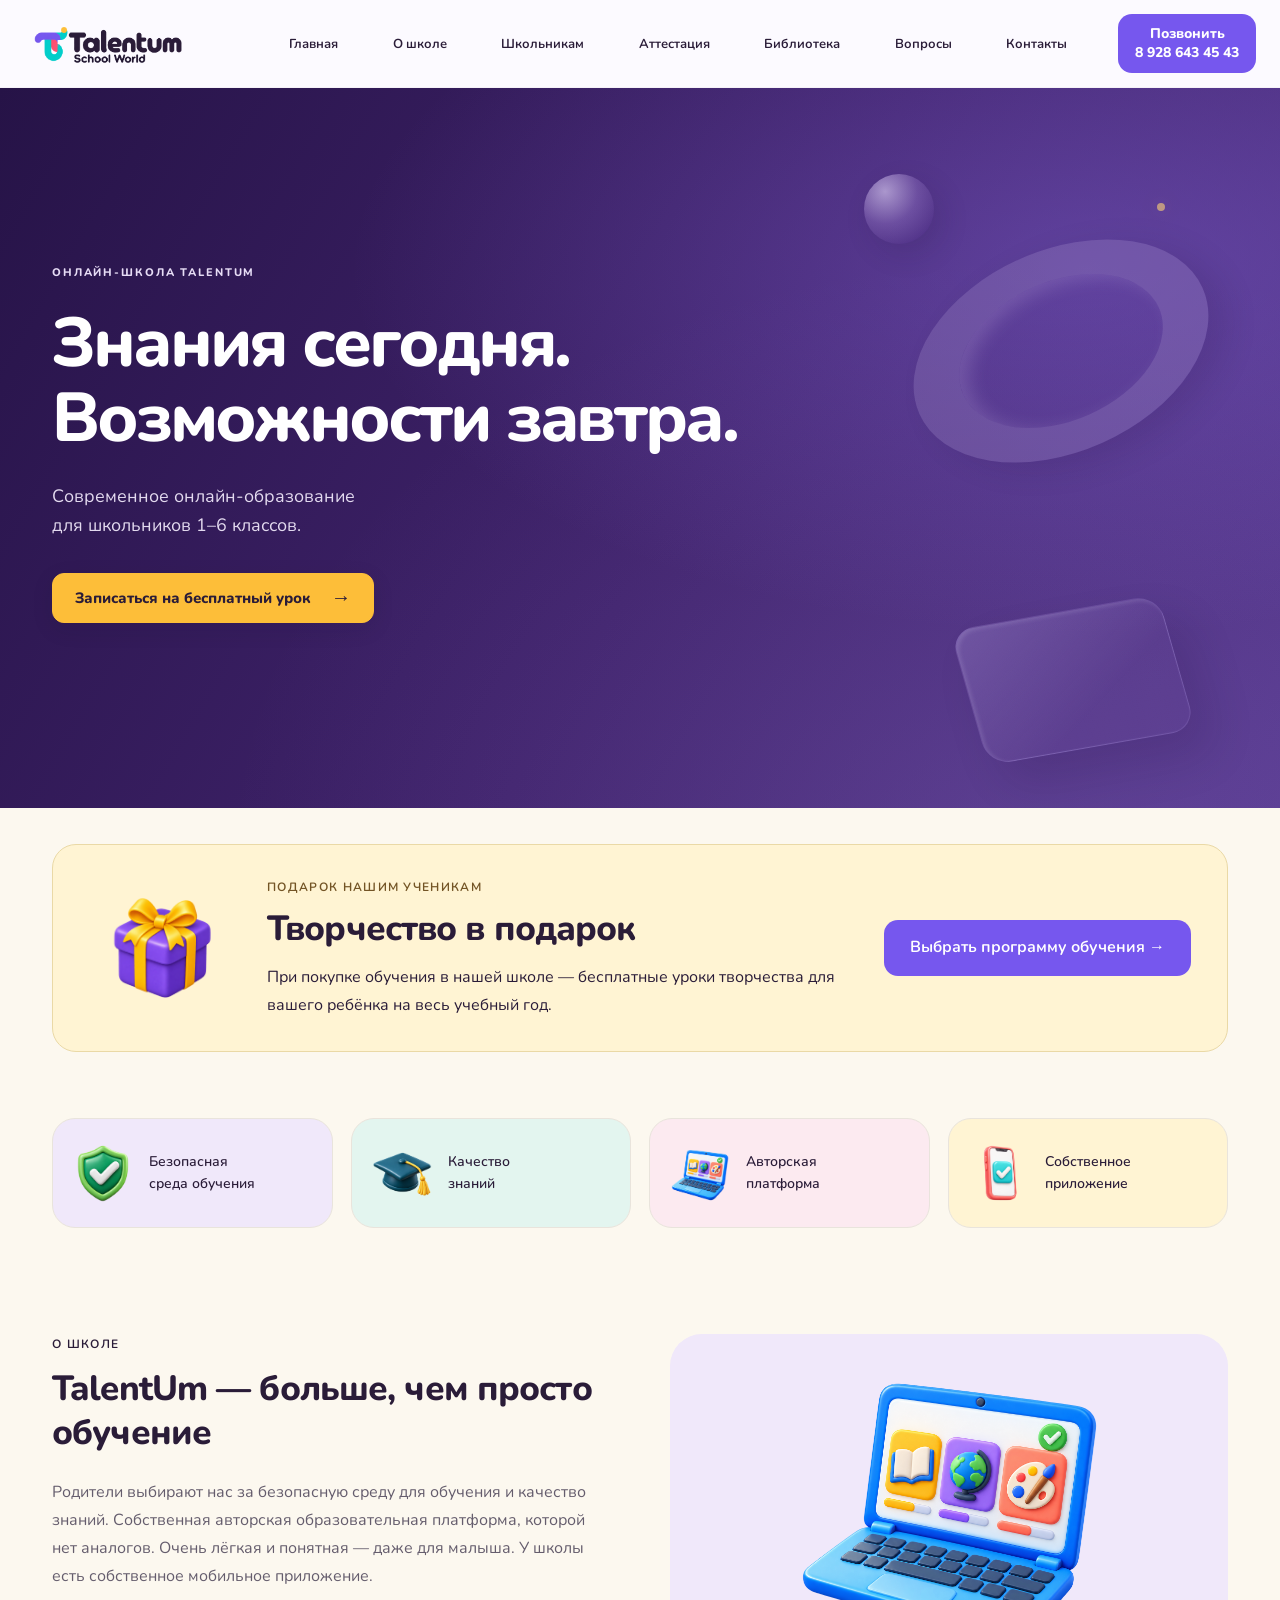
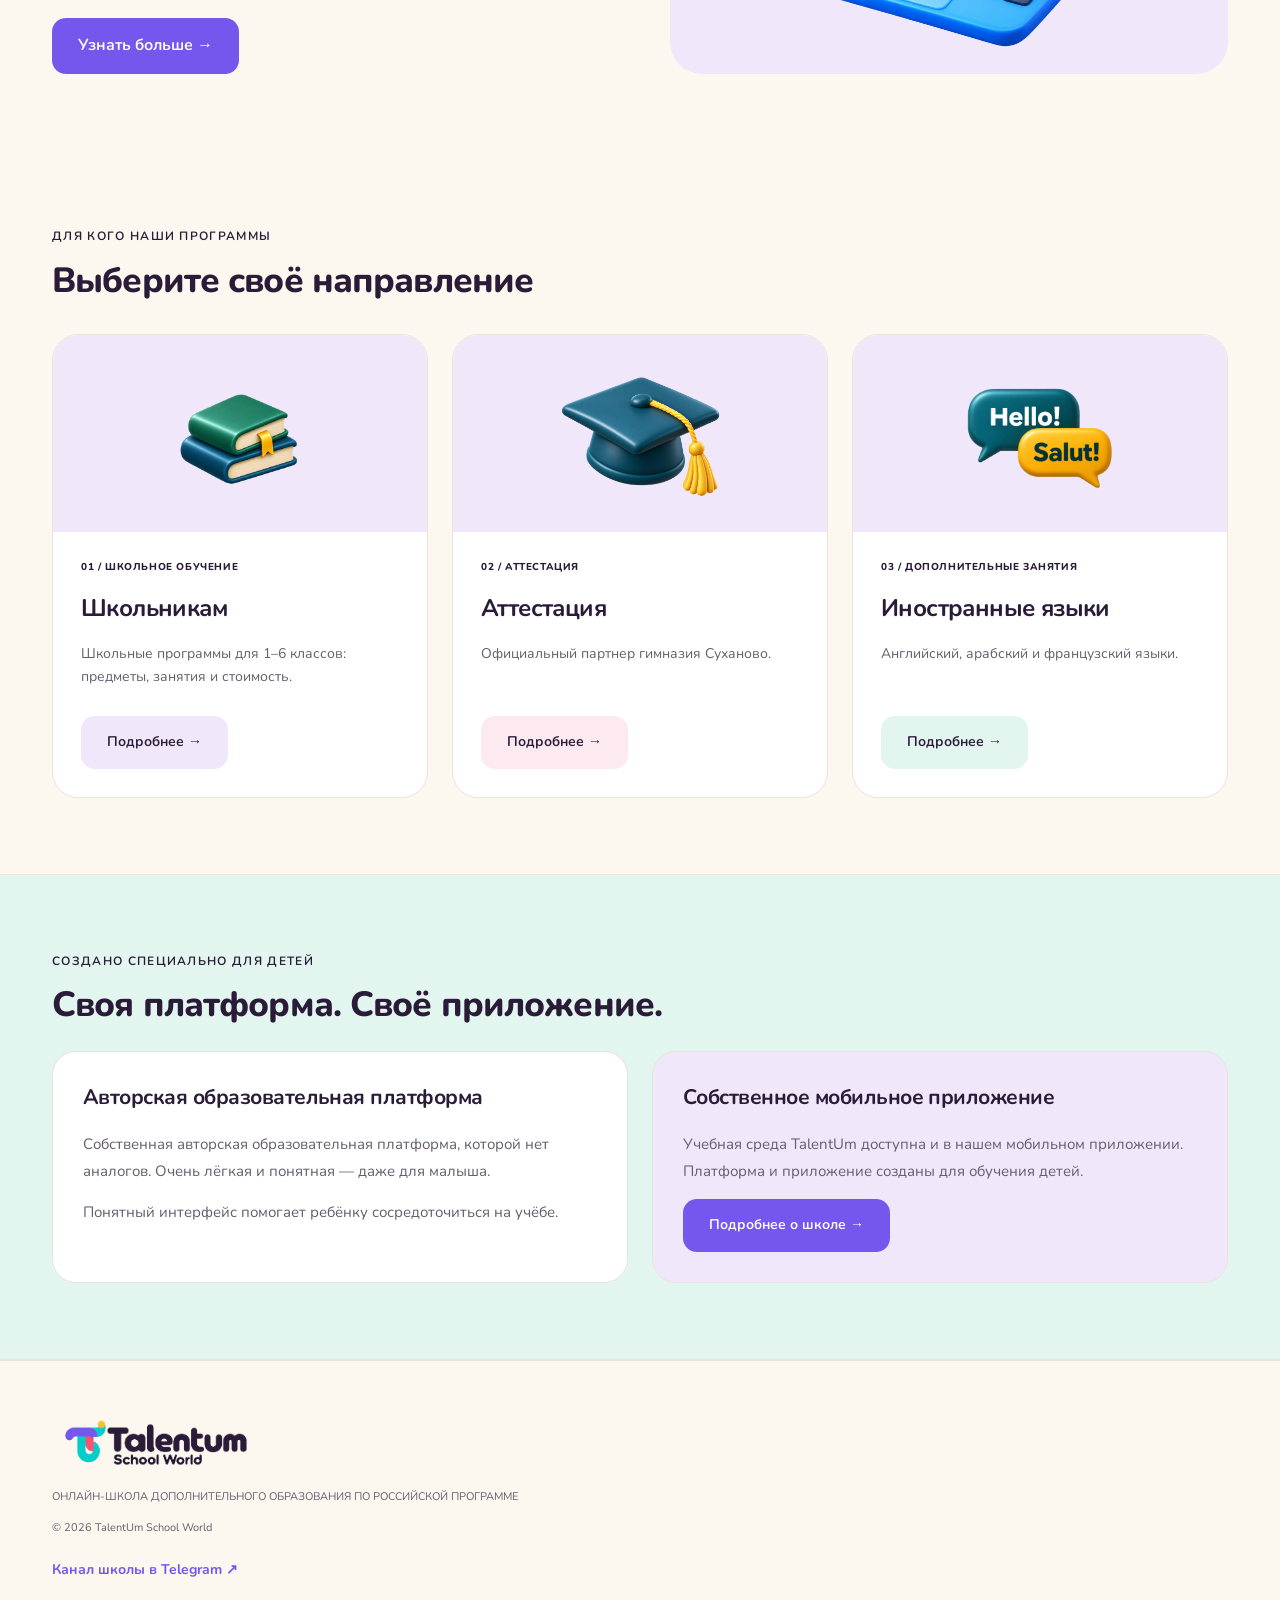
==== index.html @ 21713849 "Make benefit animation visibly staggered and replay on scroll entry" ====
<!DOCTYPE html>

<html lang="ru"><head><meta charset="utf-8"/><meta content="width=device-width,initial-scale=1,viewport-fit=cover" name="viewport"/><title>Главная — TalentUm</title><link href="style.css?v=visible-features-21" rel="stylesheet"/></head><body class="home-page"><header class="header"><div class="wrap" style="display:flex;align-items:center;width:100%"><a aria-label="TalentUm School World — главная" class="logo" href="index.html"><img alt="TalentUm School World" height="724" src="logo.png" width="2172"/></a><input class="mobile-toggle" id="menu" type="checkbox"/><button aria-controls="primary-navigation" aria-expanded="false" aria-label="Открыть меню" class="burger" type="button"><svg width="24" height="24" viewBox="0 0 24 24" fill="none" aria-hidden="true"><path d="M4 7h16M4 12h16M4 17h16" stroke="currentColor" stroke-width="1.7" stroke-linecap="round"/></svg></button><nav aria-label="Основная навигация" class="nav" id="primary-navigation"><a class="active" href="index.html">Главная</a><a class="" href="o-shkole.html">О школе</a><a class="" href="shkolniki.html">Школьникам</a><a class="" href="attestaciya.html">Аттестация</a><a class="" href="biblioteka.html">Библиотека</a><a class="" href="voprosy.html">Вопросы</a><a class="" href="kontakty.html">Контакты</a><a class="mobile-menu-phone" href="tel:+79286434543">Позвонить <span>8 928 643 45 43</span></a></nav><a class="header-booking" href="tel:+79286434543" aria-label="Позвонить в школу: 8 928 643 45 43">Позвонить<br/>8 928 643 45 43</a></div></header><section class="hero hero-premium" aria-labelledby="hero-title"><div class="hero-decoration" aria-hidden="true"><div class="hero-orbit"></div><div class="hero-block"></div><div class="hero-orb"></div><div class="hero-spark"></div></div><div class="wrap hero-grid"><div class="hero-copy"><p class="hero-eyebrow">ОНЛАЙН-ШКОЛА TALENTUM</p><h1 id="hero-title">Знания сегодня.<br/><span>Возможности завтра.</span></h1><p class="hero-subtitle">Современное онлайн-образование<br class="hero-desktop-break"/> для школьников 1–6 классов.</p><div class="hero-actions"><a class="btn lesson-cta" href="kontakty.html">Записаться на бесплатный урок <span aria-hidden="true">→</span></a></div></div></div></section>
<section class="section school-bonus"><div class="wrap"><div class="bonus-card"><img class="bonus-art" src="gift-art.png" alt="Фиолетовый подарок с золотым бантом" width="1312" height="1199" loading="lazy"/><div><div class="eyebrow">Подарок нашим ученикам</div><h2>Творчество в подарок</h2><p>При покупке обучения в нашей школе — бесплатные уроки творчества для вашего ребёнка на весь учебный год.</p></div><a class="btn" href="shkolniki.html">Выбрать программу обучения →</a></div></div></section><div class="wrap"><div class="features"><div class="feature" data-accent="0"><span aria-hidden="true" class="ico"><img alt="" height="1280" src="icon-shield.png" width="1280"/></span><span class="feature-label">Безопасная<br/>среда обучения</span></div><div class="feature" data-accent="1"><span aria-hidden="true" class="ico"><img alt="" height="1280" src="icon-cap.png" width="1280"/></span><span class="feature-label">Качество<br/>знаний</span></div><div class="feature" data-accent="2"><span aria-hidden="true" class="ico"><img alt="" height="1280" src="icon-laptop.png" width="1280"/></span><span class="feature-label">Авторская<br/>платформа</span></div><div class="feature" data-accent="3"><span aria-hidden="true" class="ico"><img alt="" height="1280" src="icon-phone.png" width="1280"/></span><span class="feature-label">Собственное<br/>приложение</span></div></div></div>
<section class="section"><div class="wrap about"><div><div class="eyebrow">О школе</div><h2>TalentUm — больше, чем просто обучение</h2><p>Родители выбирают нас за безопасную среду для обучения и качество знаний. Собственная авторская образовательная платформа, которой нет аналогов. Очень лёгкая и понятная — даже для малыша. У школы есть собственное мобильное приложение.</p><a class="btn" href="o-shkole.html">Узнать больше →</a></div><img alt="Собственная образовательная платформа и мобильное приложение" height="1280" src="icon-laptop.png" width="1280"/></div></section>
<section class="section"><div class="wrap"><div class="eyebrow">Для кого наши программы</div><h2>Выберите своё направление</h2><div class="cards"><a class="card" href="shkolniki.html"><div class="card-media"><img alt="Книги и школьные знания" loading="lazy" src="card-school.png" width="1448" height="1086" style="object-fit:contain;padding:12px;transform:none"/></div><div class="body"><span class="card-category">01 / Школьное обучение</span><h3>Школьникам</h3><p class="mini">Школьные программы для 1–6 классов: предметы, занятия и стоимость.</p><span class="btn">Подробнее →</span></div></a><a class="card" href="attestaciya.html"><div class="card-media"><img alt="Аттестация" loading="lazy" src="icon-cap.png"/></div><div class="body"><span class="card-category">02 / Аттестация</span><h3>Аттестация</h3><p class="mini">Официальный партнер гимназия Суханово.</p><span class="btn">Подробнее →</span></div></a><a class="card" href="shkolniki.html#languages"><div class="card-media"><img alt="Изучение иностранных языков" loading="lazy" src="card-languages.png" width="1536" height="1024" style="object-fit:contain;padding:12px;transform:none"/></div><div class="body"><span class="card-category">03 / Дополнительные занятия</span><h3>Иностранные языки</h3><p class="mini">Английский, арабский и французский языки.</p><span class="btn">Подробнее →</span></div></a></div></div></section><section class="section school-details"><div class="wrap"><div class="eyebrow">Создано специально для детей</div><h2>Своя платформа. Своё приложение.</h2><div class="grid2"><div class="info"><h3>Авторская образовательная платформа</h3><p>Собственная авторская образовательная платформа, которой нет аналогов. Очень лёгкая и понятная — даже для малыша.</p><p>Понятный интерфейс помогает ребёнку сосредоточиться на учёбе.</p></div><div class="info"><h3>Собственное мобильное приложение</h3><p>Учебная среда TalentUm доступна и в нашем мобильном приложении. Платформа и приложение созданы для обучения детей.</p><a class="btn" href="o-shkole.html">Подробнее о школе →</a></div></div></div></section><footer class="footer"><div class="wrap"><div class="logo"><img alt="TalentUm School World" height="724" src="logo.png" width="2172"/></div><p>ОНЛАЙН-ШКОЛА ДОПОЛНИТЕЛЬНОГО ОБРАЗОВАНИЯ ПО РОССИЙСКОЙ ПРОГРАММЕ</p><p>© 2026 TalentUm School World</p><a class="channel-link" href="https://t.me/schoolworldUmmSara" rel="noopener noreferrer" target="_blank">Канал школы в Telegram ↗</a></div></footer><script src="menu.js?v=hero-18"></script><script src="partner-banner.js?v=hero-18"></script><script src="scroll-reveal.js?v=3"></script></body></html>
---- style.css ----
@font-face{font-family:'Nunito';font-style:normal;font-weight:200 1000;font-display:swap;src:url('fonts/nunito-variable.ttf') format('truetype')}
:root{--ink:#2A1C38;--muted:#2A1C38;--purple:#7657EE;--purple-dark:#7657EE;--teal:#01CDCA;--line:#FCF8EF;--paper:#7657EE14;--soft:#7657EE14;--round:26px}
*{box-sizing:border-box}html{scroll-behavior:smooth;scroll-padding-top:100px}body{margin:0;font-family:'Inter Variable',Arial,sans-serif;font-size:17px;color:var(--ink);background:var(--paper)}a{color:inherit;text-decoration:none}button{font:inherit}img{max-width:100%;display:block}h1,h2,h3{font-family:'Manrope Variable',Arial,sans-serif;font-weight:700;letter-spacing:-.045em}p{line-height:1.75;color:var(--muted)}.wrap{max-width:1240px;margin:auto;padding:0 32px}.header{height:96px;background:#FCF8EF;border-bottom:1px solid var(--line);position:sticky;top:0;z-index:20;display:flex;align-items:center}.header .wrap{display:flex;align-items:center;width:100%}.header .logo{margin-right:32px;flex-shrink:0}.header .logo img{width:170px;height:70px;object-fit:contain}.nav{display:flex;gap:20px;align-items:center;margin-left:auto}.nav a{font-size:14px;font-weight:800;white-space:nowrap;padding:10px 0;color:#2A1C38}.nav a.active{color:var(--purple)}.nav a:hover{color:var(--teal)}.btn,.cta{display:inline-flex;align-items:center;justify-content:center;gap:18px;padding:16px 25px;border-radius:15px;background:var(--purple);color:#FCF8EF;font-weight:800;line-height:1.35;border:1px solid transparent;transition:background .2s,transform .2s}.btn:hover,.cta:hover{background:var(--purple-dark);transform:translateY(-2px)}.btn span{font-size:23px}.cta{font-size:13px;padding:13px 17px;margin-left:25px;white-space:nowrap}.burger,.mobile-toggle{display:none}.burger{background:transparent;border:0;font-size:28px;color:var(--ink);cursor:pointer;padding:8px}.hero{padding:64px 0 48px;background:linear-gradient(120deg,#7657EE14 0,#7657EE14 55%,#01CDCA14 100%)}.hero-grid{display:grid;grid-template-columns:1.1fr 1fr;gap:48px;align-items:center}.hero-tag{display:inline-flex;gap:10px;align-items:center;font-size:13px;color:var(--teal);font-weight:800;margin-bottom:24px}.hero-tag>span,.caption-dot{width:8px;height:8px;border-radius:50%;background:#01CDCA;flex-shrink:0}.eyebrow{font-size:12px;font-weight:800;letter-spacing:.11em;text-transform:uppercase;color:var(--teal);line-height:1.7}.school-kind{max-width:760px;font-size:12px;line-height:1.7;letter-spacing:.035em}.hero .school-kind{font-size:10px;max-width:490px;color:#2A1C38;letter-spacing:.045em}.hero h1{font-size:clamp(37px,3.8vw,52px);line-height:1.22;margin:25px 0;max-width:650px}.hero h1 span{color:var(--purple)}.hero p{font-size:17px;max-width:475px;margin-bottom:28px}.hero-actions{display:flex;flex-wrap:wrap;align-items:center;gap:18px}.hero-link{font-size:13px;font-weight:800;color:var(--ink);padding:12px 0}.hero-link:hover{color:var(--purple)}.hero-meta{display:flex;flex-wrap:wrap;gap:10px;align-items:center;font-size:12px;font-weight:700;color:#2A1C38;margin-top:30px}.hero-meta i{width:3px;height:3px;border-radius:50%;background:#2A1C38}.hero-visual{position:relative;height:500px;overflow:hidden;border-radius:36px 36px 100px 36px;background:url('hero.jpg') center/cover;box-shadow:0 18px 60px rgba(65,48,96,.08)}.hero-video{width:100%;height:100%;position:absolute;inset:0;object-fit:cover;pointer-events:none}.hero-visual:after{content:'';position:absolute;inset:55% 0 0;background:linear-gradient(transparent,rgba(30,28,43,.58));pointer-events:none}.visual-caption{position:absolute;bottom:72px;left:28px;z-index:2;color:white;font-size:14px;font-weight:700;display:flex;align-items:center;gap:10px}.caption-dot{background:#01CDCA}.video-toggle{position:absolute;bottom:26px;left:24px;z-index:3;padding:9px 14px;color:#FCF8EF;border:1px solid #FCF8EF75;border-radius:20px;background:#2A1C3842;cursor:pointer;font-size:12px}.features{display:grid;grid-template-columns:repeat(4,minmax(0,1fr));gap:16px;padding:25px 0}.feature{display:flex;align-items:center;gap:16px;background:#FCF8EF;padding:22px 18px;border:1px solid var(--line);border-radius:18px;font-size:14px;font-weight:700;line-height:1.5}.ico{display:flex;justify-content:center;align-items:center;flex-shrink:0;width:42px;height:42px;border-radius:13px;color:var(--purple);background:#7657EE14;font-size:26px}.feature[data-accent='1'] .ico{color:#01CDCA;background:#01CDCA14}.feature[data-accent='2'] .ico{color:#FDBE39;background:#FCF8EF}.feature[data-accent='3'] .ico{color:#2A1C38;background:#01CDCA14}.section{padding:76px 0}.section h2{font-size:35px;line-height:1.35;margin:12px 0 24px;max-width:870px}.section p{margin-top:0}.about{display:grid;grid-template-columns:1fr 1fr;gap:75px;align-items:center}.about img{width:100%;border-radius:30px}.about .btn{margin-top:12px;background:var(--teal)}.cards{display:grid;grid-template-columns:repeat(3,minmax(0,1fr));gap:24px;margin-top:32px}.card{background:#FCF8EF;border:1px solid var(--line);border-radius:26px;overflow:hidden;display:flex;flex-direction:column;transition:transform .2s,box-shadow .2s}.card:hover{transform:translateY(-5px);box-shadow:0 18px 35px #2A1C380c}.card-media{aspect-ratio:2.6;overflow:hidden;width:100%;background:var(--soft)}.card-media img{width:100%;height:auto;max-width:none;transform:translateY(-20%)}.card .body{padding:28px;display:flex;flex-direction:column;flex:1}.card-category{font-size:10px;font-weight:800;letter-spacing:.06em;text-transform:uppercase;color:var(--teal);margin-bottom:18px}.card h3{font-size:24px;margin:0 0 16px;line-height:1.4}.card .mini{font-size:15px;line-height:1.65;margin-bottom:28px}.card .btn{font-size:14px;align-self:flex-start;margin-top:auto;background:#7657EE14;color:var(--purple)}.card .btn:hover{background:#7657EE14}.school-details{background:#FCF8EF}.school-details>.wrap>.eyebrow{color:var(--teal)}.grid2{display:grid;grid-template-columns:1fr 1fr;gap:24px}.info{background:#FCF8EF;border:1px solid var(--line);border-radius:24px;padding:30px;min-width:0}.info h3{font-size:21px;line-height:1.5;margin:0 0 18px}.info h2{font-size:27px;overflow-wrap:break-word}.info p{font-size:16px}.info .btn{font-size:14px}.pagehero{background:linear-gradient(125deg,#7657EE14,#01CDCA14);padding:55px 0 48px;border-bottom:1px solid var(--line)}.pagehero h1{font-size:45px;line-height:1.3;margin:8px 0 20px}.pagehero p{max-width:800px;margin-bottom:12px}.pagehero .term{font-size:14px;color:var(--teal)}.grade-links{display:flex;flex-wrap:wrap;gap:10px;margin:30px 0}.grade-links a{padding:12px 21px;border-radius:12px;background:#FCF8EF;border:1px solid #7657EE14;color:var(--purple);font-weight:800;font-size:14px}.grade-links a:hover{background:var(--soft)}.grade-grid{display:grid;grid-template-columns:repeat(3,minmax(0,1fr));gap:22px}.grade-card{padding:26px;border:1px solid var(--line);border-top:4px solid #7657EE;border-radius:22px;background:#FCF8EF;display:flex;flex-direction:column;scroll-margin-top:125px}.grade-card:nth-child(even){border-top-color:#01CDCA}.grade-head span{font-size:10px;text-transform:uppercase;letter-spacing:.09em;color:#2A1C38;font-weight:800}.grade-head h3{font-size:29px;line-height:1.35;margin:10px 0 25px;color:var(--ink)}.subject-table{width:100%;border-collapse:collapse;font-size:14px}.subject-table th{text-align:left;color:#2A1C38;font-size:10px;padding:0 0 12px;font-weight:700}.subject-table td{padding:12px 0;border-top:1px solid #FCF8EF;line-height:1.5}.subject-table td:last-child,.subject-table th:last-child{text-align:right}.subject-table td:last-child{font-weight:900;color:var(--teal);padding-left:10px}.grade-price{display:flex;align-items:center;justify-content:space-between;gap:8px;margin-top:auto;padding:28px 0 23px}.grade-price span{font-size:11px;color:var(--muted)}.grade-price strong{font-size:27px;white-space:nowrap;color:var(--purple)}.grade-card .btn{font-size:13px;padding:13px 16px;align-self:flex-start}.price-note{margin-top:28px;padding:15px 20px;background:#7657EE14;border-radius:14px;color:#2A1C38;font-size:12px}.price-note p{margin:4px 0}.course-grid{display:grid;grid-template-columns:repeat(3,minmax(0,1fr));gap:24px;margin-top:32px}.course-card{padding:30px;background:#FCF8EF;border:1px solid var(--line);border-radius:24px;display:flex;flex-direction:column}.course-tag{display:flex;align-items:center;justify-content:center;width:52px;height:52px;border-radius:16px;background:#7657EE14;color:var(--purple);font-weight:900}.course-card:nth-child(2) .course-tag{background:#FCF8EF;color:var(--teal)}.course-card:nth-child(3) .course-tag{background:#01CDCA14;color:#2A1C38}.course-card h3{font-size:25px;line-height:1.5;margin:25px 0 12px}.course-price{font-size:38px;color:var(--purple);font-weight:900;margin:20px 0 30px}.course-card .btn{align-self:flex-start;margin-top:auto;font-size:14px}.faq details{border:1px solid var(--line);background:#FCF8EF;padding:24px;border-radius:20px;margin-bottom:15px}.faq summary{font-size:18px;font-weight:800;cursor:pointer;color:var(--ink);line-height:1.5}.faq p{margin:18px 0 0}.contactlinks{display:grid;grid-template-columns:repeat(3,1fr);gap:20px}.contactlinks a{border:1px solid var(--line);padding:24px;border-radius:18px}.footer{background:#FCF8EF;border-top:1px solid var(--line);padding:45px 0;margin-top:0}.footer .logo img{width:160px;height:auto}.footer p{font-size:11px;max-width:760px;line-height:1.8;color:#2A1C38}.footer p:last-child{color:#2A1C38}.sr-only{position:absolute;width:1px;height:1px;padding:0;margin:-1px;overflow:hidden;clip:rect(0,0,0,0);white-space:nowrap;border:0}a:focus-visible,button:focus-visible,summary:focus-visible{outline:3px solid #7657EE;outline-offset:4px}
@media(max-width:1180px){.header{height:80px}.header .logo img{width:155px;height:64px}.header .cta{display:none}.burger{display:block;margin-left:auto}.nav{display:none;position:absolute;top:80px;left:0;right:0;background:#FCF8EF;flex-direction:column;align-items:stretch;padding:12px 30px 22px;gap:0;border-bottom:1px solid var(--line);max-height:calc(100dvh - 80px);overflow-y:auto}.nav a{padding:13px 0;border-bottom:1px solid #7657EE14}.mobile-toggle:checked~.nav{display:flex}.hero-grid{gap:32px}.hero h1{font-size:38px}.hero-visual{height:480px}.grade-grid{grid-template-columns:repeat(2,minmax(0,1fr))}.cards{gap:16px}.card .body{padding:23px}.card h3{font-size:22px}}
@media(max-width:900px){.hero-grid{grid-template-columns:1fr}.hero{padding-top:40px}.hero-copy{max-width:650px}.hero h1{font-size:45px}.hero-visual{height:350px;border-radius:26px 26px 70px 26px}.hero .school-kind{max-width:610px}.hero-meta{margin-top:24px}.features{grid-template-columns:1fr 1fr}.about{grid-template-columns:1fr;gap:35px}.about img{max-height:400px;object-fit:cover}.cards{grid-template-columns:1fr}.card{display:grid;grid-template-columns:1fr 1fr}.card-media{height:100%;aspect-ratio:auto;overflow:hidden}.card-media img{height:125%;width:100%;object-fit:cover;transform:translateY(-20%)}.card .body{padding:30px}.grid2,.course-grid{grid-template-columns:1fr}.section{padding:55px 0}.section h2{font-size:31px}.course-card{padding:26px}.course-price{margin-top:10px}.course-card h3{font-size:24px}}
@media(max-width:550px){body{font-size:16px}.wrap{padding:0 20px}.header{height:76px}.nav{top:76px;max-height:calc(100dvh - 76px)}.header .logo img{width:145px;height:61px}.hero{padding:32px 0 25px}.hero-grid{gap:30px}.hero-tag{margin-bottom:18px;font-size:12px}.hero .school-kind{font-size:9px;line-height:1.85;letter-spacing:.025em}.hero h1{font-size:33px;line-height:1.3;margin:22px 0}.hero p{font-size:16px}.hero-actions{gap:8px}.hero-actions .btn{width:100%;justify-content:space-between;padding:16px 20px}.hero-link{padding-top:16px}.hero-meta{font-size:11px;gap:8px}.hero-visual{height:280px;border-radius:22px 22px 65px 22px}.visual-caption{left:20px;font-size:13px}.video-toggle{left:17px}.features{gap:10px;padding:18px 0}.feature{padding:17px 12px;gap:9px;font-size:12px;align-items:flex-start;flex-direction:column;border-radius:16px}.ico{width:33px;height:33px;border-radius:10px;font-size:21px}.section{padding:45px 0}.section h2{font-size:27px;margin-bottom:23px}.eyebrow{font-size:10px}.about{gap:30px}.about img{border-radius:22px}.cards{margin-top:28px;gap:20px}.card{display:flex}.card-media{height:auto;aspect-ratio:2.6}.card-media img{height:auto;object-fit:unset;transform:translateY(-20%)}.card .body{padding:25px}.card h3{font-size:25px}.card .mini{font-size:15px}.card-category{margin-bottom:15px;font-size:9px}.info{padding:24px;border-radius:20px}.info h3{font-size:20px}.info h2{font-size:24px}.info p{font-size:15px}.pagehero{padding:35px 0}.pagehero h1{font-size:34px}.school-kind{font-size:10px}.grade-grid{grid-template-columns:1fr;gap:20px}.grade-card{padding:24px}.grade-price strong{font-size:30px}.subject-table{font-size:14px}.grade-links{gap:8px}.grade-links a{padding:10px 16px}.course-card h3{font-size:23px}.course-price{font-size:34px}.faq details{padding:20px}.faq summary{font-size:16px}.contactlinks{grid-template-columns:1fr}.footer{padding:35px 0}.footer p{font-size:10px}}
@media(prefers-reduced-motion:reduce){html{scroll-behavior:auto}*,*:before,*:after{transition:none!important}}

/* Consistent SVG benefit icons. */
.feature .ico{display:flex;align-items:center;justify-content:center;flex-shrink:0;line-height:1}
.feature .ico svg{display:block;width:29px;height:29px;flex-shrink:0}
.feature-label{display:block;line-height:1.55}
@media(max-width:550px){.feature .ico{width:38px;height:38px}.feature .ico svg{width:26px;height:26px}.feature-label{line-height:1.6}}

/* Modern typography. */
body{font-size:16px}h1,h2,h3{letter-spacing:-.035em}h1{font-weight:750}.hero h1{font-size:clamp(38px,4vw,56px);line-height:1.12;letter-spacing:-.045em}.hero p{font-size:16px;line-height:1.75}.hero-link{font-weight:650}.nav a{font-size:13px;font-weight:650}.btn,.cta{font-weight:650}.feature{font-size:13px;font-weight:550}.section h2{font-weight:750;line-height:1.25}.card h3,.info h3{font-weight:700;letter-spacing:-.025em}.eyebrow{font-weight:650}.section p{line-height:1.75}.card .mini{font-size:14px}.grade-head h3{font-weight:750}.course-card h3{font-size:23px}.info p{font-size:15px}.hero-meta{font-weight:500}.footer p{font-size:11px}
@media(max-width:1180px){.hero h1{font-size:43px}}
@media(max-width:900px){.hero h1{font-size:46px}}
@media(max-width:550px){.hero h1{font-size:34px;line-height:1.15}.hero p{font-size:15px}.section h2{font-size:28px}.feature{font-size:12px}.card h3{font-size:24px}.info h3{font-size:20px}.info h2{font-size:24px}.course-card h3{font-size:23px}}

/* TalentUm colourful school identity */
:root{--ink:#2A1C38;--muted:#2A1C38;--purple:#7657EE;--purple-dark:#7657EE;--teal:#2A1C38;--line:#FCF8EF;--paper:#FCF8EF;--soft:#7657EE14}
.header{border-bottom:0;box-shadow:0 3px 20px #7657EE20}.nav a.active{color:#7657EE}.nav a.active:after{content:'';display:block;height:3px;background:#FDBE39;border-radius:4px;margin-top:4px}.btn,.cta{background:linear-gradient(#7657EE,#7657EE);box-shadow:0 5px 0 #7657EE,0 8px 16px #7657EE23;border-radius:17px}.btn:hover,.cta:hover{background:#7657EE;box-shadow:0 3px 0 #7657EE}.hero{background:radial-gradient(ellipse at 86% 55%,#FCF8EF 0,transparent 55%),linear-gradient(135deg,#FCF8EF,#FCF8EF);padding:65px 0 35px}.hero-grid{grid-template-columns:.95fr 1.15fr;gap:16px}.hero-tag{background:#FCF8EF;padding:9px 15px;border-radius:24px;color:#7657EE;border:1px solid #7657EE14;margin-bottom:18px}.hero-tag>span{background:#01CDCA}.hero .school-kind{color:#2A1C38;font-size:10px}.hero h1{font-size:clamp(38px,3.7vw,54px);font-weight:800;line-height:1.16;color:#2A1C38}.hero h1 span{color:#7657EE}.hero h1 span:after{content:'';display:block;width:100px;height:7px;border-radius:8px;background:#FDBE39;margin-top:12px}.hero p{color:#2A1C38}.hero-visual{height:auto;overflow:visible;border-radius:0;background:none;box-shadow:none}.hero-visual:after{display:none}.hero-visual>img{width:100%;height:auto;object-fit:contain}.hero-meta{color:#7657EE}.features{gap:18px;padding:30px 0}.feature{border:none;background:#7657EE14;box-shadow:0 5px 0 #7657EE14;border-radius:23px;padding:24px 20px;font-size:14px}.feature:nth-child(2){background:#01CDCA14;box-shadow:0 5px 0 #01CDCA14}.feature:nth-child(3){background:#FCF8EF;box-shadow:0 5px 0 #FCF8EF}.feature:nth-child(4){background:#01CDCA14;box-shadow:0 5px 0 #01CDCA14}.ico,.feature[data-accent='1'] .ico,.feature[data-accent='2'] .ico,.feature[data-accent='3'] .ico{background:#FCF8EF;width:48px;height:48px;border-radius:15px;box-shadow:0 3px 7px #7657EE10;color:#7657EE}.feature[data-accent='1'] .ico{color:#01CDCA}.feature[data-accent='2'] .ico{color:#FDBE39}.feature[data-accent='3'] .ico{color:#7657EE}.eyebrow{color:#7657EE}.section h2{font-weight:800}.about{gap:60px}.about img{box-shadow:0 8px 0 #FCF8EF;border-radius:32px}.about .btn{background:linear-gradient(#01CDCA,#01CDCA);box-shadow:0 5px 0 #2A1C38}.card{border:0;box-shadow:0 6px 0 #7657EE14,0 12px 24px #FDBE3912}.card:nth-child(2){box-shadow:0 6px 0 #01CDCA14}.card:nth-child(3){box-shadow:0 6px 0 #01CDCA14}.card-media{aspect-ratio:1.9}.card-media img{width:100%;height:100%;transform:none;object-fit:cover}.card .btn{background:#7657EE14;box-shadow:none;color:#7657EE}.card:nth-child(2) .btn{background:#01CDCA14;color:#7657EE}.card:nth-child(3) .btn{background:#01CDCA14;color:#2A1C38}.school-details{background:#7657EE14;border-top:1px solid #7657EE14;border-bottom:1px solid #7657EE14}.info{border:0;box-shadow:0 5px 0 #FCF8EF}.school-details .info:nth-child(2){background:#FCF8EF}.pagehero{background:radial-gradient(ellipse at 90% 80%,#FCF8EF,transparent 60%),#FCF8EF}.pagehero h1{font-weight:800;color:#2A1C38}.grade-links a{border:0;box-shadow:0 4px 0 #7657EE14;background:#7657EE14;color:#7657EE}.grade-card{border:0;border-top:7px solid #01CDCA;box-shadow:0 7px 0 #FCF8EF,0 15px 25px #7657EE10}.grade-card:nth-child(even){border-top-color:#7657EE}.grade-head h3{color:#01CDCA}.grade-card:nth-child(even) h3{color:#7657EE}.grade-price strong{color:#01CDCA}.grade-card:nth-child(even) .grade-price strong{color:#7657EE}.course-card{border:0;border-top:7px solid #7657EE;box-shadow:0 6px 0 #FCF8EF}.course-card:nth-child(2){border-top-color:#01CDCA}.course-card:nth-child(3){border-top-color:#7657EE}.course-tag{background:#7657EE14;color:#7657EE;box-shadow:0 4px 0 #7657EE14}.course-card:nth-child(2) .course-tag{background:#01CDCA14;color:#01CDCA}.course-card:nth-child(3) .course-tag{background:#01CDCA14;color:#7657EE}.price-note{background:#FCF8EF;color:#FDBE39}.faq details{border:0;box-shadow:0 4px 0 #FCF8EF}.footer{border-top:4px solid #FDBE39;background:#FCF8EF}.channel-link{display:inline-block;color:#7657EE;font-size:14px;font-weight:700;margin-top:12px}.parents-art{width:460px;max-width:100%;border-radius:30px;margin:0 auto 40px}a:focus-visible,button:focus-visible,summary:focus-visible{outline-color:#7657EE}
@media(max-width:1180px){.hero-grid{gap:15px}.hero h1{font-size:40px}}
@media(max-width:900px){.hero-grid{grid-template-columns:1fr}.hero-copy{max-width:670px}.hero-visual{max-width:670px;width:100%;margin:10px auto 0}.hero h1{font-size:46px}.card-media{height:100%;aspect-ratio:auto}.card-media img{height:100%;transform:none}.about img{object-fit:contain;max-height:none}}
@media(max-width:550px){.hero{padding:30px 0 20px}.hero h1{font-size:34px}.hero-grid{gap:12px}.hero-visual{width:calc(100% + 24px);max-width:none;margin-left:-12px}.hero-actions .btn{width:100%}.hero-meta{margin-top:22px}.features{gap:13px;padding:25px 0}.feature{padding:18px 15px;font-size:12px;gap:12px}.ico,.feature[data-accent='1'] .ico,.feature[data-accent='2'] .ico,.feature[data-accent='3'] .ico{width:42px;height:42px}.card-media{height:auto;aspect-ratio:1.9}.card-media img{height:100%;transform:none}.section h2{font-size:28px}.about{gap:34px}.hero-tag{font-size:11px}.hero .school-kind{font-size:9px}.hero-link{padding-top:18px}}

.feature .ico,.feature[data-accent='1'] .ico,.feature[data-accent='2'] .ico,.feature[data-accent='3'] .ico{width:60px;height:60px;background:transparent;box-shadow:none;border-radius:0}.feature .ico img{width:100%;height:100%;object-fit:contain}.about img{height:340px;object-fit:contain;padding:12px;background:#FCF8EF}.card-media img[src="icon-cap.png"]{object-fit:contain;padding:15px;background:#01CDCA14}.hero-visual{transform:translateX(10px)}
@media(max-width:900px){.hero-visual{transform:none}}
@media(max-width:550px){.feature .ico,.feature[data-accent='1'] .ico,.feature[data-accent='2'] .ico,.feature[data-accent='3'] .ico{width:56px;height:56px}.about img{height:260px}}

/* Soft brand palette inspired by the school's educational materials. */
:root{--ink:#2A1C38;--muted:#655D6D;--purple:#7657EE;--purple-dark:#2A1C38;--teal:#01CDCA;--line:#E9E4DC;--paper:#FCF8EF;--soft:#F0E8FA;--mint:#E3F5EF;--rose:#FCEAF0;--butter:#FFF4D3;--surface:#FFFFFF;--yellow:#FDBE39}
body,.header,.footer,.nav{background:var(--paper)}
.header{border-bottom:1px solid var(--line);box-shadow:none}
.nav a,.hero .school-kind,.hero p,.hero-meta,.footer p,.grade-head span,.subject-table th{color:var(--muted)}
h1,h2,h3,.hero h1,.pagehero h1,.grade-head h3,.grade-card:nth-child(even) h3,.grade-price strong,.grade-card:nth-child(even) .grade-price strong,.course-price{color:var(--ink)}
.hero h1 span{color:var(--ink)}
.hero h1 span:after{background:var(--teal);height:4px;width:64px}
.btn,.cta,.about .btn,.hero-actions .lesson-cta{background:var(--purple);color:var(--surface);box-shadow:none;border-radius:14px}
.btn:hover,.cta:hover,.about .btn:hover{background:var(--ink);color:var(--surface);box-shadow:none}
.hero,.pagehero{background:var(--paper)}
.hero-tag{color:var(--ink);background:var(--soft);border:1px solid transparent}
.hero-tag>span{background:var(--teal)}
.eyebrow,.card-category,.school-details>.wrap>.eyebrow,.pagehero .term{color:var(--ink)}
.feature,.feature:nth-child(2),.feature:nth-child(3),.feature:nth-child(4){box-shadow:none;border:1px solid var(--line)}
.feature{background:var(--soft)}
.feature:nth-child(2){background:var(--mint)}
.feature:nth-child(3){background:var(--rose)}
.feature:nth-child(4){background:var(--butter)}
.card,.info,.grade-card,.course-card,.faq details{background:var(--surface);border:1px solid var(--line);box-shadow:none}
.card:nth-child(2),.card:nth-child(3),.card:hover{box-shadow:none}
.card:hover{border-color:#7657EE70}
.card-media{background:var(--soft)}
.card .btn,.card:nth-child(2) .btn,.card:nth-child(3) .btn{background:var(--soft);color:var(--ink);box-shadow:none}
.card:nth-child(2) .btn{background:var(--rose)}
.card:nth-child(3) .btn{background:var(--mint)}
.card .btn:hover{background:var(--purple);color:var(--surface)}
.school-details{background:var(--mint);border-color:var(--line)}
.school-details .info:nth-child(2){background:var(--soft)}
.grade-links a{background:var(--soft);color:var(--ink);border:1px solid var(--line);box-shadow:none}
.grade-links a:hover{background:var(--mint)}
.grade-card,.course-card{border-top:4px solid var(--purple)}
.grade-card:nth-child(even),.course-card:nth-child(2){border-top-color:var(--teal)}
.course-card:nth-child(3){border-top-color:#E8A3BE}
.course-tag,.course-card:nth-child(2) .course-tag,.course-card:nth-child(3) .course-tag{background:var(--soft);color:var(--ink);box-shadow:none}
.course-card:nth-child(2) .course-tag{background:var(--mint)}
.course-card:nth-child(3) .course-tag{background:var(--rose)}
.subject-table td{border-color:var(--line)}
.subject-table td:last-child{color:var(--ink)}
.price-note{background:var(--butter);color:var(--ink)}
.about img,.card-media img[src="icon-cap.png"]{background:var(--soft);box-shadow:none}
.footer{border-top:1px solid var(--line)}
.channel-link{color:var(--purple)}
.contactlinks a{background:var(--surface);border-color:var(--line)}
a:focus-visible,button:focus-visible,summary:focus-visible{outline-color:var(--purple)}

/* Preserve the supplied transparent logo and its original proportions. */
.header .logo img{width:190px;height:auto;object-fit:contain}
.footer .logo img{width:210px;height:auto}
@media(max-width:1180px){.header .logo img{width:180px;height:auto}}
@media(max-width:550px){.header .logo img{width:165px;height:auto}}

/* Translucent lavender header with evenly spaced navigation. */
body,button{font-family:'Nunito',Arial,sans-serif}
h1,h2,h3{font-family:'Nunito',Arial,sans-serif;letter-spacing:-.025em;font-weight:900}
.header{background:var(--soft);border-bottom:0;backdrop-filter:blur(10px);-webkit-backdrop-filter:blur(10px)}
.header .logo{margin-right:32px}
.nav a{border:1px solid transparent;border-radius:10px;padding:9px 5px;background:transparent;color:#2A1C38;transition:border-color .2s,background-color .2s}
.nav a.active{color:#2A1C38;border-color:transparent;background:transparent}
.nav a.active:after{display:none}
.nav a:hover,.nav a:focus-visible{border-color:#2A1C38;color:#2A1C38;background:transparent}
.header-booking{display:inline-flex;align-items:center;justify-content:center;flex-shrink:0;max-width:205px;padding:10px 16px;margin-left:32px;border:1px solid transparent;border-radius:14px;background:#7657EE;color:#FFFFFF;font-size:14px;font-weight:800;text-align:center;line-height:1.35;transition:border-color .2s,background-color .2s}
.header-booking:hover,.header-booking:focus-visible{border-color:#2A1C38;background:#7657EE}
@media(min-width:1181px){.header .wrap{max-width:1500px;gap:0;padding-left:24px;padding-right:24px}.header .logo img{width:170px}.nav{margin-left:0;flex:1;min-width:0;justify-content:space-between;gap:8px;background:transparent}.nav a{font-size:13px}}
@media(max-width:1180px){.nav{background:var(--soft);gap:12px}.nav a{padding:12px 16px}.header-booking{margin-left:16px;max-width:205px}.burger{order:3;margin-left:16px}.header .logo{margin-right:auto}}
@media(max-width:550px){.header .wrap{padding:0 16px}.header .logo img{width:125px}.header-booking{font-size:11px;padding:8px;max-width:138px;margin-left:8px}.burger{margin-left:8px;padding:6px}}
@media(max-width:360px){.header .logo img{width:105px}.header-booking{max-width:125px}}
.hero-actions .lesson-cta{background:#7657EE;color:#FCF8EF;max-width:100%;text-align:center}
.hero-actions .lesson-cta:hover{background:#2A1C38}

/* Full-width background video with a dark overlay for readable hero copy. */
.hero{position:relative;isolation:isolate;overflow:hidden;background:#2A1C38;padding:90px 0;min-height:620px;display:flex;align-items:center}
.hero .hero-school-video{position:absolute;inset:0;z-index:-2;width:100%;height:100%;object-fit:cover;pointer-events:none}
.hero::before{content:"";position:absolute;inset:0;z-index:-1;background:linear-gradient(90deg,rgba(18,13,28,.64),rgba(18,13,28,.30))}
.hero .hero-grid{width:100%;grid-template-columns:1fr;gap:0}
.hero .hero-copy{max-width:760px}
.hero h1,.hero h1 span,.hero p,.hero .school-kind,.hero .hero-meta,.hero .hero-link{color:#fff}
.hero h1,.hero p,.hero .school-kind,.hero .hero-meta,.hero .hero-link{text-shadow:0 2px 12px #0006}
.hero .hero-tag{background:#FCF8EFed;color:var(--ink)}
.hero .hero-meta i{background:#fff8}
.hero .hero-link:focus-visible{outline-color:#fff}
@media(max-width:900px){.hero{padding:70px 0;min-height:580px}}
@media(max-width:550px){.hero{padding:48px 0;min-height:560px}.hero::before{background:rgba(18,13,28,.55)}}

/* Muted contact colors complement the school palette. */
.contactlinks a{display:flex;align-items:center;justify-content:center;min-height:88px;text-align:center;font-weight:800;line-height:1.5;transition:background-color .2s,box-shadow .2s,transform .2s}
.contactlinks .contact-telegram{background:#DCEEF8;border-color:#BDDCEB;color:#24546C}
.contactlinks .contact-whatsapp{background:#DDF0E5;border-color:#BBDDC9;color:#285C43}
.contactlinks .contact-phone{background:var(--soft);border-color:#D8C8EC;color:#573F85}
.contactlinks .contact-telegram:hover{background:#CBE5F3}
.contactlinks .contact-whatsapp:hover{background:#CAE7D7}
.contactlinks .contact-phone:hover{background:#E4D7F3}
.contactlinks a:hover{transform:translateY(-2px);box-shadow:0 5px 16px #2A1C3810}
@media(prefers-reduced-motion:reduce){.contactlinks a{transition:none}.contactlinks a:hover{transform:none}}

/* Bring the hero copy upward and give the message a little more presence. */
.hero{align-items:flex-start;padding-top:56px}
.hero h1{font-size:clamp(42px,4.2vw,60px);max-width:760px}
.hero p{font-size:18px;max-width:540px}
@media(max-width:900px){.hero{padding-top:44px}.hero h1{font-size:48px}}
@media(max-width:550px){.hero{padding-top:32px}.hero h1{font-size:36px}.hero p{font-size:17px}}

/* Give the desktop menu breathing room after the logo. */
@media(min-width:1181px){.header .logo{margin-right:64px}.header .nav{gap:20px;justify-content:space-between}.header .nav a{padding:10px 0}.header-booking{margin-left:36px}}
@media(min-width:1440px){.header .logo{margin-right:80px}.header .nav{gap:28px}}

/* Fit the full hero message into shorter desktop windows. */
@media(min-width:901px){
 .hero{min-height:calc(100svh - 96px);padding:36px 0 28px;align-items:center}
}
@media(min-width:901px) and (max-height:760px){
 .hero{padding:24px 0}
 .hero h1{font-size:clamp(42px,3.7vw,52px);line-height:1.12;margin:18px 0}
 .hero p{font-size:17px;line-height:1.6;margin:18px 0}
 .hero .hero-meta{margin-top:20px}
 .hero .school-kind{line-height:1.5}
}

/* Enrollment gift and expandable attestation information. */
.school-bonus{padding:36px 0}
.bonus-card{display:flex;align-items:center;justify-content:space-between;gap:32px;padding:32px 36px;background:var(--butter);border:1px solid #EAD9A6;border-radius:24px}
.bonus-card .eyebrow{color:#735425}
.bonus-card h2{margin:10px 0 12px}
.bonus-card p{margin:0;max-width:680px;color:var(--ink)}
.bonus-card .btn{flex-shrink:0}
.attestation-card{margin-top:24px;background:var(--soft);border:1px solid #D8C8EC;border-radius:20px;overflow:hidden}
.attestation-card summary{display:flex;align-items:center;justify-content:space-between;gap:20px;padding:26px 32px;font-size:20px;font-weight:900;letter-spacing:.06em;cursor:pointer;list-style:none}
.attestation-card summary::-webkit-details-marker{display:none}
.attestation-card summary::after{content:'+';font-size:28px;line-height:1}
.attestation-card[open] summary::after{content:'−'}
.attestation-content{padding:0 32px 28px}
.attestation-content p{margin:0;font-size:20px;font-weight:800;color:var(--ink)}
.attestation-content img{width:100%;height:auto;margin-top:24px;border-radius:16px}
@media(max-width:700px){.bonus-card{flex-direction:column;align-items:stretch;padding:26px 22px;gap:24px}.bonus-card h2{font-size:28px}.attestation-card summary{padding:22px;font-size:18px}.attestation-content{padding:0 22px 24px}.attestation-content p{font-size:18px}}

/* Keep space between desktop menu labels and their hover borders. */
@media(min-width:1181px){.header .nav a{padding:10px 14px}.header .nav{gap:12px}}

/* A little more separation between the logo and desktop navigation. */
@media(min-width:1181px){.header .logo{margin-right:80px}}
@media(min-width:1440px){.header .logo{margin-right:96px}}

/* Gift illustration matches the purple and gold offer palette. */
.bonus-card{display:grid;grid-template-columns:150px minmax(0,1fr) auto;gap:28px}
.bonus-art{display:block;width:150px;height:auto;object-fit:contain}
@media(min-width:701px) and (max-width:1000px){.bonus-card{grid-template-columns:120px minmax(0,1fr)}.bonus-art{width:120px;grid-row:1 / 3}.bonus-card .btn{grid-column:2;justify-self:start}}
@media(max-width:700px){.bonus-card{grid-template-columns:1fr;gap:18px}.bonus-art{width:130px;justify-self:center}.bonus-card .btn{justify-self:stretch}}

/* Stacked subject cards with quiet controls on the image. */
.subject-carousel{min-width:0;align-self:start;position:relative;isolation:isolate;padding:16px 16px 0 0}
.subject-carousel::before,.subject-carousel::after{content:'';position:absolute;border-radius:20px;inset:0 0 24px 24px;background:var(--paper) center/cover no-repeat;border:1px solid #D8C8EC;pointer-events:none}
.subject-carousel::before{background-image:var(--stack-back);opacity:.45}
.subject-carousel::after{inset:8px 8px 12px 12px;background-image:var(--stack-next);opacity:.7}
.subject-slides{position:relative;z-index:1;display:flex;overflow-x:auto;scroll-snap-type:x mandatory;scrollbar-width:none;border-radius:20px;overscroll-behavior-x:contain;box-shadow:0 8px 24px #2A1C3812}
.subject-slides::-webkit-scrollbar{display:none}
.subject-slide{flex:0 0 100%;min-width:0;margin:0;scroll-snap-align:start;scroll-snap-stop:always;background:var(--paper)}
.subject-slide img{display:block;width:100%;height:auto;aspect-ratio:16/9;object-fit:contain;border-radius:20px}
.subject-controls{position:absolute;z-index:2;left:10px;right:26px;top:calc(50% + 8px);transform:translateY(-50%);display:flex;align-items:center;justify-content:space-between;pointer-events:none}
.subject-controls button{pointer-events:auto;display:flex;align-items:center;justify-content:center;width:42px;height:48px;border:1px solid #2A1C381A;border-radius:14px;background:#FCF8EFC9;color:#2A1C38;font:inherit;font-size:26px;cursor:pointer;opacity:0;transition:opacity .2s,background-color .2s;box-shadow:0 2px 8px #2A1C3810}
.subject-carousel:hover .subject-controls button,.subject-carousel:focus-within .subject-controls button{opacity:.65}
.subject-controls button:hover,.subject-controls button:focus-visible{opacity:1;background:var(--paper)}
@media(hover:none),(pointer:coarse){.subject-controls button{opacity:.65}}
@media(prefers-reduced-motion:reduce){.subject-controls button{transition:none}}

/* Yellow brand accent keeps the free lesson action visible over video. */
.hero-actions .lesson-cta{background:var(--yellow);color:var(--ink);border-color:var(--yellow);box-shadow:0 6px 20px #FDBE3930}
.hero-actions .lesson-cta:hover,.hero-actions .lesson-cta:focus-visible{background:#FFD16A;color:var(--ink);border-color:#FFD16A;box-shadow:0 8px 24px #FDBE3940}
.hero-actions .lesson-cta:focus-visible{outline:3px solid #fff;outline-offset:4px}

/* White headline over the darkened video. */
.hero h1,.hero h1 span{color:#fff}

/* Downloadable library books with complete, uncropped covers. */
.library-book{display:flex;flex-direction:column;min-width:0}
.library-book .library-cover{width:100%;height:300px;object-fit:contain;align-self:center;margin-bottom:24px;border-radius:12px}
.library-book h3{margin:0 0 12px;font-size:25px;line-height:1.3}
.library-book p{margin:0 0 14px}
.library-file-meta{font-size:14px}
.library-book-actions{display:flex;flex-wrap:wrap;gap:16px;align-items:center;margin-top:auto;padding-top:10px}
.library-preview{font-weight:800;color:var(--purple);padding:12px 0}
.library-preview:hover{text-decoration:underline}
@media(max-width:550px){.library-book .library-cover{height:260px}.library-book-actions{align-items:stretch;flex-direction:column}.library-book-actions a{text-align:center}}

/* Discreet partner offer; details open only on request. */
.partner-banner{position:fixed;right:20px;bottom:24px;z-index:30;width:116px}
.partner-banner-open{display:flex;flex-direction:column;align-items:center;justify-content:center;gap:4px;width:116px;height:116px;padding:13px 10px;border:1px solid #7657EE55;border-radius:50%;background:#F0E8FAE8;color:var(--ink);font:inherit;cursor:pointer;box-shadow:0 4px 18px #2A1C381A;backdrop-filter:blur(8px);transition:background-color .2s,box-shadow .2s}
.partner-banner-open span{font-size:11px;font-weight:800;line-height:1.25;text-align:center}
.partner-banner-open strong{font-size:22px;line-height:1.2;color:#6040D0}
.partner-banner-open:hover{background:#F0E8FA;box-shadow:0 6px 22px #7657EE30}
.partner-banner-hide{position:absolute;right:-2px;top:-4px;display:grid;place-items:center;width:28px;height:28px;border:1px solid #D8C8EC;border-radius:50%;background:var(--paper);color:var(--ink);font:inherit;font-size:22px;line-height:1;cursor:pointer}
.partner-dialog{width:calc(100% - 32px);max-width:650px;max-height:calc(100dvh - 40px);overflow-y:auto;overscroll-behavior:contain;padding:36px;border:1px solid var(--line);border-radius:24px;background:var(--paper);color:var(--ink);box-sizing:border-box}
.partner-dialog::backdrop{background:#2A1C3866}
.partner-dialog h2{font-size:30px;line-height:1.25;margin:16px 0}
.partner-dialog .eyebrow{padding-right:28px}
.partner-dialog .partner-offer{font-size:22px;font-weight:900;color:#6040D0;line-height:1.35}
.partner-dialog-close{position:absolute;right:14px;top:14px;width:36px;height:36px;border:0;border-radius:50%;background:var(--soft);color:var(--ink);font:inherit;font-size:26px;line-height:1;cursor:pointer}
.partner-terms{padding-left:22px;color:var(--muted);line-height:1.65}
.partner-terms li{margin:12px 0}
body:has(.partner-dialog[open]){overflow:hidden}
@media(max-width:550px){.partner-banner{right:12px;bottom:calc(12px + env(safe-area-inset-bottom));width:92px}.partner-banner-open{width:92px;height:92px;padding:12px 8px;gap:2px}.partner-banner-open span{font-size:10px}.partner-banner-open strong{font-size:18px}.partner-dialog{padding:28px 22px}.partner-dialog h2{font-size:25px}.partner-dialog .btn{width:100%;font-size:14px}.partner-dialog .partner-offer{font-size:20px}}
@media(prefers-reduced-motion:reduce){.partner-banner-open{transition:none}}
@media print{.partner-banner,.partner-dialog{display:none}}

/* Homepage first screen: quiet typography, light header and sculptural CSS shapes. */
.mobile-menu-phone{display:none}
.home-page .header{height:88px;background:#FCFAFF;border-bottom:1px solid #2A1C3808;backdrop-filter:none;-webkit-backdrop-filter:none}
.home-page .hero.hero-premium{position:relative;isolation:isolate;overflow:hidden;display:flex;align-items:center;min-height:min(720px,calc(100svh - 88px));padding:88px 0 96px;background:radial-gradient(ellipse at 85% 25%,#9272EE55,transparent 48%),radial-gradient(ellipse at 80% 105%,#A68BE62A,transparent 55%),linear-gradient(120deg,#261347 0%,#40236C 54%,#55378C 100%)}
.home-page .hero-premium::before{display:none}
.home-page .hero-premium .hero-grid{position:relative;z-index:1;display:block;width:100%;max-width:1240px}
.home-page .hero-premium .hero-copy{max-width:960px}
.home-page .hero-premium .hero-eyebrow{color:#E6DCF5;font-size:11px;font-weight:800;letter-spacing:.17em;line-height:1.5;margin:0 0 25px;text-shadow:none;max-width:none}
.home-page .hero-premium h1,.home-page .hero-premium h1 span{color:#fff;font-size:clamp(44px,5.4vw,74px);font-weight:800;letter-spacing:-.045em;line-height:1.08;max-width:none;margin:0;text-shadow:none}
.home-page .hero-premium h1 span:after{display:none}
.home-page .hero-premium .hero-subtitle{color:#E3DAEF;font-size:clamp(16px,1.4vw,19px);font-weight:400;line-height:1.65;max-width:480px;margin:26px 0 32px;text-shadow:none}
.home-page .hero-premium .hero-actions{margin:0;gap:0}
.home-page .hero-premium .lesson-cta{min-height:50px;max-width:100%;padding:14px 22px;gap:20px;font-size:15px;font-weight:800;line-height:1.35;letter-spacing:0;border-radius:12px;background:#FDBE39;color:#2A1C38;box-shadow:0 6px 22px #15082418;transition:background-color .2s,transform .2s,box-shadow .2s}
.home-page .hero-premium .lesson-cta span{font-size:20px;line-height:1}
.home-page .hero-premium .lesson-cta:hover{background:#FFCE63;transform:translateY(-2px);box-shadow:0 9px 26px #15082428}
.hero-decoration{position:absolute;inset:0;z-index:0;pointer-events:none;overflow:hidden}
.hero-orbit{position:absolute;width:310px;height:310px;right:5%;top:15%;border:48px solid #A08AC34A;border-radius:50%;transform:rotate(-24deg) scaleY(.65);box-shadow:inset 8px 10px 22px #D6C5F033,15px 20px 40px #160B2A1F;animation:hero-orbit-float 22s ease-in-out infinite alternate}
.hero-block{position:absolute;right:8%;bottom:8%;width:210px;height:140px;border:1px solid #D0B8FF20;border-radius:24px;background:linear-gradient(145deg,#B3A0E44D,#70519B22 65%);box-shadow:inset 2px 2px 4px #EEE4FF26,16px 26px 45px #170A2F22;transform:rotate(-16deg) skewY(6deg);animation:hero-block-float 25s ease-in-out infinite alternate}
.hero-orb{position:absolute;right:27%;top:12%;width:70px;height:70px;border-radius:50%;background:radial-gradient(circle at 30% 25%,#E5D8FA99,#9D80C955 45%,#4C2C7F44 80%);box-shadow:8px 10px 28px #24113526;animation:hero-block-float 19s ease-in-out infinite alternate-reverse}
.hero-spark{position:absolute;width:8px;height:8px;border-radius:50%;background:#FFD67599;right:9%;top:16%;box-shadow:0 0 24px #FFD67533}
.home-page .hero-eyebrow,.home-page #hero-title{animation:hero-reveal .8s ease-out both}
.home-page .hero-premium .hero-subtitle{animation:hero-reveal .8s .12s ease-out both}
.home-page .hero-premium .hero-actions{animation:hero-reveal .8s .24s ease-out both}
@keyframes hero-reveal{from{opacity:0;transform:translateY(12px)}to{opacity:1;transform:translateY(0)}}
@keyframes hero-orbit-float{from{transform:translateY(0) rotate(-24deg) scaleY(.65)}to{transform:translateY(-14px) rotate(-18deg) scaleY(.65)}}
@keyframes hero-block-float{from{translate:0 0}to{translate:0 -14px}}
@media(max-width:1180px){
 .home-page .header{height:68px}
 .home-page .header .wrap{padding-left:max(22px,env(safe-area-inset-left));padding-right:max(22px,env(safe-area-inset-right))}
 .home-page .header .logo img{width:158px;height:auto}
 .home-page .header .header-booking{display:none}
 .home-page .header .burger{display:grid;place-items:center;margin-left:auto;padding:10px;color:#382448;border-radius:10px;width:44px;height:44px}
 .home-page .nav{top:68px;background:#FCFAFF;padding:14px max(22px,env(safe-area-inset-left)) 24px;max-height:calc(100dvh - 68px);box-shadow:0 14px 28px #2A1C3810}
 .home-page .nav a{font-size:16px;padding:13px 14px}
 .home-page .nav .mobile-menu-phone{display:flex;align-items:center;justify-content:space-between;flex-wrap:wrap;gap:8px;margin-top:12px;padding-top:20px;border-top:1px solid #DDD4E7;border-radius:0;color:#6545AD}
 .home-page .mobile-menu-phone span{font-weight:900;white-space:nowrap}
 .home-page .hero.hero-premium{min-height:min(680px,calc(100svh - 68px));padding:72px 0 80px}
 .hero-orbit{right:-70px;opacity:.6}.hero-block{right:0;opacity:.5}
}
@media(max-width:600px){
 .home-page .header .logo img{width:144px}
 .home-page .hero.hero-premium{padding:56px 0 max(60px,env(safe-area-inset-bottom));min-height:min(600px,calc(100svh - 68px));align-items:center}
 .home-page .hero-premium .wrap{padding-left:max(22px,env(safe-area-inset-left));padding-right:max(22px,env(safe-area-inset-right))}
 .home-page .hero-premium .hero-eyebrow{font-size:10px;letter-spacing:.14em;margin-bottom:22px}
 .home-page .hero-premium h1,.home-page .hero-premium h1 span{font-size:clamp(26px,8.5vw,43px);line-height:1.14;letter-spacing:-.04em}
 .home-page .hero-premium .hero-subtitle{font-size:16px;line-height:1.6;margin:22px 0 28px;max-width:320px}
 .home-page .hero-premium .hero-desktop-break{display:none}
 .home-page .hero-premium .lesson-cta{width:auto;min-height:48px;padding:13px 16px;font-size:clamp(12px,3.5vw,15px);gap:12px;justify-content:center;border-radius:11px}
 .hero-orbit{width:210px;height:210px;border-width:30px;right:-65px;top:auto;bottom:5%;opacity:.35}
 .hero-block{width:150px;height:100px;right:8%;bottom:2%;opacity:.25}
 .hero-orb{width:46px;height:46px;right:12%;top:8%;opacity:.55}
 .hero-spark{right:25%;top:auto;bottom:9%;width:5px;height:5px;opacity:.5}
}
@media(max-width:600px) and (max-height:640px){.home-page .hero.hero-premium{padding-top:38px;padding-bottom:42px}}
@media(prefers-reduced-motion:reduce){
 .home-page .hero-premium *{animation:none!important}
 .home-page .hero-premium .lesson-cta{transition:none}
 .home-page .hero-premium .lesson-cta:hover{transform:none}
}

/* Progressive, one-time entrance for homepage content below the hero. */
.home-page .scroll-reveal{opacity:0;translate:0 22px}
.home-page .scroll-reveal.is-revealed{opacity:1;translate:0 0;transition:opacity .7s cubic-bezier(.2,.65,.3,1) var(--reveal-delay,0ms),translate .7s cubic-bezier(.2,.65,.3,1) var(--reveal-delay,0ms)}
@media(prefers-reduced-motion:reduce){.home-page .scroll-reveal,.home-page .scroll-reveal.is-revealed{opacity:1;translate:none;transition:none}}
@media print{.home-page .scroll-reveal,.home-page .scroll-reveal.is-revealed{opacity:1;translate:none;transition:none}}
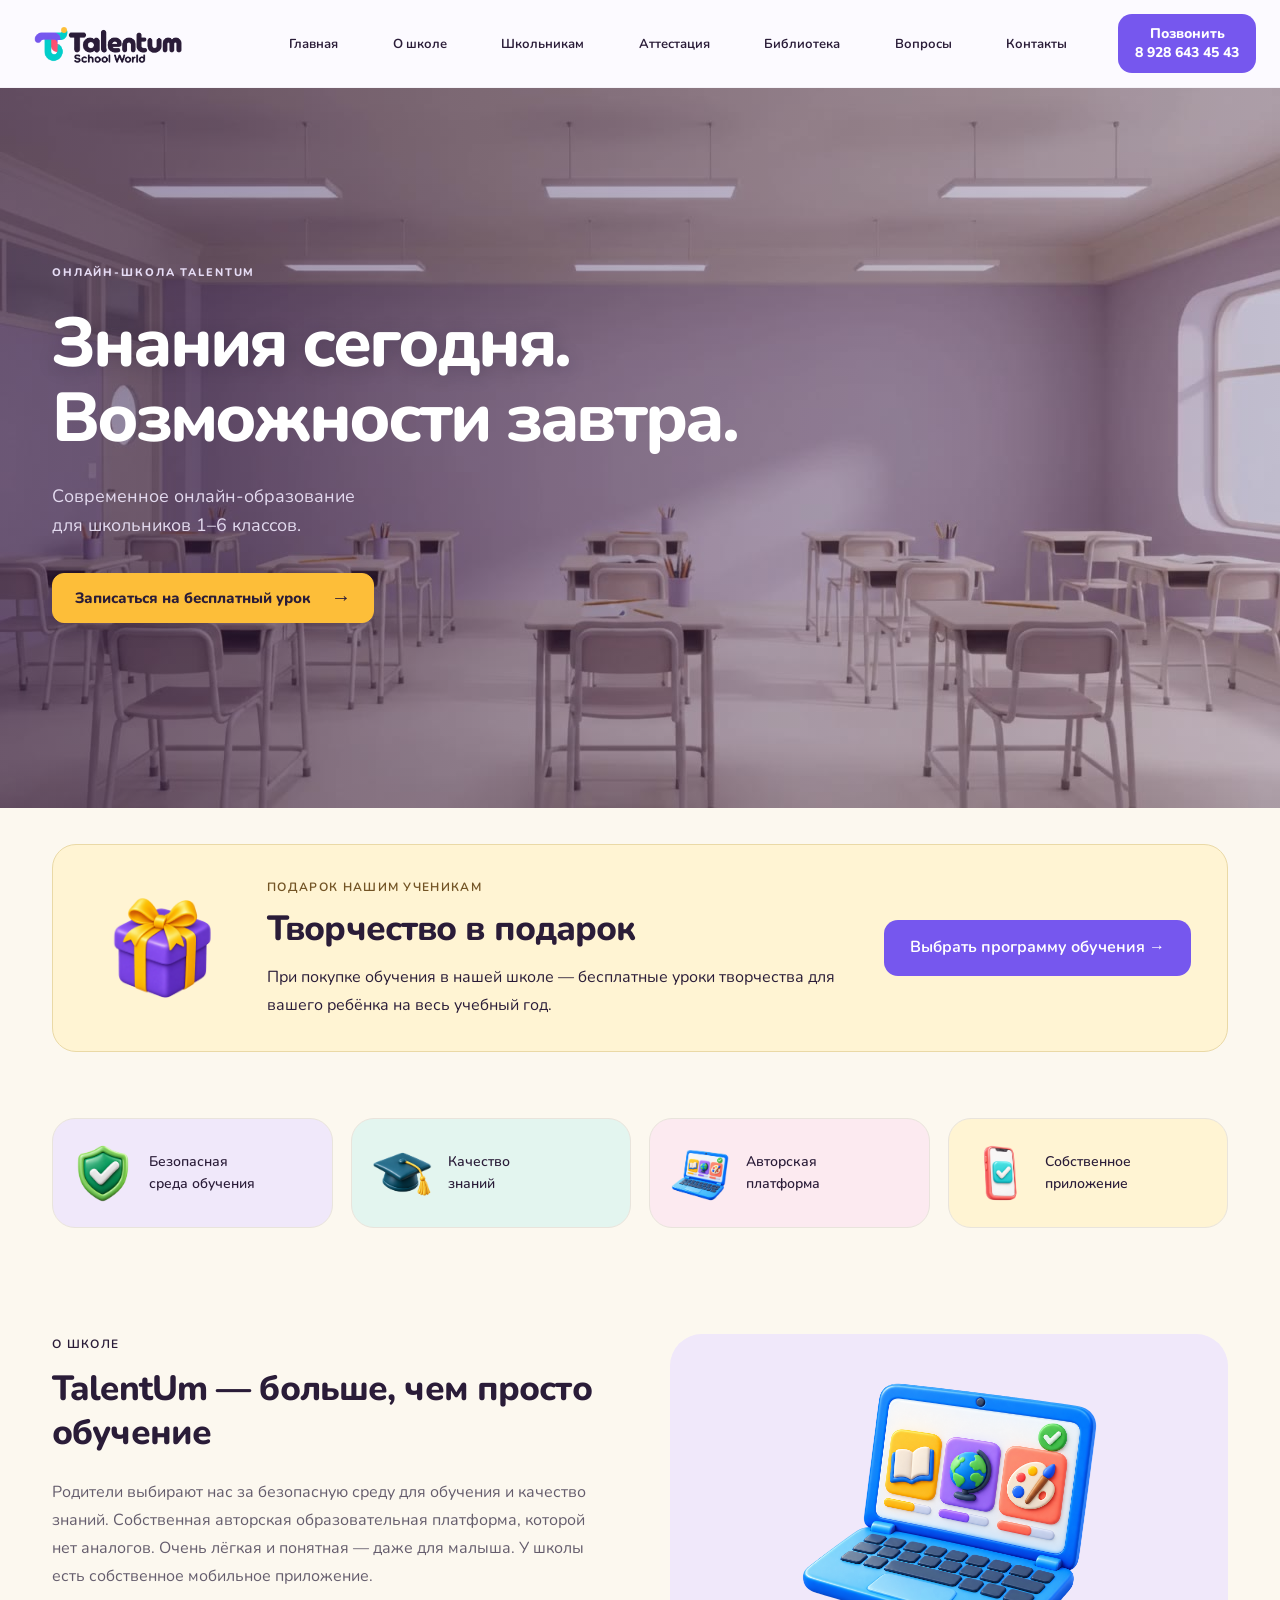
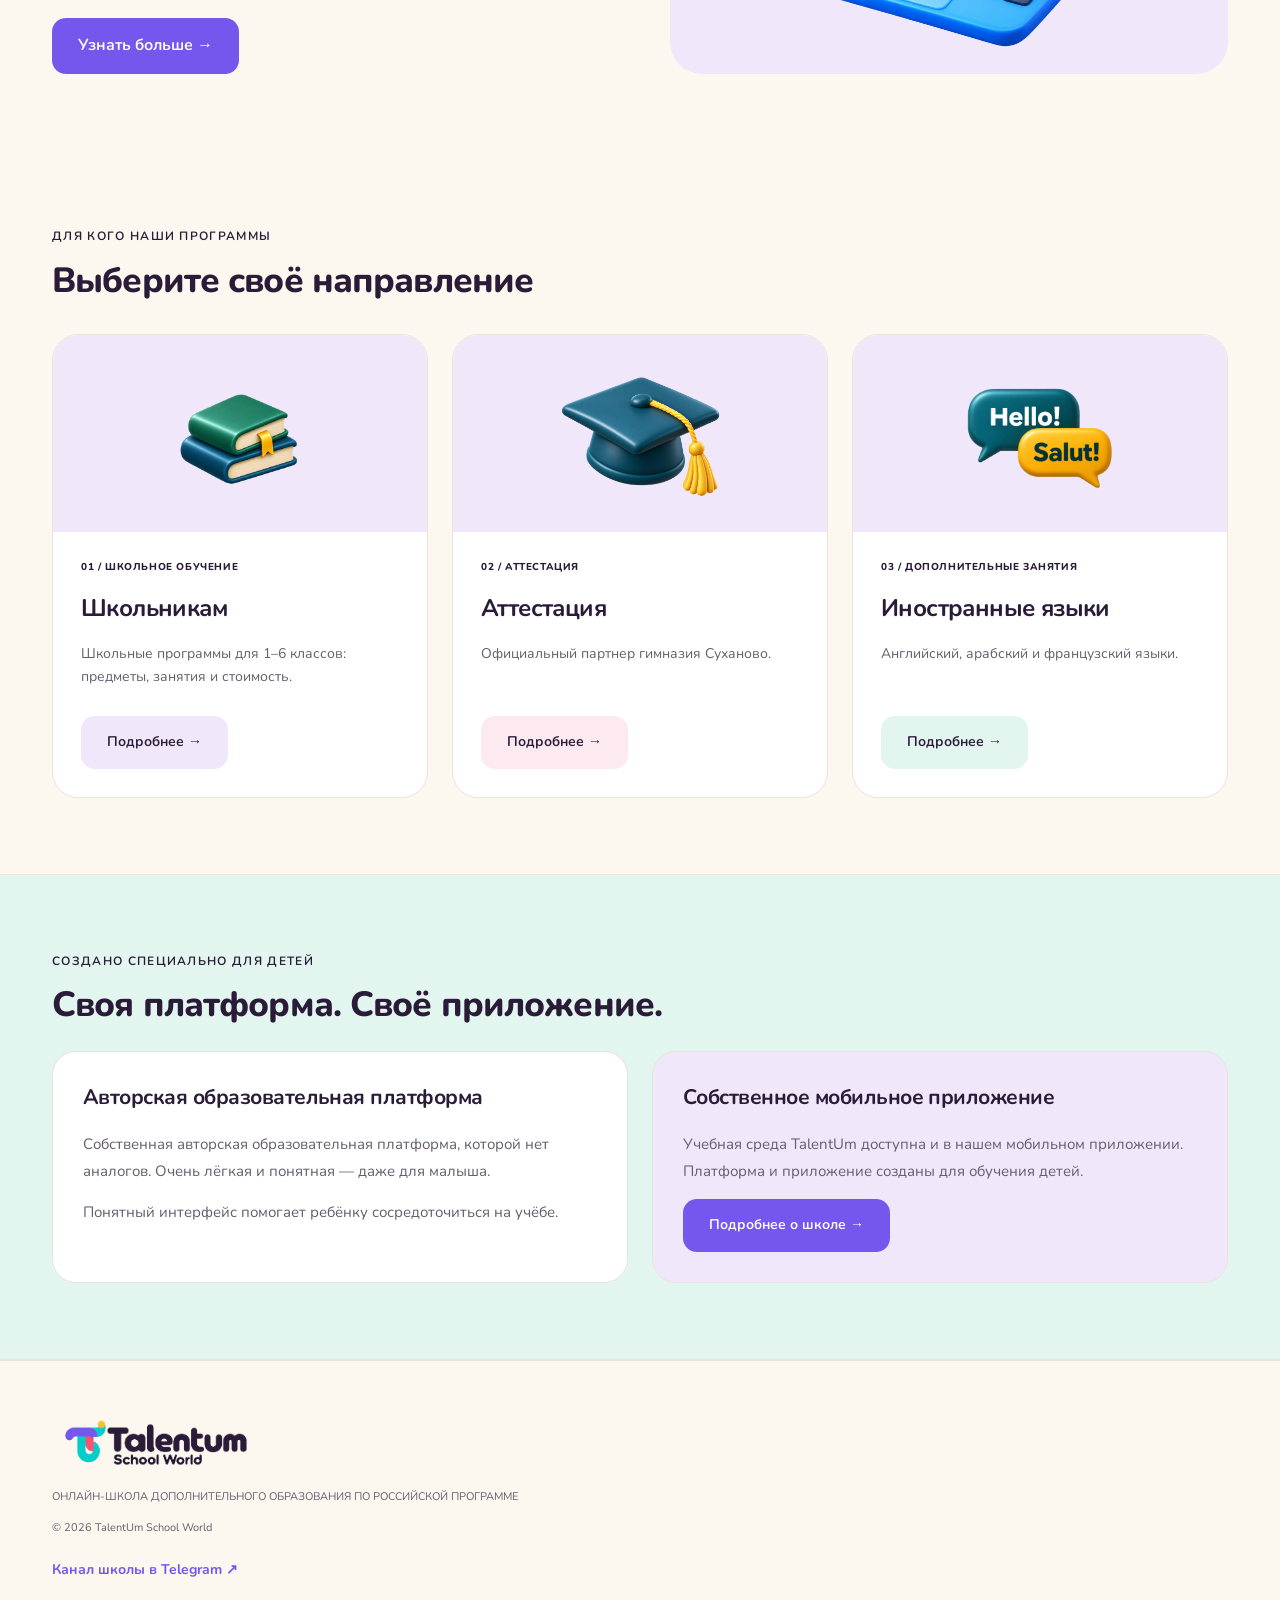
==== commit 3a3a11a5: "Restore desktop and mobile hero videos with light purple overlay" ====
--- a/index.html
+++ b/index.html
@@ -1,6 +1,6 @@
 <!DOCTYPE html>
 
-<html lang="ru"><head><meta charset="utf-8"/><meta content="width=device-width,initial-scale=1,viewport-fit=cover" name="viewport"/><title>Главная — TalentUm</title><link href="style.css?v=visible-features-21" rel="stylesheet"/></head><body class="home-page"><header class="header"><div class="wrap" style="display:flex;align-items:center;width:100%"><a aria-label="TalentUm School World — главная" class="logo" href="index.html"><img alt="TalentUm School World" height="724" src="logo.png" width="2172"/></a><input class="mobile-toggle" id="menu" type="checkbox"/><button aria-controls="primary-navigation" aria-expanded="false" aria-label="Открыть меню" class="burger" type="button"><svg width="24" height="24" viewBox="0 0 24 24" fill="none" aria-hidden="true"><path d="M4 7h16M4 12h16M4 17h16" stroke="currentColor" stroke-width="1.7" stroke-linecap="round"/></svg></button><nav aria-label="Основная навигация" class="nav" id="primary-navigation"><a class="active" href="index.html">Главная</a><a class="" href="o-shkole.html">О школе</a><a class="" href="shkolniki.html">Школьникам</a><a class="" href="attestaciya.html">Аттестация</a><a class="" href="biblioteka.html">Библиотека</a><a class="" href="voprosy.html">Вопросы</a><a class="" href="kontakty.html">Контакты</a><a class="mobile-menu-phone" href="tel:+79286434543">Позвонить <span>8 928 643 45 43</span></a></nav><a class="header-booking" href="tel:+79286434543" aria-label="Позвонить в школу: 8 928 643 45 43">Позвонить<br/>8 928 643 45 43</a></div></header><section class="hero hero-premium" aria-labelledby="hero-title"><div class="hero-decoration" aria-hidden="true"><div class="hero-orbit"></div><div class="hero-block"></div><div class="hero-orb"></div><div class="hero-spark"></div></div><div class="wrap hero-grid"><div class="hero-copy"><p class="hero-eyebrow">ОНЛАЙН-ШКОЛА TALENTUM</p><h1 id="hero-title">Знания сегодня.<br/><span>Возможности завтра.</span></h1><p class="hero-subtitle">Современное онлайн-образование<br class="hero-desktop-break"/> для школьников 1–6 классов.</p><div class="hero-actions"><a class="btn lesson-cta" href="kontakty.html">Записаться на бесплатный урок <span aria-hidden="true">→</span></a></div></div></div></section>
+<html lang="ru"><head><meta charset="utf-8"/><meta content="width=device-width,initial-scale=1,viewport-fit=cover" name="viewport"/><title>Главная — TalentUm</title><link href="style.css?v=video-purple-22" rel="stylesheet"/></head><body class="home-page"><header class="header"><div class="wrap" style="display:flex;align-items:center;width:100%"><a aria-label="TalentUm School World — главная" class="logo" href="index.html"><img alt="TalentUm School World" height="724" src="logo.png" width="2172"/></a><input class="mobile-toggle" id="menu" type="checkbox"/><button aria-controls="primary-navigation" aria-expanded="false" aria-label="Открыть меню" class="burger" type="button"><svg width="24" height="24" viewBox="0 0 24 24" fill="none" aria-hidden="true"><path d="M4 7h16M4 12h16M4 17h16" stroke="currentColor" stroke-width="1.7" stroke-linecap="round"/></svg></button><nav aria-label="Основная навигация" class="nav" id="primary-navigation"><a class="active" href="index.html">Главная</a><a class="" href="o-shkole.html">О школе</a><a class="" href="shkolniki.html">Школьникам</a><a class="" href="attestaciya.html">Аттестация</a><a class="" href="biblioteka.html">Библиотека</a><a class="" href="voprosy.html">Вопросы</a><a class="" href="kontakty.html">Контакты</a><a class="mobile-menu-phone" href="tel:+79286434543">Позвонить <span>8 928 643 45 43</span></a></nav><a class="header-booking" href="tel:+79286434543" aria-label="Позвонить в школу: 8 928 643 45 43">Позвонить<br/>8 928 643 45 43</a></div></header><section class="hero hero-premium" aria-labelledby="hero-title"><video class="hero-school-video" data-desktop-src="hero-background.mp4" data-mobile-src="hero-background-mobile.mp4" autoplay muted loop playsinline preload="metadata" poster="hero-background.jpg" aria-hidden="true" tabindex="-1"></video><div class="wrap hero-grid"><div class="hero-copy"><p class="hero-eyebrow">ОНЛАЙН-ШКОЛА TALENTUM</p><h1 id="hero-title">Знания сегодня.<br/><span>Возможности завтра.</span></h1><p class="hero-subtitle">Современное онлайн-образование<br class="hero-desktop-break"/> для школьников 1–6 классов.</p><div class="hero-actions"><a class="btn lesson-cta" href="kontakty.html">Записаться на бесплатный урок <span aria-hidden="true">→</span></a></div></div></div></section>
 <section class="section school-bonus"><div class="wrap"><div class="bonus-card"><img class="bonus-art" src="gift-art.png" alt="Фиолетовый подарок с золотым бантом" width="1312" height="1199" loading="lazy"/><div><div class="eyebrow">Подарок нашим ученикам</div><h2>Творчество в подарок</h2><p>При покупке обучения в нашей школе — бесплатные уроки творчества для вашего ребёнка на весь учебный год.</p></div><a class="btn" href="shkolniki.html">Выбрать программу обучения →</a></div></div></section><div class="wrap"><div class="features"><div class="feature" data-accent="0"><span aria-hidden="true" class="ico"><img alt="" height="1280" src="icon-shield.png" width="1280"/></span><span class="feature-label">Безопасная<br/>среда обучения</span></div><div class="feature" data-accent="1"><span aria-hidden="true" class="ico"><img alt="" height="1280" src="icon-cap.png" width="1280"/></span><span class="feature-label">Качество<br/>знаний</span></div><div class="feature" data-accent="2"><span aria-hidden="true" class="ico"><img alt="" height="1280" src="icon-laptop.png" width="1280"/></span><span class="feature-label">Авторская<br/>платформа</span></div><div class="feature" data-accent="3"><span aria-hidden="true" class="ico"><img alt="" height="1280" src="icon-phone.png" width="1280"/></span><span class="feature-label">Собственное<br/>приложение</span></div></div></div>
 <section class="section"><div class="wrap about"><div><div class="eyebrow">О школе</div><h2>TalentUm — больше, чем просто обучение</h2><p>Родители выбирают нас за безопасную среду для обучения и качество знаний. Собственная авторская образовательная платформа, которой нет аналогов. Очень лёгкая и понятная — даже для малыша. У школы есть собственное мобильное приложение.</p><a class="btn" href="o-shkole.html">Узнать больше →</a></div><img alt="Собственная образовательная платформа и мобильное приложение" height="1280" src="icon-laptop.png" width="1280"/></div></section>
-<section class="section"><div class="wrap"><div class="eyebrow">Для кого наши программы</div><h2>Выберите своё направление</h2><div class="cards"><a class="card" href="shkolniki.html"><div class="card-media"><img alt="Книги и школьные знания" loading="lazy" src="card-school.png" width="1448" height="1086" style="object-fit:contain;padding:12px;transform:none"/></div><div class="body"><span class="card-category">01 / Школьное обучение</span><h3>Школьникам</h3><p class="mini">Школьные программы для 1–6 классов: предметы, занятия и стоимость.</p><span class="btn">Подробнее →</span></div></a><a class="card" href="attestaciya.html"><div class="card-media"><img alt="Аттестация" loading="lazy" src="icon-cap.png"/></div><div class="body"><span class="card-category">02 / Аттестация</span><h3>Аттестация</h3><p class="mini">Официальный партнер гимназия Суханово.</p><span class="btn">Подробнее →</span></div></a><a class="card" href="shkolniki.html#languages"><div class="card-media"><img alt="Изучение иностранных языков" loading="lazy" src="card-languages.png" width="1536" height="1024" style="object-fit:contain;padding:12px;transform:none"/></div><div class="body"><span class="card-category">03 / Дополнительные занятия</span><h3>Иностранные языки</h3><p class="mini">Английский, арабский и французский языки.</p><span class="btn">Подробнее →</span></div></a></div></div></section><section class="section school-details"><div class="wrap"><div class="eyebrow">Создано специально для детей</div><h2>Своя платформа. Своё приложение.</h2><div class="grid2"><div class="info"><h3>Авторская образовательная платформа</h3><p>Собственная авторская образовательная платформа, которой нет аналогов. Очень лёгкая и понятная — даже для малыша.</p><p>Понятный интерфейс помогает ребёнку сосредоточиться на учёбе.</p></div><div class="info"><h3>Собственное мобильное приложение</h3><p>Учебная среда TalentUm доступна и в нашем мобильном приложении. Платформа и приложение созданы для обучения детей.</p><a class="btn" href="o-shkole.html">Подробнее о школе →</a></div></div></div></section><footer class="footer"><div class="wrap"><div class="logo"><img alt="TalentUm School World" height="724" src="logo.png" width="2172"/></div><p>ОНЛАЙН-ШКОЛА ДОПОЛНИТЕЛЬНОГО ОБРАЗОВАНИЯ ПО РОССИЙСКОЙ ПРОГРАММЕ</p><p>© 2026 TalentUm School World</p><a class="channel-link" href="https://t.me/schoolworldUmmSara" rel="noopener noreferrer" target="_blank">Канал школы в Telegram ↗</a></div></footer><script src="menu.js?v=hero-18"></script><script src="partner-banner.js?v=hero-18"></script><script src="scroll-reveal.js?v=3"></script></body></html>+<section class="section"><div class="wrap"><div class="eyebrow">Для кого наши программы</div><h2>Выберите своё направление</h2><div class="cards"><a class="card" href="shkolniki.html"><div class="card-media"><img alt="Книги и школьные знания" loading="lazy" src="card-school.png" width="1448" height="1086" style="object-fit:contain;padding:12px;transform:none"/></div><div class="body"><span class="card-category">01 / Школьное обучение</span><h3>Школьникам</h3><p class="mini">Школьные программы для 1–6 классов: предметы, занятия и стоимость.</p><span class="btn">Подробнее →</span></div></a><a class="card" href="attestaciya.html"><div class="card-media"><img alt="Аттестация" loading="lazy" src="icon-cap.png"/></div><div class="body"><span class="card-category">02 / Аттестация</span><h3>Аттестация</h3><p class="mini">Официальный партнер гимназия Суханово.</p><span class="btn">Подробнее →</span></div></a><a class="card" href="shkolniki.html#languages"><div class="card-media"><img alt="Изучение иностранных языков" loading="lazy" src="card-languages.png" width="1536" height="1024" style="object-fit:contain;padding:12px;transform:none"/></div><div class="body"><span class="card-category">03 / Дополнительные занятия</span><h3>Иностранные языки</h3><p class="mini">Английский, арабский и французский языки.</p><span class="btn">Подробнее →</span></div></a></div></div></section><section class="section school-details"><div class="wrap"><div class="eyebrow">Создано специально для детей</div><h2>Своя платформа. Своё приложение.</h2><div class="grid2"><div class="info"><h3>Авторская образовательная платформа</h3><p>Собственная авторская образовательная платформа, которой нет аналогов. Очень лёгкая и понятная — даже для малыша.</p><p>Понятный интерфейс помогает ребёнку сосредоточиться на учёбе.</p></div><div class="info"><h3>Собственное мобильное приложение</h3><p>Учебная среда TalentUm доступна и в нашем мобильном приложении. Платформа и приложение созданы для обучения детей.</p><a class="btn" href="o-shkole.html">Подробнее о школе →</a></div></div></div></section><footer class="footer"><div class="wrap"><div class="logo"><img alt="TalentUm School World" height="724" src="logo.png" width="2172"/></div><p>ОНЛАЙН-ШКОЛА ДОПОЛНИТЕЛЬНОГО ОБРАЗОВАНИЯ ПО РОССИЙСКОЙ ПРОГРАММЕ</p><p>© 2026 TalentUm School World</p><a class="channel-link" href="https://t.me/schoolworldUmmSara" rel="noopener noreferrer" target="_blank">Канал школы в Telegram ↗</a></div></footer><script src="menu.js?v=hero-18"></script><script src="hero-video.js?v=restore-22"></script><script src="partner-banner.js?v=hero-18"></script><script src="scroll-reveal.js?v=3"></script></body></html>
--- a/style.css
+++ b/style.css
@@ -297,3 +297,10 @@
 .home-page .scroll-reveal.is-revealed{opacity:1;translate:0 0;transition:opacity .7s cubic-bezier(.2,.65,.3,1) var(--reveal-delay,0ms),translate .7s cubic-bezier(.2,.65,.3,1) var(--reveal-delay,0ms)}
 @media(prefers-reduced-motion:reduce){.home-page .scroll-reveal,.home-page .scroll-reveal.is-revealed{opacity:1;translate:none;transition:none}}
 @media print{.home-page .scroll-reveal,.home-page .scroll-reveal.is-revealed{opacity:1;translate:none;transition:none}}
+
+/* Restore device-specific video with a light purple tint. */
+.home-page .hero.hero-premium{background:#38234F}
+.home-page .hero-premium .hero-school-video{position:absolute;inset:0;width:100%;height:100%;object-fit:cover;z-index:-1;pointer-events:none}
+.home-page .hero-premium::before{display:block;content:"";position:absolute;inset:0;z-index:0;pointer-events:none;background:linear-gradient(90deg,rgba(45,21,78,.48),rgba(58,30,95,.25))}
+.home-page .hero-premium h1{text-shadow:0 2px 18px #21102E38}
+@media(max-width:767px){.home-page .hero-premium::before{background:rgba(45,21,78,.38)}}
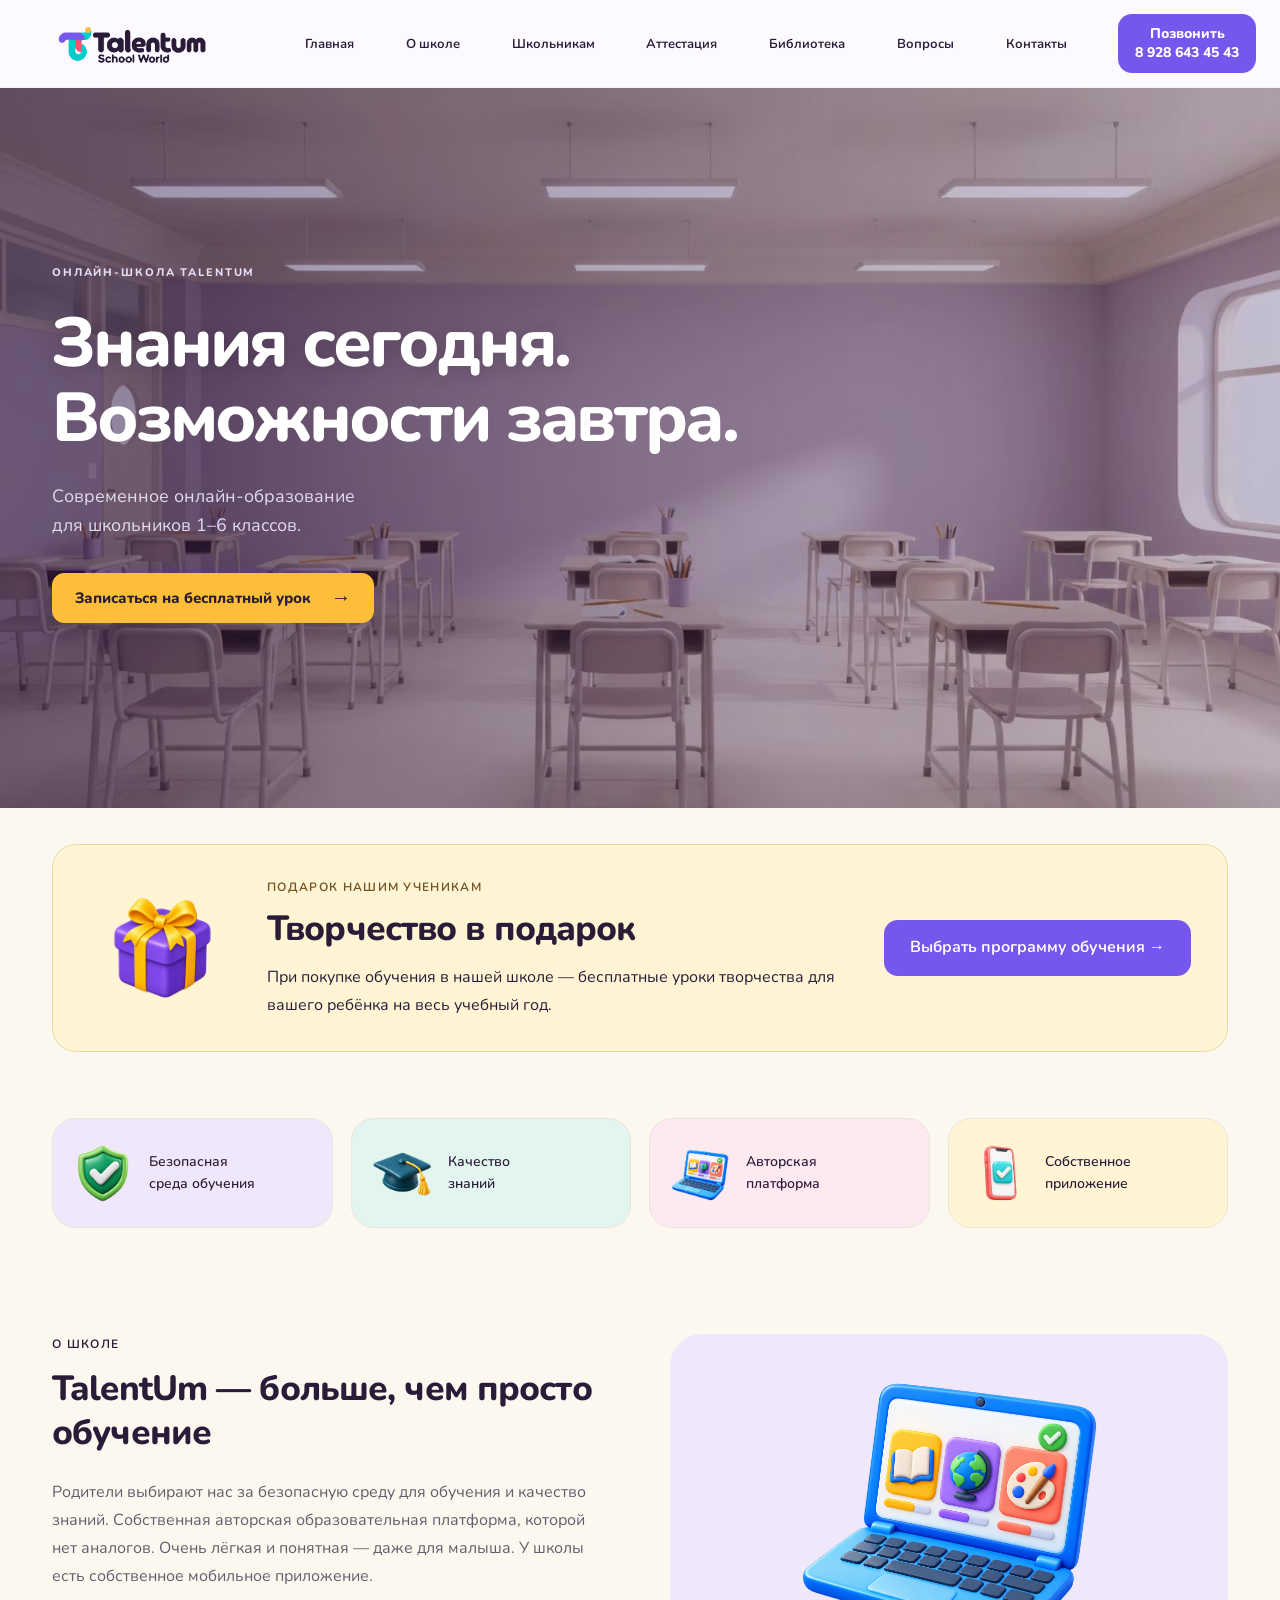
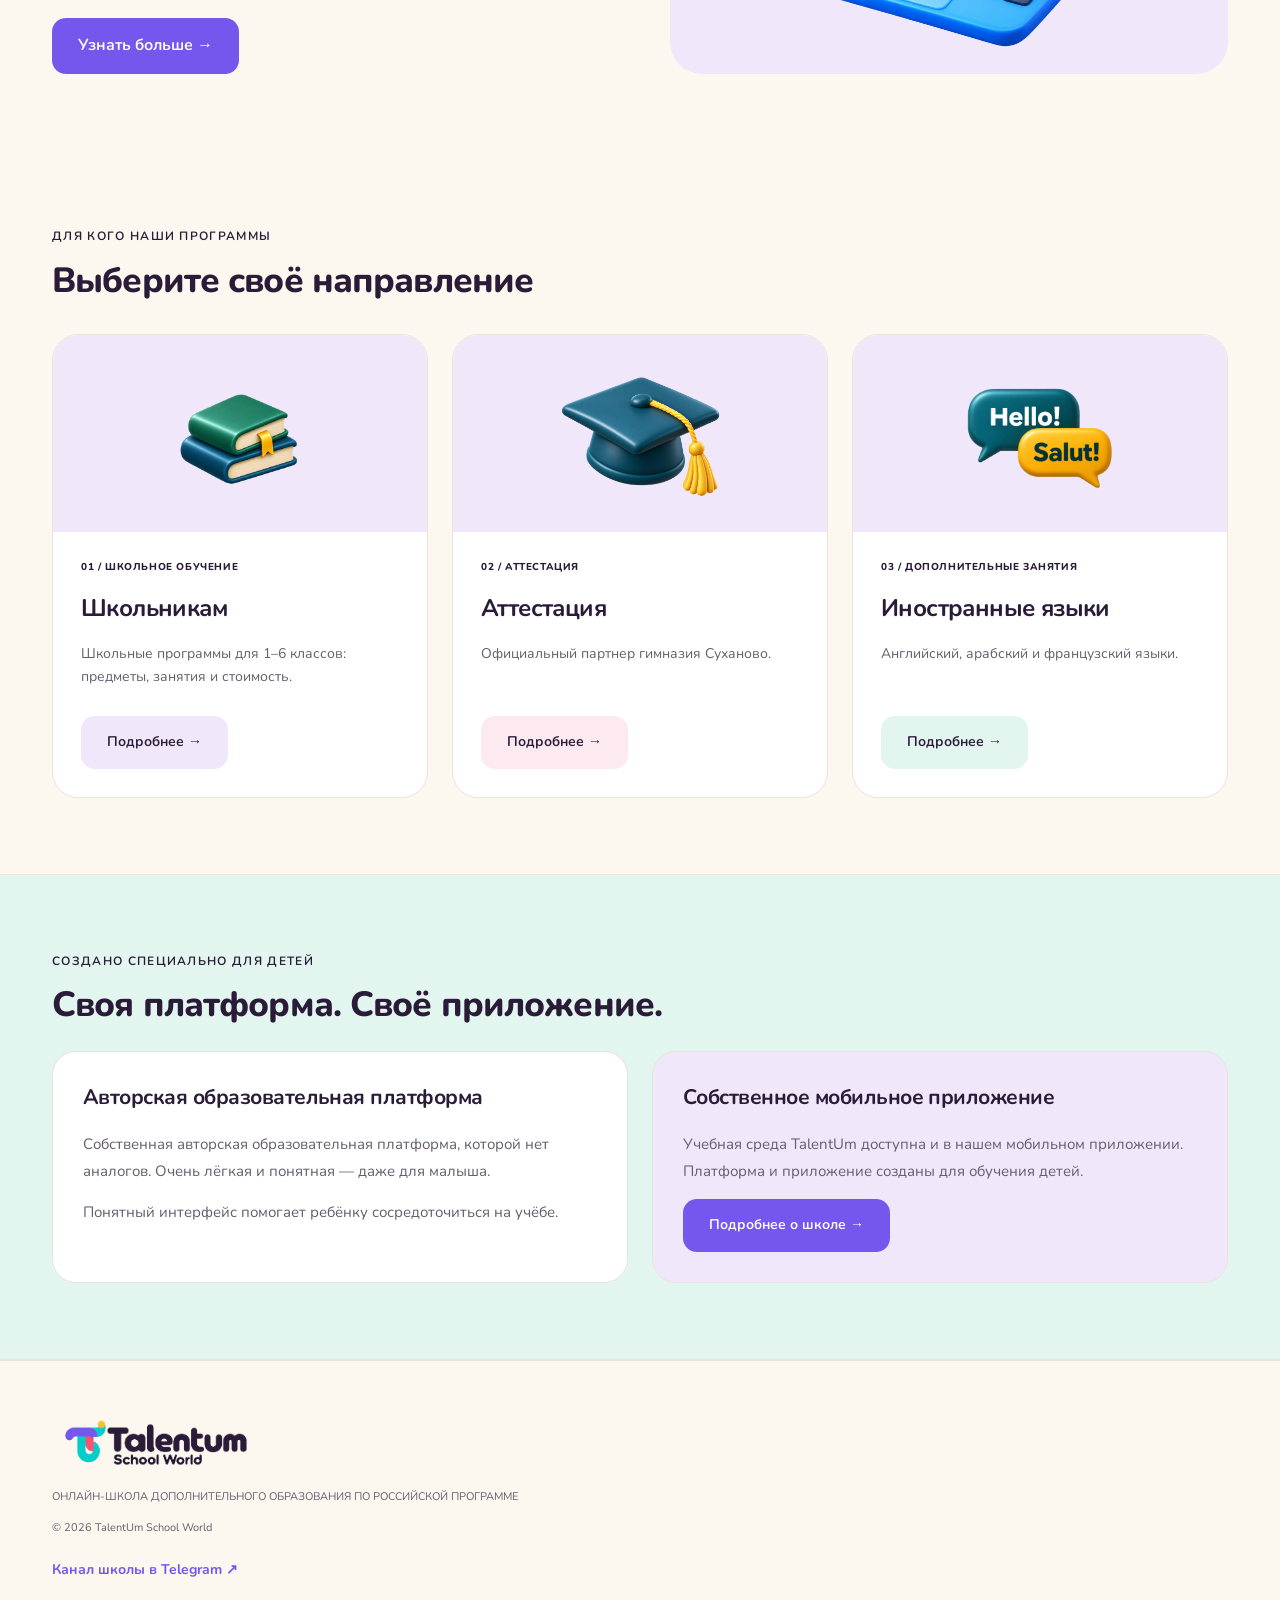
==== commit 404e5389: "Shift logo and desktop navigation slightly right with balanced spacing" ====
--- a/index.html
+++ b/index.html
@@ -1,6 +1,6 @@
 <!DOCTYPE html>
 
-<html lang="ru"><head><meta charset="utf-8"/><meta content="width=device-width,initial-scale=1,viewport-fit=cover" name="viewport"/><title>Главная — TalentUm</title><link href="style.css?v=video-purple-22" rel="stylesheet"/></head><body class="home-page"><header class="header"><div class="wrap" style="display:flex;align-items:center;width:100%"><a aria-label="TalentUm School World — главная" class="logo" href="index.html"><img alt="TalentUm School World" height="724" src="logo.png" width="2172"/></a><input class="mobile-toggle" id="menu" type="checkbox"/><button aria-controls="primary-navigation" aria-expanded="false" aria-label="Открыть меню" class="burger" type="button"><svg width="24" height="24" viewBox="0 0 24 24" fill="none" aria-hidden="true"><path d="M4 7h16M4 12h16M4 17h16" stroke="currentColor" stroke-width="1.7" stroke-linecap="round"/></svg></button><nav aria-label="Основная навигация" class="nav" id="primary-navigation"><a class="active" href="index.html">Главная</a><a class="" href="o-shkole.html">О школе</a><a class="" href="shkolniki.html">Школьникам</a><a class="" href="attestaciya.html">Аттестация</a><a class="" href="biblioteka.html">Библиотека</a><a class="" href="voprosy.html">Вопросы</a><a class="" href="kontakty.html">Контакты</a><a class="mobile-menu-phone" href="tel:+79286434543">Позвонить <span>8 928 643 45 43</span></a></nav><a class="header-booking" href="tel:+79286434543" aria-label="Позвонить в школу: 8 928 643 45 43">Позвонить<br/>8 928 643 45 43</a></div></header><section class="hero hero-premium" aria-labelledby="hero-title"><video class="hero-school-video" data-desktop-src="hero-background.mp4" data-mobile-src="hero-background-mobile.mp4" autoplay muted loop playsinline preload="metadata" poster="hero-background.jpg" aria-hidden="true" tabindex="-1"></video><div class="wrap hero-grid"><div class="hero-copy"><p class="hero-eyebrow">ОНЛАЙН-ШКОЛА TALENTUM</p><h1 id="hero-title">Знания сегодня.<br/><span>Возможности завтра.</span></h1><p class="hero-subtitle">Современное онлайн-образование<br class="hero-desktop-break"/> для школьников 1–6 классов.</p><div class="hero-actions"><a class="btn lesson-cta" href="kontakty.html">Записаться на бесплатный урок <span aria-hidden="true">→</span></a></div></div></div></section>
+<html lang="ru"><head><meta charset="utf-8"/><meta content="width=device-width,initial-scale=1,viewport-fit=cover" name="viewport"/><title>Главная — TalentUm</title><link href="style.css?v=header-right-23" rel="stylesheet"/></head><body class="home-page"><header class="header"><div class="wrap" style="display:flex;align-items:center;width:100%"><a aria-label="TalentUm School World — главная" class="logo" href="index.html"><img alt="TalentUm School World" height="724" src="logo.png" width="2172"/></a><input class="mobile-toggle" id="menu" type="checkbox"/><button aria-controls="primary-navigation" aria-expanded="false" aria-label="Открыть меню" class="burger" type="button"><svg width="24" height="24" viewBox="0 0 24 24" fill="none" aria-hidden="true"><path d="M4 7h16M4 12h16M4 17h16" stroke="currentColor" stroke-width="1.7" stroke-linecap="round"/></svg></button><nav aria-label="Основная навигация" class="nav" id="primary-navigation"><a class="active" href="index.html">Главная</a><a class="" href="o-shkole.html">О школе</a><a class="" href="shkolniki.html">Школьникам</a><a class="" href="attestaciya.html">Аттестация</a><a class="" href="biblioteka.html">Библиотека</a><a class="" href="voprosy.html">Вопросы</a><a class="" href="kontakty.html">Контакты</a><a class="mobile-menu-phone" href="tel:+79286434543">Позвонить <span>8 928 643 45 43</span></a></nav><a class="header-booking" href="tel:+79286434543" aria-label="Позвонить в школу: 8 928 643 45 43">Позвонить<br/>8 928 643 45 43</a></div></header><section class="hero hero-premium" aria-labelledby="hero-title"><video class="hero-school-video" data-desktop-src="hero-background.mp4" data-mobile-src="hero-background-mobile.mp4" autoplay muted loop playsinline preload="metadata" poster="hero-background.jpg" aria-hidden="true" tabindex="-1"></video><div class="wrap hero-grid"><div class="hero-copy"><p class="hero-eyebrow">ОНЛАЙН-ШКОЛА TALENTUM</p><h1 id="hero-title">Знания сегодня.<br/><span>Возможности завтра.</span></h1><p class="hero-subtitle">Современное онлайн-образование<br class="hero-desktop-break"/> для школьников 1–6 классов.</p><div class="hero-actions"><a class="btn lesson-cta" href="kontakty.html">Записаться на бесплатный урок <span aria-hidden="true">→</span></a></div></div></div></section>
 <section class="section school-bonus"><div class="wrap"><div class="bonus-card"><img class="bonus-art" src="gift-art.png" alt="Фиолетовый подарок с золотым бантом" width="1312" height="1199" loading="lazy"/><div><div class="eyebrow">Подарок нашим ученикам</div><h2>Творчество в подарок</h2><p>При покупке обучения в нашей школе — бесплатные уроки творчества для вашего ребёнка на весь учебный год.</p></div><a class="btn" href="shkolniki.html">Выбрать программу обучения →</a></div></div></section><div class="wrap"><div class="features"><div class="feature" data-accent="0"><span aria-hidden="true" class="ico"><img alt="" height="1280" src="icon-shield.png" width="1280"/></span><span class="feature-label">Безопасная<br/>среда обучения</span></div><div class="feature" data-accent="1"><span aria-hidden="true" class="ico"><img alt="" height="1280" src="icon-cap.png" width="1280"/></span><span class="feature-label">Качество<br/>знаний</span></div><div class="feature" data-accent="2"><span aria-hidden="true" class="ico"><img alt="" height="1280" src="icon-laptop.png" width="1280"/></span><span class="feature-label">Авторская<br/>платформа</span></div><div class="feature" data-accent="3"><span aria-hidden="true" class="ico"><img alt="" height="1280" src="icon-phone.png" width="1280"/></span><span class="feature-label">Собственное<br/>приложение</span></div></div></div>
 <section class="section"><div class="wrap about"><div><div class="eyebrow">О школе</div><h2>TalentUm — больше, чем просто обучение</h2><p>Родители выбирают нас за безопасную среду для обучения и качество знаний. Собственная авторская образовательная платформа, которой нет аналогов. Очень лёгкая и понятная — даже для малыша. У школы есть собственное мобильное приложение.</p><a class="btn" href="o-shkole.html">Узнать больше →</a></div><img alt="Собственная образовательная платформа и мобильное приложение" height="1280" src="icon-laptop.png" width="1280"/></div></section>
 <section class="section"><div class="wrap"><div class="eyebrow">Для кого наши программы</div><h2>Выберите своё направление</h2><div class="cards"><a class="card" href="shkolniki.html"><div class="card-media"><img alt="Книги и школьные знания" loading="lazy" src="card-school.png" width="1448" height="1086" style="object-fit:contain;padding:12px;transform:none"/></div><div class="body"><span class="card-category">01 / Школьное обучение</span><h3>Школьникам</h3><p class="mini">Школьные программы для 1–6 классов: предметы, занятия и стоимость.</p><span class="btn">Подробнее →</span></div></a><a class="card" href="attestaciya.html"><div class="card-media"><img alt="Аттестация" loading="lazy" src="icon-cap.png"/></div><div class="body"><span class="card-category">02 / Аттестация</span><h3>Аттестация</h3><p class="mini">Официальный партнер гимназия Суханово.</p><span class="btn">Подробнее →</span></div></a><a class="card" href="shkolniki.html#languages"><div class="card-media"><img alt="Изучение иностранных языков" loading="lazy" src="card-languages.png" width="1536" height="1024" style="object-fit:contain;padding:12px;transform:none"/></div><div class="body"><span class="card-category">03 / Дополнительные занятия</span><h3>Иностранные языки</h3><p class="mini">Английский, арабский и французский языки.</p><span class="btn">Подробнее →</span></div></a></div></div></section><section class="section school-details"><div class="wrap"><div class="eyebrow">Создано специально для детей</div><h2>Своя платформа. Своё приложение.</h2><div class="grid2"><div class="info"><h3>Авторская образовательная платформа</h3><p>Собственная авторская образовательная платформа, которой нет аналогов. Очень лёгкая и понятная — даже для малыша.</p><p>Понятный интерфейс помогает ребёнку сосредоточиться на учёбе.</p></div><div class="info"><h3>Собственное мобильное приложение</h3><p>Учебная среда TalentUm доступна и в нашем мобильном приложении. Платформа и приложение созданы для обучения детей.</p><a class="btn" href="o-shkole.html">Подробнее о школе →</a></div></div></div></section><footer class="footer"><div class="wrap"><div class="logo"><img alt="TalentUm School World" height="724" src="logo.png" width="2172"/></div><p>ОНЛАЙН-ШКОЛА ДОПОЛНИТЕЛЬНОГО ОБРАЗОВАНИЯ ПО РОССИЙСКОЙ ПРОГРАММЕ</p><p>© 2026 TalentUm School World</p><a class="channel-link" href="https://t.me/schoolworldUmmSara" rel="noopener noreferrer" target="_blank">Канал школы в Telegram ↗</a></div></footer><script src="menu.js?v=hero-18"></script><script src="hero-video.js?v=restore-22"></script><script src="partner-banner.js?v=hero-18"></script><script src="scroll-reveal.js?v=3"></script></body></html>
--- a/style.css
+++ b/style.css
@@ -304,3 +304,8 @@
 .home-page .hero-premium::before{display:block;content:"";position:absolute;inset:0;z-index:0;pointer-events:none;background:linear-gradient(90deg,rgba(45,21,78,.48),rgba(58,30,95,.25))}
 .home-page .hero-premium h1{text-shadow:0 2px 18px #21102E38}
 @media(max-width:767px){.home-page .hero-premium::before{background:rgba(45,21,78,.38)}}
+
+/* Shift the header composition slightly right while keeping the phone aligned. */
+@media(min-width:1181px){.header .wrap{padding-left:48px;padding-right:24px}.header .logo{margin-right:72px}}
+@media(min-width:1440px){.header .logo{margin-right:88px}}
+@media(max-width:1180px){.header .logo{position:relative;left:6px}}
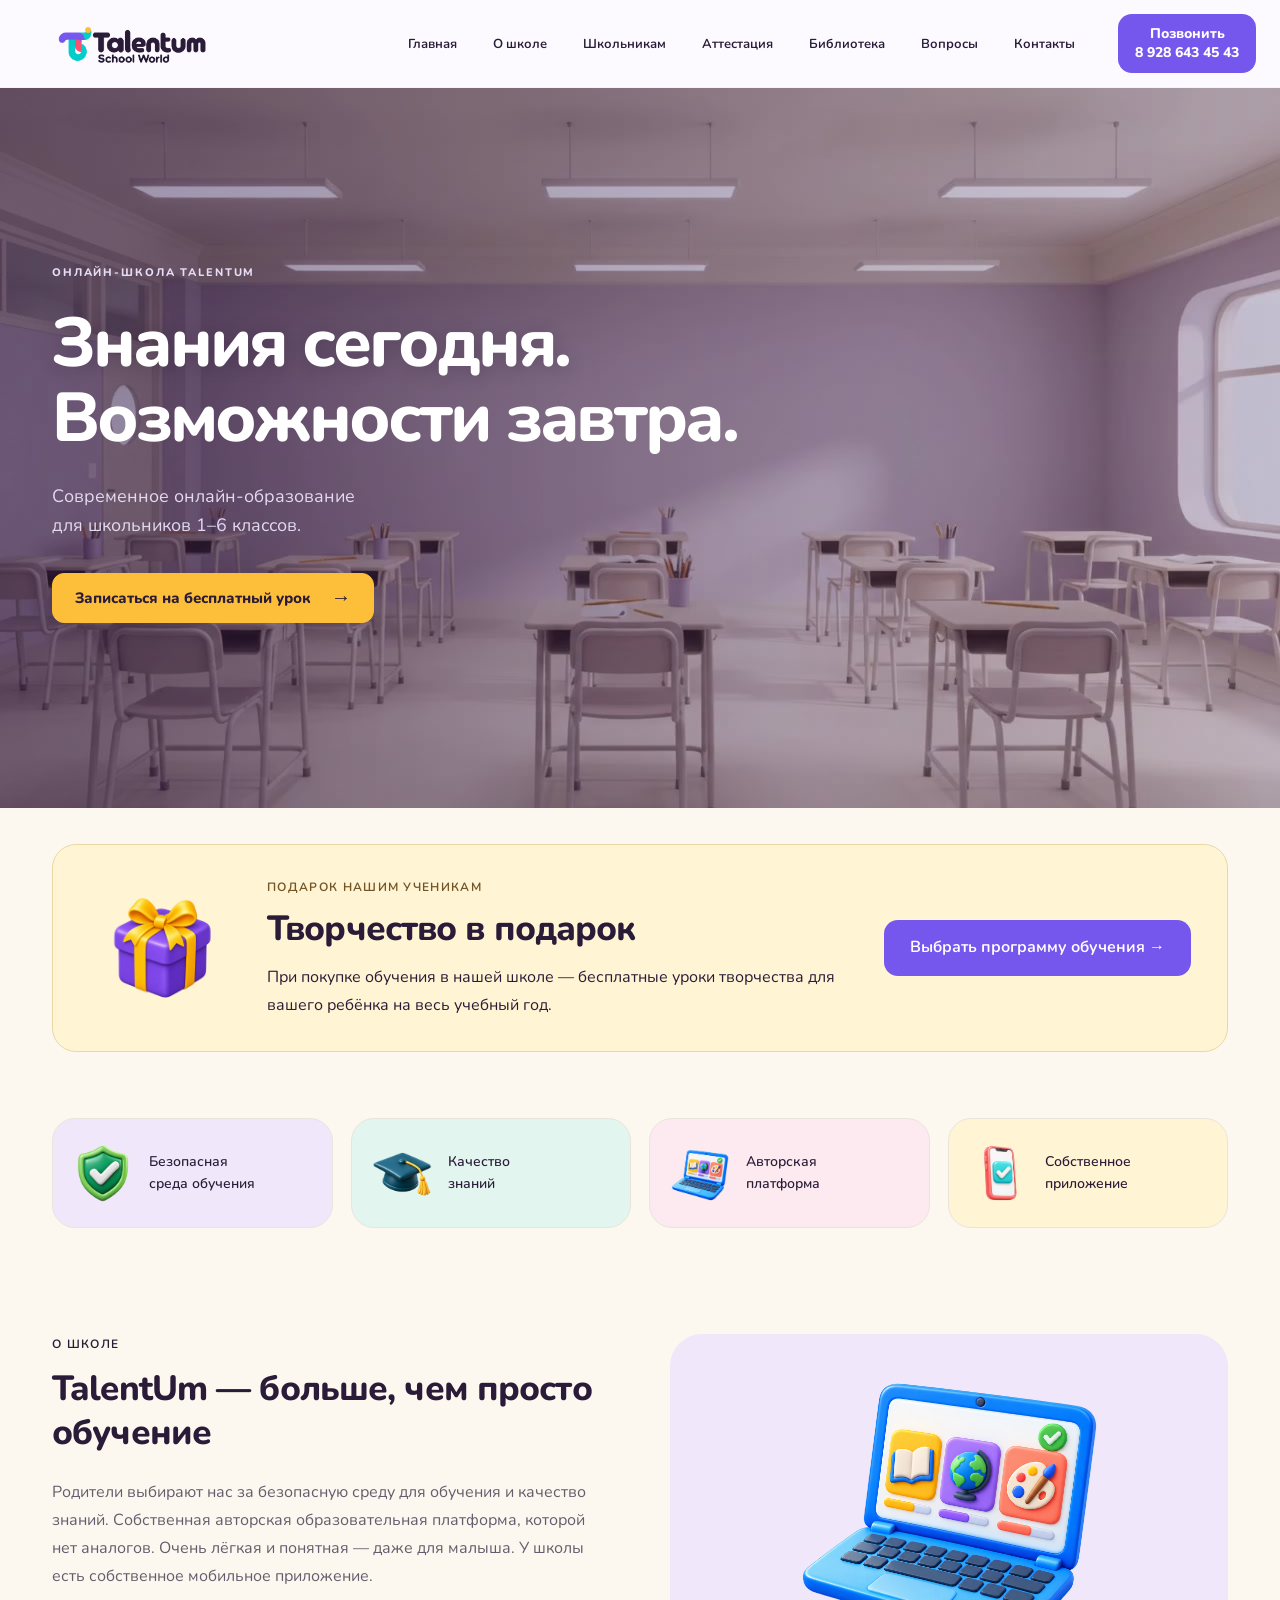
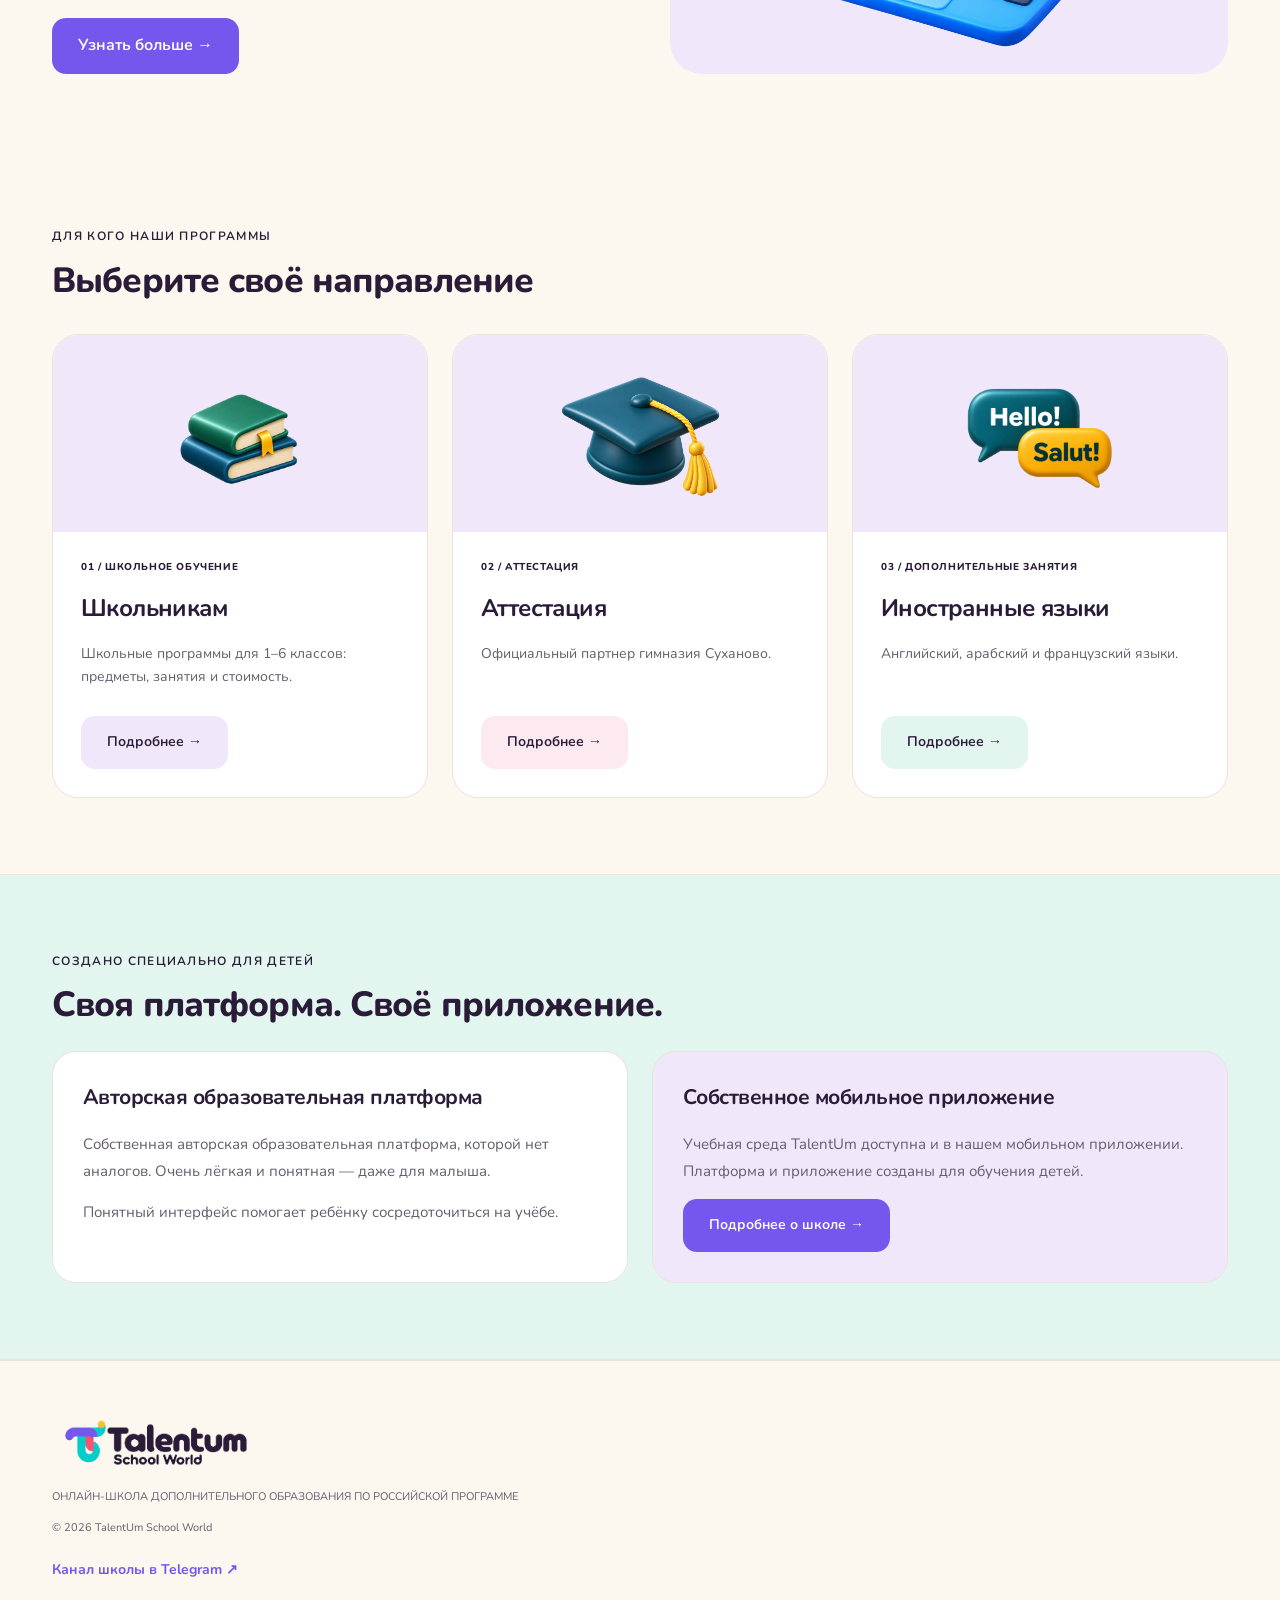
==== commit 5de6866b: "Group navigation closer together and align it farther right" ====
--- a/index.html
+++ b/index.html
@@ -1,6 +1,6 @@
 <!DOCTYPE html>
 
-<html lang="ru"><head><meta charset="utf-8"/><meta content="width=device-width,initial-scale=1,viewport-fit=cover" name="viewport"/><title>Главная — TalentUm</title><link href="style.css?v=header-right-23" rel="stylesheet"/></head><body class="home-page"><header class="header"><div class="wrap" style="display:flex;align-items:center;width:100%"><a aria-label="TalentUm School World — главная" class="logo" href="index.html"><img alt="TalentUm School World" height="724" src="logo.png" width="2172"/></a><input class="mobile-toggle" id="menu" type="checkbox"/><button aria-controls="primary-navigation" aria-expanded="false" aria-label="Открыть меню" class="burger" type="button"><svg width="24" height="24" viewBox="0 0 24 24" fill="none" aria-hidden="true"><path d="M4 7h16M4 12h16M4 17h16" stroke="currentColor" stroke-width="1.7" stroke-linecap="round"/></svg></button><nav aria-label="Основная навигация" class="nav" id="primary-navigation"><a class="active" href="index.html">Главная</a><a class="" href="o-shkole.html">О школе</a><a class="" href="shkolniki.html">Школьникам</a><a class="" href="attestaciya.html">Аттестация</a><a class="" href="biblioteka.html">Библиотека</a><a class="" href="voprosy.html">Вопросы</a><a class="" href="kontakty.html">Контакты</a><a class="mobile-menu-phone" href="tel:+79286434543">Позвонить <span>8 928 643 45 43</span></a></nav><a class="header-booking" href="tel:+79286434543" aria-label="Позвонить в школу: 8 928 643 45 43">Позвонить<br/>8 928 643 45 43</a></div></header><section class="hero hero-premium" aria-labelledby="hero-title"><video class="hero-school-video" data-desktop-src="hero-background.mp4" data-mobile-src="hero-background-mobile.mp4" autoplay muted loop playsinline preload="metadata" poster="hero-background.jpg" aria-hidden="true" tabindex="-1"></video><div class="wrap hero-grid"><div class="hero-copy"><p class="hero-eyebrow">ОНЛАЙН-ШКОЛА TALENTUM</p><h1 id="hero-title">Знания сегодня.<br/><span>Возможности завтра.</span></h1><p class="hero-subtitle">Современное онлайн-образование<br class="hero-desktop-break"/> для школьников 1–6 классов.</p><div class="hero-actions"><a class="btn lesson-cta" href="kontakty.html">Записаться на бесплатный урок <span aria-hidden="true">→</span></a></div></div></div></section>
+<html lang="ru"><head><meta charset="utf-8"/><meta content="width=device-width,initial-scale=1,viewport-fit=cover" name="viewport"/><title>Главная — TalentUm</title><link href="style.css?v=compact-nav-24" rel="stylesheet"/></head><body class="home-page"><header class="header"><div class="wrap" style="display:flex;align-items:center;width:100%"><a aria-label="TalentUm School World — главная" class="logo" href="index.html"><img alt="TalentUm School World" height="724" src="logo.png" width="2172"/></a><input class="mobile-toggle" id="menu" type="checkbox"/><button aria-controls="primary-navigation" aria-expanded="false" aria-label="Открыть меню" class="burger" type="button"><svg width="24" height="24" viewBox="0 0 24 24" fill="none" aria-hidden="true"><path d="M4 7h16M4 12h16M4 17h16" stroke="currentColor" stroke-width="1.7" stroke-linecap="round"/></svg></button><nav aria-label="Основная навигация" class="nav" id="primary-navigation"><a class="active" href="index.html">Главная</a><a class="" href="o-shkole.html">О школе</a><a class="" href="shkolniki.html">Школьникам</a><a class="" href="attestaciya.html">Аттестация</a><a class="" href="biblioteka.html">Библиотека</a><a class="" href="voprosy.html">Вопросы</a><a class="" href="kontakty.html">Контакты</a><a class="mobile-menu-phone" href="tel:+79286434543">Позвонить <span>8 928 643 45 43</span></a></nav><a class="header-booking" href="tel:+79286434543" aria-label="Позвонить в школу: 8 928 643 45 43">Позвонить<br/>8 928 643 45 43</a></div></header><section class="hero hero-premium" aria-labelledby="hero-title"><video class="hero-school-video" data-desktop-src="hero-background.mp4" data-mobile-src="hero-background-mobile.mp4" autoplay muted loop playsinline preload="metadata" poster="hero-background.jpg" aria-hidden="true" tabindex="-1"></video><div class="wrap hero-grid"><div class="hero-copy"><p class="hero-eyebrow">ОНЛАЙН-ШКОЛА TALENTUM</p><h1 id="hero-title">Знания сегодня.<br/><span>Возможности завтра.</span></h1><p class="hero-subtitle">Современное онлайн-образование<br class="hero-desktop-break"/> для школьников 1–6 классов.</p><div class="hero-actions"><a class="btn lesson-cta" href="kontakty.html">Записаться на бесплатный урок <span aria-hidden="true">→</span></a></div></div></div></section>
 <section class="section school-bonus"><div class="wrap"><div class="bonus-card"><img class="bonus-art" src="gift-art.png" alt="Фиолетовый подарок с золотым бантом" width="1312" height="1199" loading="lazy"/><div><div class="eyebrow">Подарок нашим ученикам</div><h2>Творчество в подарок</h2><p>При покупке обучения в нашей школе — бесплатные уроки творчества для вашего ребёнка на весь учебный год.</p></div><a class="btn" href="shkolniki.html">Выбрать программу обучения →</a></div></div></section><div class="wrap"><div class="features"><div class="feature" data-accent="0"><span aria-hidden="true" class="ico"><img alt="" height="1280" src="icon-shield.png" width="1280"/></span><span class="feature-label">Безопасная<br/>среда обучения</span></div><div class="feature" data-accent="1"><span aria-hidden="true" class="ico"><img alt="" height="1280" src="icon-cap.png" width="1280"/></span><span class="feature-label">Качество<br/>знаний</span></div><div class="feature" data-accent="2"><span aria-hidden="true" class="ico"><img alt="" height="1280" src="icon-laptop.png" width="1280"/></span><span class="feature-label">Авторская<br/>платформа</span></div><div class="feature" data-accent="3"><span aria-hidden="true" class="ico"><img alt="" height="1280" src="icon-phone.png" width="1280"/></span><span class="feature-label">Собственное<br/>приложение</span></div></div></div>
 <section class="section"><div class="wrap about"><div><div class="eyebrow">О школе</div><h2>TalentUm — больше, чем просто обучение</h2><p>Родители выбирают нас за безопасную среду для обучения и качество знаний. Собственная авторская образовательная платформа, которой нет аналогов. Очень лёгкая и понятная — даже для малыша. У школы есть собственное мобильное приложение.</p><a class="btn" href="o-shkole.html">Узнать больше →</a></div><img alt="Собственная образовательная платформа и мобильное приложение" height="1280" src="icon-laptop.png" width="1280"/></div></section>
 <section class="section"><div class="wrap"><div class="eyebrow">Для кого наши программы</div><h2>Выберите своё направление</h2><div class="cards"><a class="card" href="shkolniki.html"><div class="card-media"><img alt="Книги и школьные знания" loading="lazy" src="card-school.png" width="1448" height="1086" style="object-fit:contain;padding:12px;transform:none"/></div><div class="body"><span class="card-category">01 / Школьное обучение</span><h3>Школьникам</h3><p class="mini">Школьные программы для 1–6 классов: предметы, занятия и стоимость.</p><span class="btn">Подробнее →</span></div></a><a class="card" href="attestaciya.html"><div class="card-media"><img alt="Аттестация" loading="lazy" src="icon-cap.png"/></div><div class="body"><span class="card-category">02 / Аттестация</span><h3>Аттестация</h3><p class="mini">Официальный партнер гимназия Суханово.</p><span class="btn">Подробнее →</span></div></a><a class="card" href="shkolniki.html#languages"><div class="card-media"><img alt="Изучение иностранных языков" loading="lazy" src="card-languages.png" width="1536" height="1024" style="object-fit:contain;padding:12px;transform:none"/></div><div class="body"><span class="card-category">03 / Дополнительные занятия</span><h3>Иностранные языки</h3><p class="mini">Английский, арабский и французский языки.</p><span class="btn">Подробнее →</span></div></a></div></div></section><section class="section school-details"><div class="wrap"><div class="eyebrow">Создано специально для детей</div><h2>Своя платформа. Своё приложение.</h2><div class="grid2"><div class="info"><h3>Авторская образовательная платформа</h3><p>Собственная авторская образовательная платформа, которой нет аналогов. Очень лёгкая и понятная — даже для малыша.</p><p>Понятный интерфейс помогает ребёнку сосредоточиться на учёбе.</p></div><div class="info"><h3>Собственное мобильное приложение</h3><p>Учебная среда TalentUm доступна и в нашем мобильном приложении. Платформа и приложение созданы для обучения детей.</p><a class="btn" href="o-shkole.html">Подробнее о школе →</a></div></div></div></section><footer class="footer"><div class="wrap"><div class="logo"><img alt="TalentUm School World" height="724" src="logo.png" width="2172"/></div><p>ОНЛАЙН-ШКОЛА ДОПОЛНИТЕЛЬНОГО ОБРАЗОВАНИЯ ПО РОССИЙСКОЙ ПРОГРАММЕ</p><p>© 2026 TalentUm School World</p><a class="channel-link" href="https://t.me/schoolworldUmmSara" rel="noopener noreferrer" target="_blank">Канал школы в Telegram ↗</a></div></footer><script src="menu.js?v=hero-18"></script><script src="hero-video.js?v=restore-22"></script><script src="partner-banner.js?v=hero-18"></script><script src="scroll-reveal.js?v=3"></script></body></html>
--- a/style.css
+++ b/style.css
@@ -309,3 +309,6 @@
 @media(min-width:1181px){.header .wrap{padding-left:48px;padding-right:24px}.header .logo{margin-right:72px}}
 @media(min-width:1440px){.header .logo{margin-right:88px}}
 @media(max-width:1180px){.header .logo{position:relative;left:6px}}
+
+/* Compact desktop navigation, grouped toward the phone action. */
+@media(min-width:1181px){.header .nav{justify-content:flex-end;gap:6px}.header-booking{margin-left:28px}}
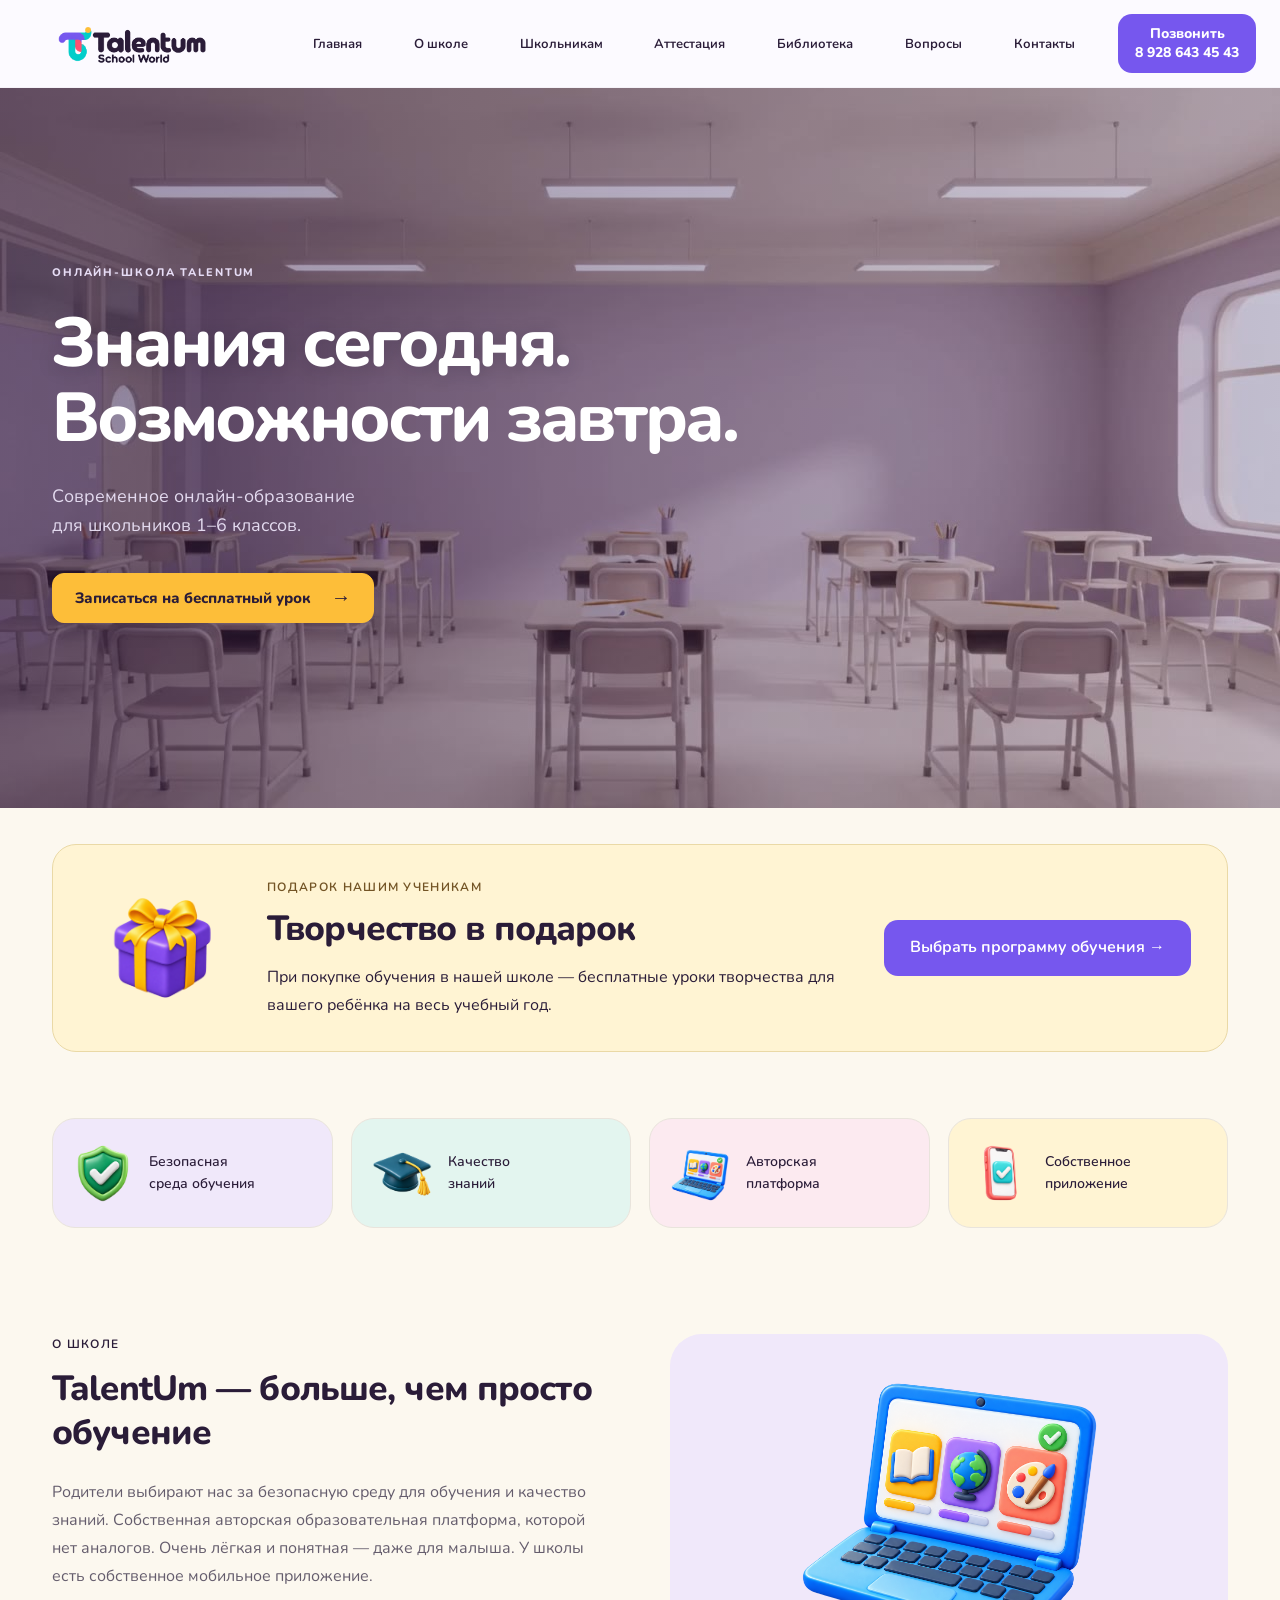
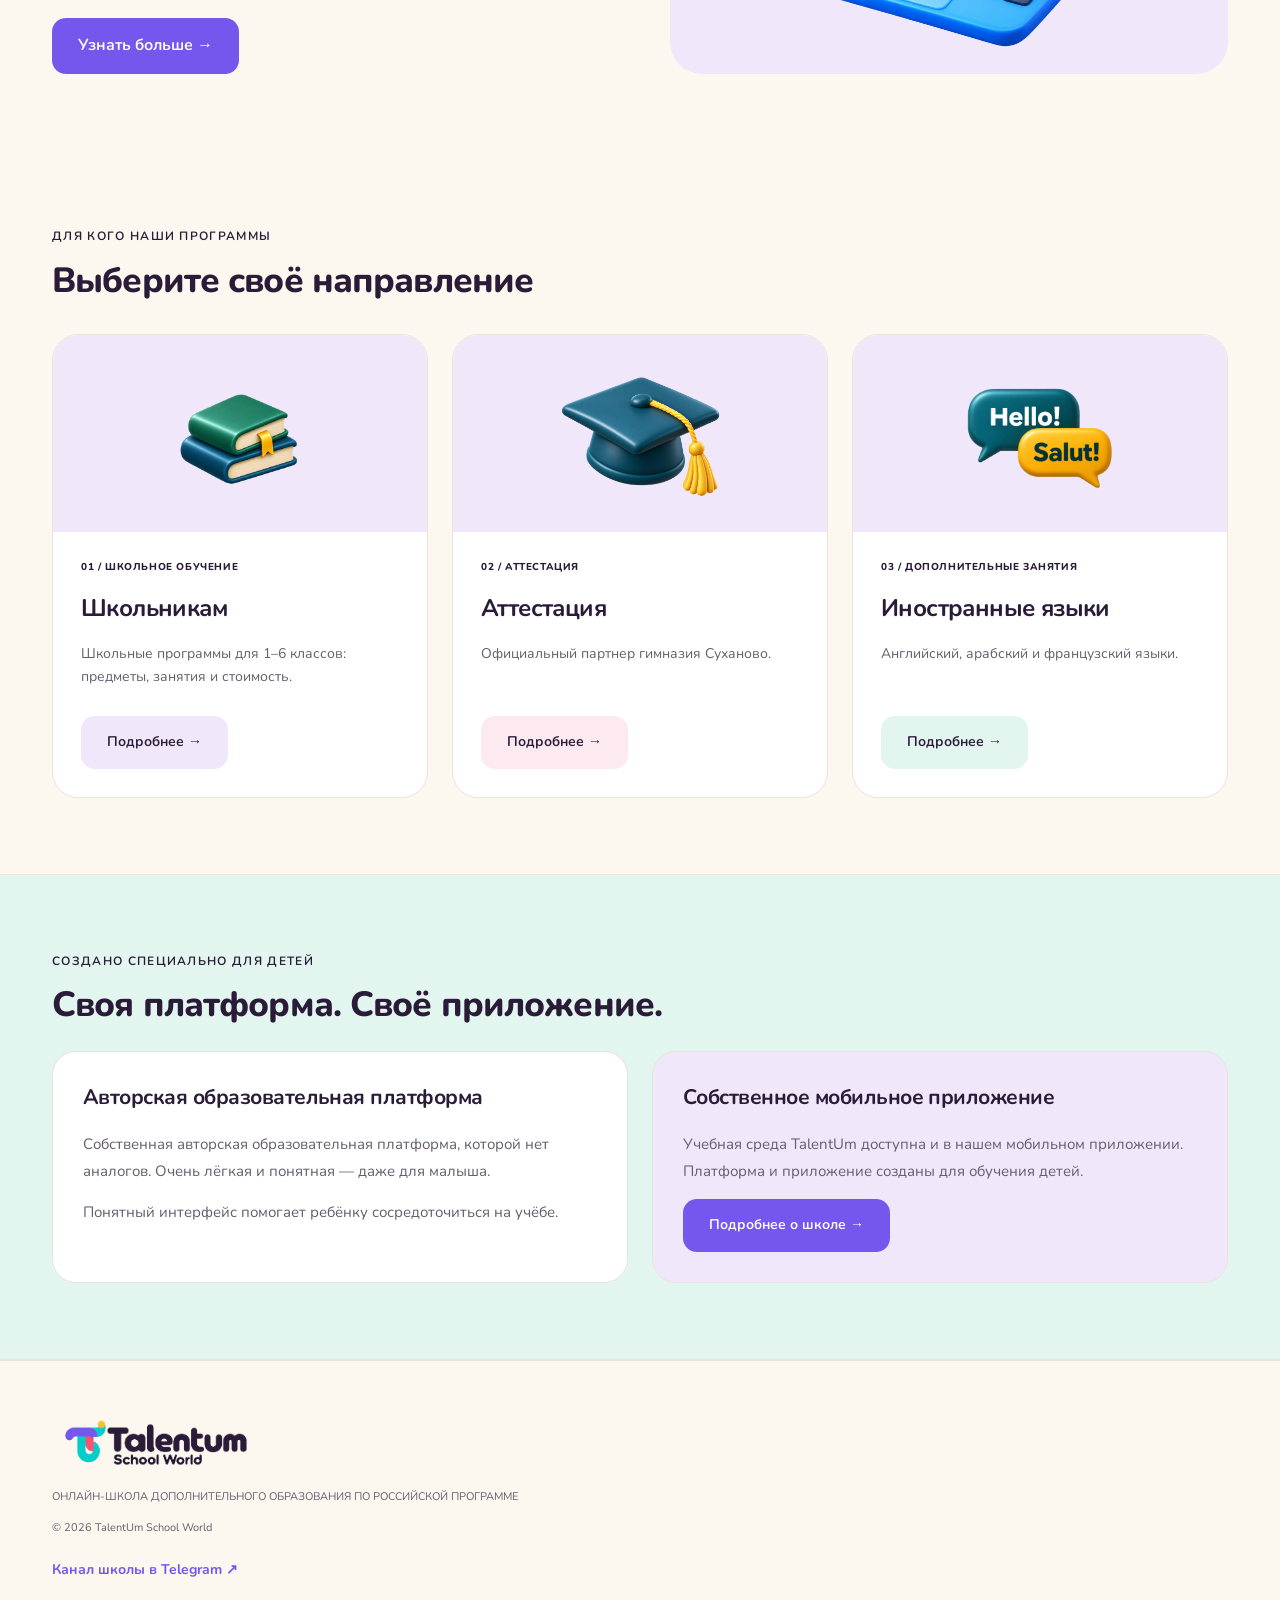
==== commit 3287e30f: "Balance navigation across header and remove excessive empty space" ====
--- a/index.html
+++ b/index.html
@@ -1,6 +1,6 @@
 <!DOCTYPE html>
 
-<html lang="ru"><head><meta charset="utf-8"/><meta content="width=device-width,initial-scale=1,viewport-fit=cover" name="viewport"/><title>Главная — TalentUm</title><link href="style.css?v=compact-nav-24" rel="stylesheet"/></head><body class="home-page"><header class="header"><div class="wrap" style="display:flex;align-items:center;width:100%"><a aria-label="TalentUm School World — главная" class="logo" href="index.html"><img alt="TalentUm School World" height="724" src="logo.png" width="2172"/></a><input class="mobile-toggle" id="menu" type="checkbox"/><button aria-controls="primary-navigation" aria-expanded="false" aria-label="Открыть меню" class="burger" type="button"><svg width="24" height="24" viewBox="0 0 24 24" fill="none" aria-hidden="true"><path d="M4 7h16M4 12h16M4 17h16" stroke="currentColor" stroke-width="1.7" stroke-linecap="round"/></svg></button><nav aria-label="Основная навигация" class="nav" id="primary-navigation"><a class="active" href="index.html">Главная</a><a class="" href="o-shkole.html">О школе</a><a class="" href="shkolniki.html">Школьникам</a><a class="" href="attestaciya.html">Аттестация</a><a class="" href="biblioteka.html">Библиотека</a><a class="" href="voprosy.html">Вопросы</a><a class="" href="kontakty.html">Контакты</a><a class="mobile-menu-phone" href="tel:+79286434543">Позвонить <span>8 928 643 45 43</span></a></nav><a class="header-booking" href="tel:+79286434543" aria-label="Позвонить в школу: 8 928 643 45 43">Позвонить<br/>8 928 643 45 43</a></div></header><section class="hero hero-premium" aria-labelledby="hero-title"><video class="hero-school-video" data-desktop-src="hero-background.mp4" data-mobile-src="hero-background-mobile.mp4" autoplay muted loop playsinline preload="metadata" poster="hero-background.jpg" aria-hidden="true" tabindex="-1"></video><div class="wrap hero-grid"><div class="hero-copy"><p class="hero-eyebrow">ОНЛАЙН-ШКОЛА TALENTUM</p><h1 id="hero-title">Знания сегодня.<br/><span>Возможности завтра.</span></h1><p class="hero-subtitle">Современное онлайн-образование<br class="hero-desktop-break"/> для школьников 1–6 классов.</p><div class="hero-actions"><a class="btn lesson-cta" href="kontakty.html">Записаться на бесплатный урок <span aria-hidden="true">→</span></a></div></div></div></section>
+<html lang="ru"><head><meta charset="utf-8"/><meta content="width=device-width,initial-scale=1,viewport-fit=cover" name="viewport"/><title>Главная — TalentUm</title><link href="style.css?v=balanced-nav-25" rel="stylesheet"/></head><body class="home-page"><header class="header"><div class="wrap" style="display:flex;align-items:center;width:100%"><a aria-label="TalentUm School World — главная" class="logo" href="index.html"><img alt="TalentUm School World" height="724" src="logo.png" width="2172"/></a><input class="mobile-toggle" id="menu" type="checkbox"/><button aria-controls="primary-navigation" aria-expanded="false" aria-label="Открыть меню" class="burger" type="button"><svg width="24" height="24" viewBox="0 0 24 24" fill="none" aria-hidden="true"><path d="M4 7h16M4 12h16M4 17h16" stroke="currentColor" stroke-width="1.7" stroke-linecap="round"/></svg></button><nav aria-label="Основная навигация" class="nav" id="primary-navigation"><a class="active" href="index.html">Главная</a><a class="" href="o-shkole.html">О школе</a><a class="" href="shkolniki.html">Школьникам</a><a class="" href="attestaciya.html">Аттестация</a><a class="" href="biblioteka.html">Библиотека</a><a class="" href="voprosy.html">Вопросы</a><a class="" href="kontakty.html">Контакты</a><a class="mobile-menu-phone" href="tel:+79286434543">Позвонить <span>8 928 643 45 43</span></a></nav><a class="header-booking" href="tel:+79286434543" aria-label="Позвонить в школу: 8 928 643 45 43">Позвонить<br/>8 928 643 45 43</a></div></header><section class="hero hero-premium" aria-labelledby="hero-title"><video class="hero-school-video" data-desktop-src="hero-background.mp4" data-mobile-src="hero-background-mobile.mp4" autoplay muted loop playsinline preload="metadata" poster="hero-background.jpg" aria-hidden="true" tabindex="-1"></video><div class="wrap hero-grid"><div class="hero-copy"><p class="hero-eyebrow">ОНЛАЙН-ШКОЛА TALENTUM</p><h1 id="hero-title">Знания сегодня.<br/><span>Возможности завтра.</span></h1><p class="hero-subtitle">Современное онлайн-образование<br class="hero-desktop-break"/> для школьников 1–6 классов.</p><div class="hero-actions"><a class="btn lesson-cta" href="kontakty.html">Записаться на бесплатный урок <span aria-hidden="true">→</span></a></div></div></div></section>
 <section class="section school-bonus"><div class="wrap"><div class="bonus-card"><img class="bonus-art" src="gift-art.png" alt="Фиолетовый подарок с золотым бантом" width="1312" height="1199" loading="lazy"/><div><div class="eyebrow">Подарок нашим ученикам</div><h2>Творчество в подарок</h2><p>При покупке обучения в нашей школе — бесплатные уроки творчества для вашего ребёнка на весь учебный год.</p></div><a class="btn" href="shkolniki.html">Выбрать программу обучения →</a></div></div></section><div class="wrap"><div class="features"><div class="feature" data-accent="0"><span aria-hidden="true" class="ico"><img alt="" height="1280" src="icon-shield.png" width="1280"/></span><span class="feature-label">Безопасная<br/>среда обучения</span></div><div class="feature" data-accent="1"><span aria-hidden="true" class="ico"><img alt="" height="1280" src="icon-cap.png" width="1280"/></span><span class="feature-label">Качество<br/>знаний</span></div><div class="feature" data-accent="2"><span aria-hidden="true" class="ico"><img alt="" height="1280" src="icon-laptop.png" width="1280"/></span><span class="feature-label">Авторская<br/>платформа</span></div><div class="feature" data-accent="3"><span aria-hidden="true" class="ico"><img alt="" height="1280" src="icon-phone.png" width="1280"/></span><span class="feature-label">Собственное<br/>приложение</span></div></div></div>
 <section class="section"><div class="wrap about"><div><div class="eyebrow">О школе</div><h2>TalentUm — больше, чем просто обучение</h2><p>Родители выбирают нас за безопасную среду для обучения и качество знаний. Собственная авторская образовательная платформа, которой нет аналогов. Очень лёгкая и понятная — даже для малыша. У школы есть собственное мобильное приложение.</p><a class="btn" href="o-shkole.html">Узнать больше →</a></div><img alt="Собственная образовательная платформа и мобильное приложение" height="1280" src="icon-laptop.png" width="1280"/></div></section>
 <section class="section"><div class="wrap"><div class="eyebrow">Для кого наши программы</div><h2>Выберите своё направление</h2><div class="cards"><a class="card" href="shkolniki.html"><div class="card-media"><img alt="Книги и школьные знания" loading="lazy" src="card-school.png" width="1448" height="1086" style="object-fit:contain;padding:12px;transform:none"/></div><div class="body"><span class="card-category">01 / Школьное обучение</span><h3>Школьникам</h3><p class="mini">Школьные программы для 1–6 классов: предметы, занятия и стоимость.</p><span class="btn">Подробнее →</span></div></a><a class="card" href="attestaciya.html"><div class="card-media"><img alt="Аттестация" loading="lazy" src="icon-cap.png"/></div><div class="body"><span class="card-category">02 / Аттестация</span><h3>Аттестация</h3><p class="mini">Официальный партнер гимназия Суханово.</p><span class="btn">Подробнее →</span></div></a><a class="card" href="shkolniki.html#languages"><div class="card-media"><img alt="Изучение иностранных языков" loading="lazy" src="card-languages.png" width="1536" height="1024" style="object-fit:contain;padding:12px;transform:none"/></div><div class="body"><span class="card-category">03 / Дополнительные занятия</span><h3>Иностранные языки</h3><p class="mini">Английский, арабский и французский языки.</p><span class="btn">Подробнее →</span></div></a></div></div></section><section class="section school-details"><div class="wrap"><div class="eyebrow">Создано специально для детей</div><h2>Своя платформа. Своё приложение.</h2><div class="grid2"><div class="info"><h3>Авторская образовательная платформа</h3><p>Собственная авторская образовательная платформа, которой нет аналогов. Очень лёгкая и понятная — даже для малыша.</p><p>Понятный интерфейс помогает ребёнку сосредоточиться на учёбе.</p></div><div class="info"><h3>Собственное мобильное приложение</h3><p>Учебная среда TalentUm доступна и в нашем мобильном приложении. Платформа и приложение созданы для обучения детей.</p><a class="btn" href="o-shkole.html">Подробнее о школе →</a></div></div></div></section><footer class="footer"><div class="wrap"><div class="logo"><img alt="TalentUm School World" height="724" src="logo.png" width="2172"/></div><p>ОНЛАЙН-ШКОЛА ДОПОЛНИТЕЛЬНОГО ОБРАЗОВАНИЯ ПО РОССИЙСКОЙ ПРОГРАММЕ</p><p>© 2026 TalentUm School World</p><a class="channel-link" href="https://t.me/schoolworldUmmSara" rel="noopener noreferrer" target="_blank">Канал школы в Telegram ↗</a></div></footer><script src="menu.js?v=hero-18"></script><script src="hero-video.js?v=restore-22"></script><script src="partner-banner.js?v=hero-18"></script><script src="scroll-reveal.js?v=3"></script></body></html>
--- a/style.css
+++ b/style.css
@@ -310,5 +310,8 @@
 @media(min-width:1440px){.header .logo{margin-right:88px}}
 @media(max-width:1180px){.header .logo{position:relative;left:6px}}
 
-/* Compact desktop navigation, grouped toward the phone action. */
-@media(min-width:1181px){.header .nav{justify-content:flex-end;gap:6px}.header-booking{margin-left:28px}}
+/* Balanced navigation spacing uses the available header width. */
+@media(min-width:1181px){.header .nav{justify-content:space-between;gap:12px}.header .logo{margin-right:80px}.header-booking{margin-left:28px}}
+@media(min-width:1440px){.header .logo{margin-right:96px}}
+
+@media(min-width:1181px) and (max-width:1279px){.header .logo{margin-right:40px}}
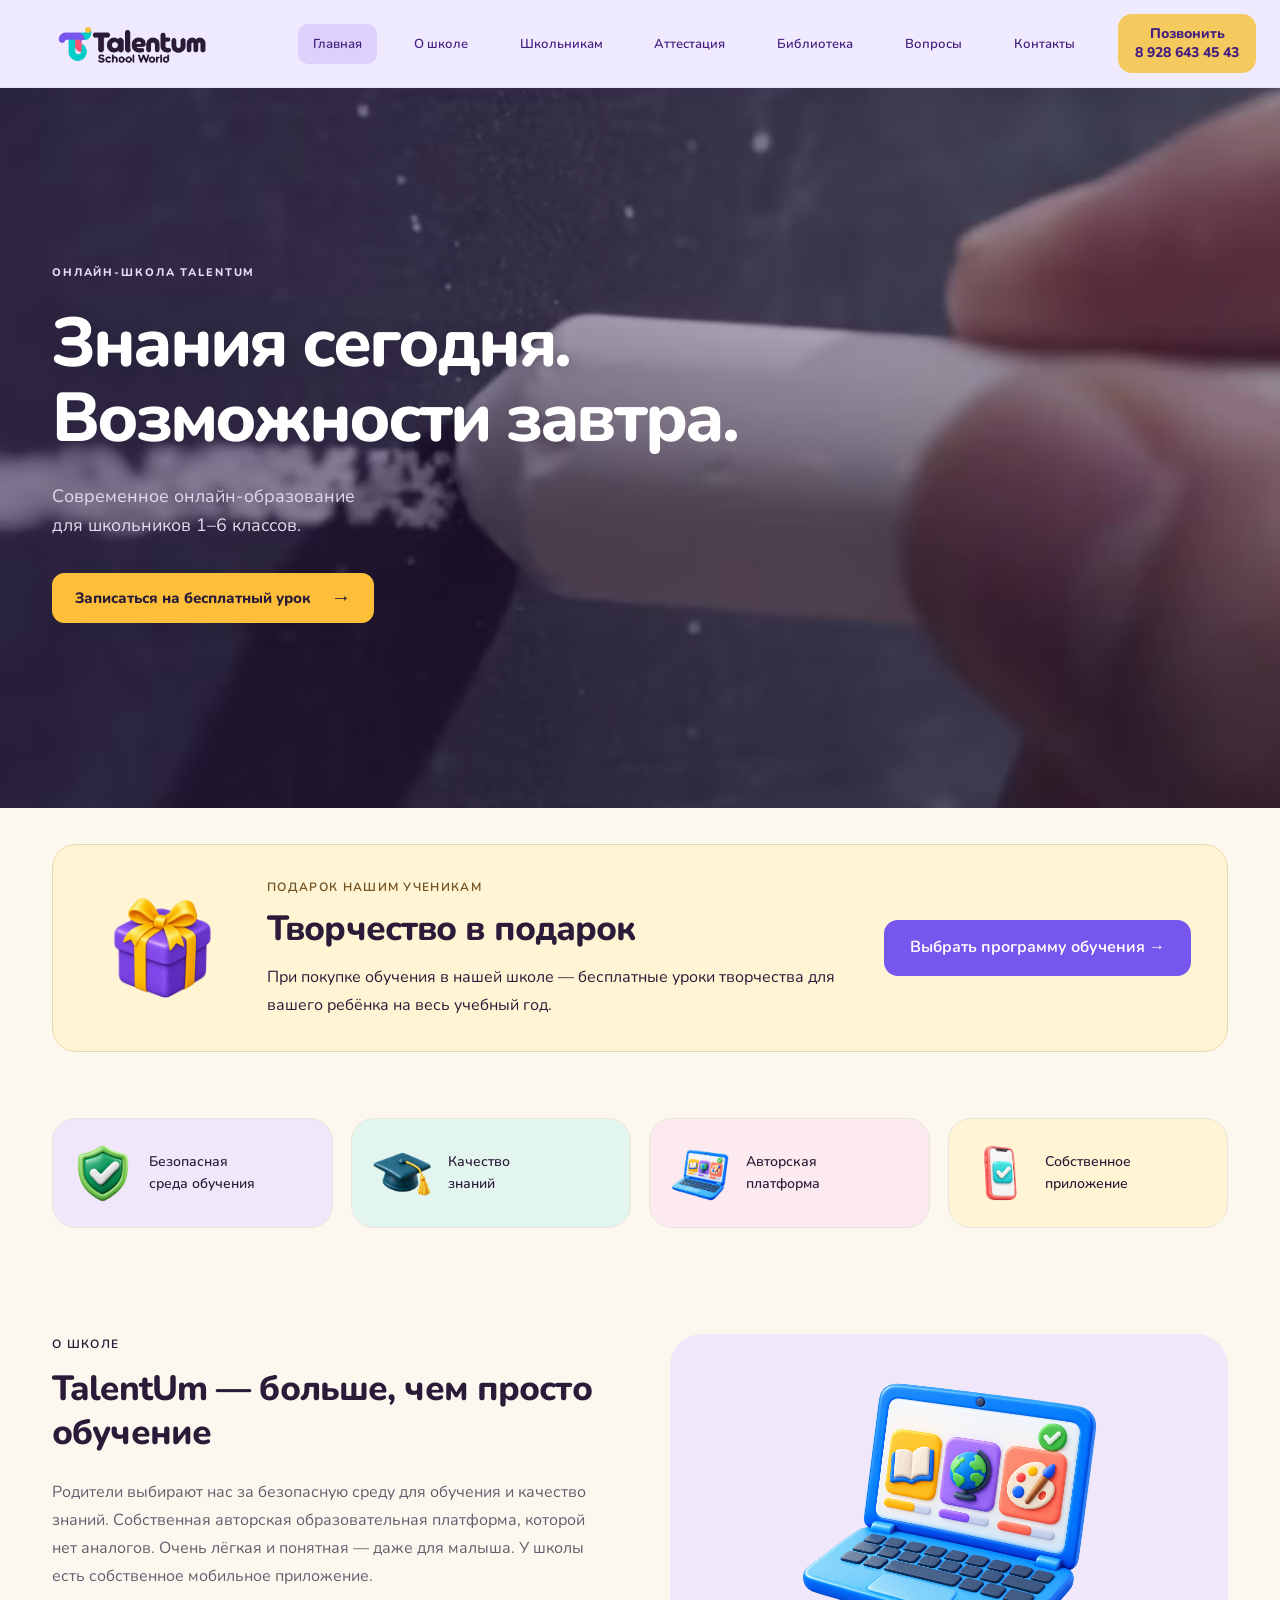
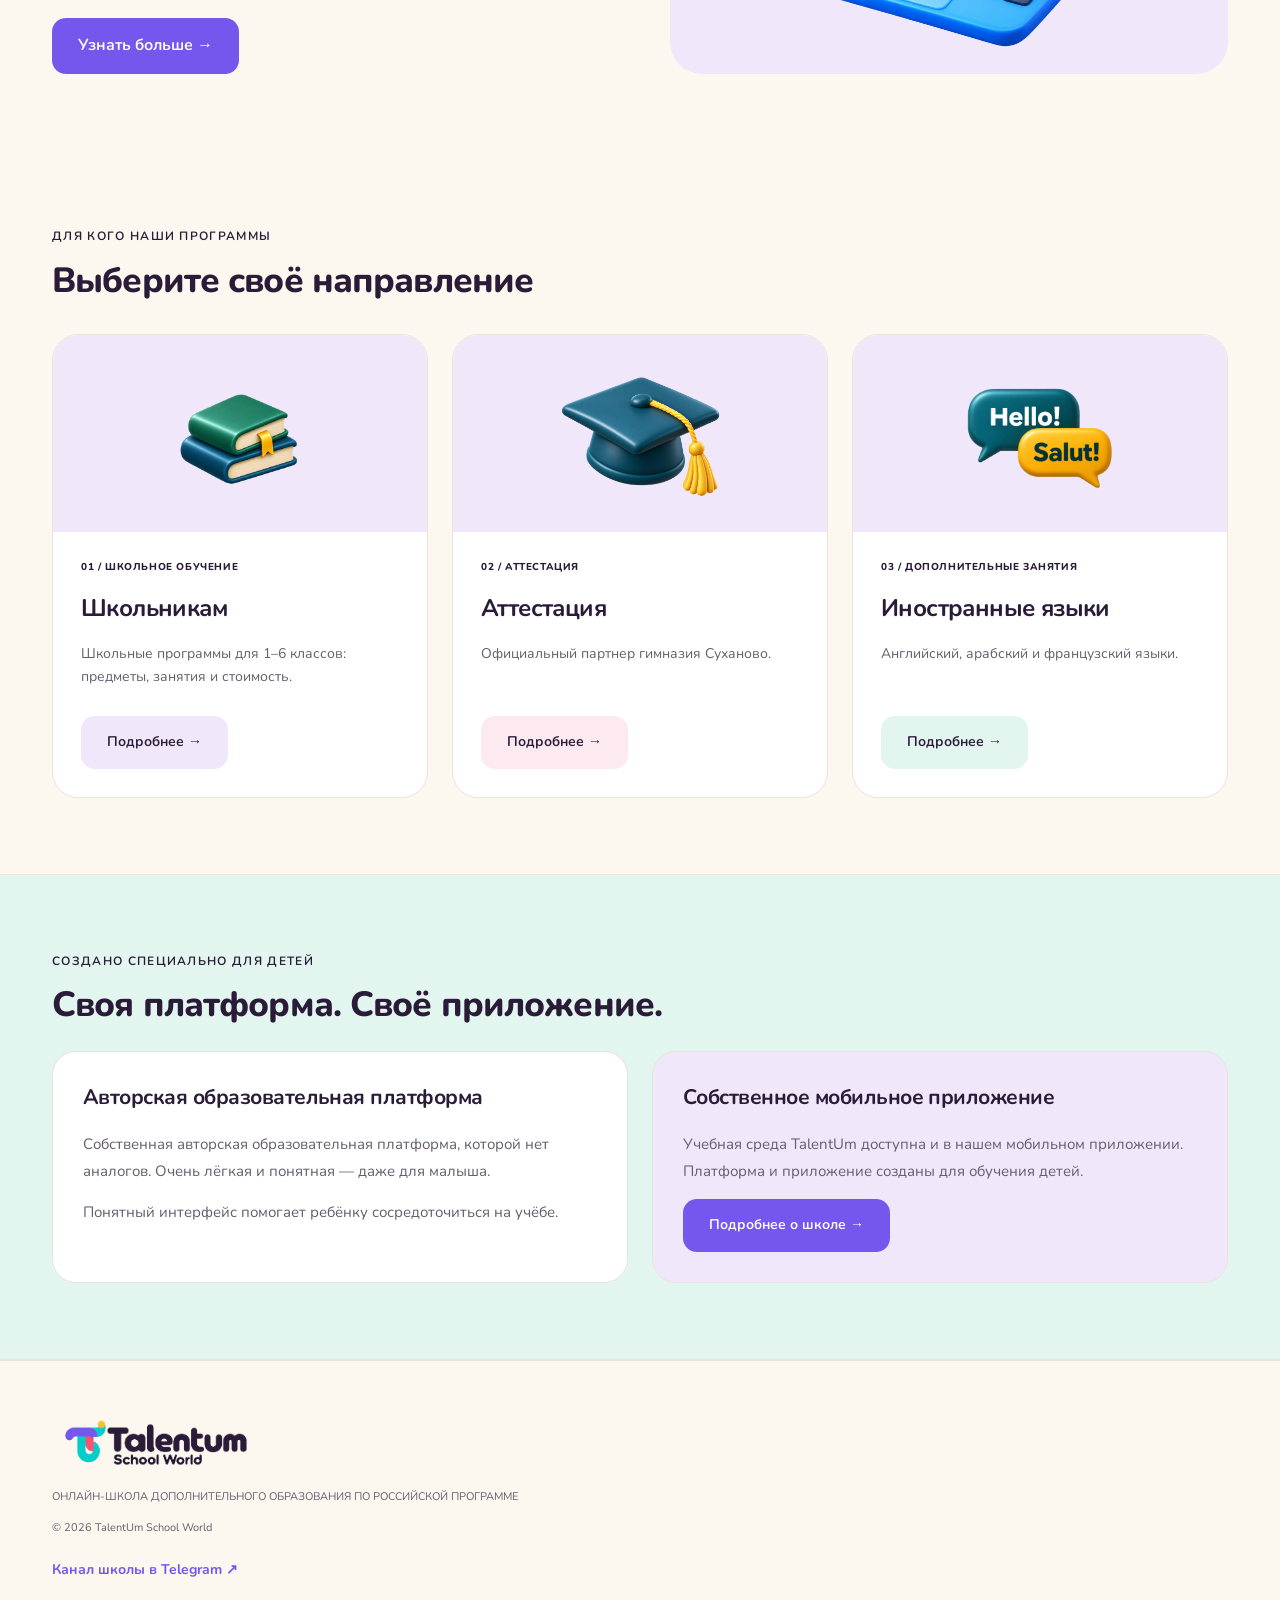
==== commit f2d36cc8: "Style navigation with lavender panel purple states and gold call button" ====
--- a/index.html
+++ b/index.html
@@ -1,6 +1,6 @@
 <!DOCTYPE html>
 
-<html lang="ru"><head><meta charset="utf-8"/><meta content="width=device-width,initial-scale=1,viewport-fit=cover" name="viewport"/><title>Главная — TalentUm</title><link href="style.css?v=balanced-nav-25" rel="stylesheet"/></head><body class="home-page"><header class="header"><div class="wrap" style="display:flex;align-items:center;width:100%"><a aria-label="TalentUm School World — главная" class="logo" href="index.html"><img alt="TalentUm School World" height="724" src="logo.png" width="2172"/></a><input class="mobile-toggle" id="menu" type="checkbox"/><button aria-controls="primary-navigation" aria-expanded="false" aria-label="Открыть меню" class="burger" type="button"><svg width="24" height="24" viewBox="0 0 24 24" fill="none" aria-hidden="true"><path d="M4 7h16M4 12h16M4 17h16" stroke="currentColor" stroke-width="1.7" stroke-linecap="round"/></svg></button><nav aria-label="Основная навигация" class="nav" id="primary-navigation"><a class="active" href="index.html">Главная</a><a class="" href="o-shkole.html">О школе</a><a class="" href="shkolniki.html">Школьникам</a><a class="" href="attestaciya.html">Аттестация</a><a class="" href="biblioteka.html">Библиотека</a><a class="" href="voprosy.html">Вопросы</a><a class="" href="kontakty.html">Контакты</a><a class="mobile-menu-phone" href="tel:+79286434543">Позвонить <span>8 928 643 45 43</span></a></nav><a class="header-booking" href="tel:+79286434543" aria-label="Позвонить в школу: 8 928 643 45 43">Позвонить<br/>8 928 643 45 43</a></div></header><section class="hero hero-premium" aria-labelledby="hero-title"><video class="hero-school-video" data-desktop-src="hero-background.mp4" data-mobile-src="hero-background-mobile.mp4" autoplay muted loop playsinline preload="metadata" poster="hero-background.jpg" aria-hidden="true" tabindex="-1"></video><div class="wrap hero-grid"><div class="hero-copy"><p class="hero-eyebrow">ОНЛАЙН-ШКОЛА TALENTUM</p><h1 id="hero-title">Знания сегодня.<br/><span>Возможности завтра.</span></h1><p class="hero-subtitle">Современное онлайн-образование<br class="hero-desktop-break"/> для школьников 1–6 классов.</p><div class="hero-actions"><a class="btn lesson-cta" href="kontakty.html">Записаться на бесплатный урок <span aria-hidden="true">→</span></a></div></div></div></section>
+<html lang="ru"><head><meta charset="utf-8"/><meta content="width=device-width,initial-scale=1,viewport-fit=cover" name="viewport"/><title>Главная — TalentUm</title><link href="style.css?v=lavender-header-26" rel="stylesheet"/></head><body class="home-page"><header class="header"><div class="wrap" style="display:flex;align-items:center;width:100%"><a aria-label="TalentUm School World — главная" class="logo" href="index.html"><img alt="TalentUm School World" height="724" src="logo.png" width="2172"/></a><input class="mobile-toggle" id="menu" type="checkbox"/><button aria-controls="primary-navigation" aria-expanded="false" aria-label="Открыть меню" class="burger" type="button"><svg width="24" height="24" viewBox="0 0 24 24" fill="none" aria-hidden="true"><path d="M4 7h16M4 12h16M4 17h16" stroke="currentColor" stroke-width="1.7" stroke-linecap="round"/></svg></button><nav aria-label="Основная навигация" class="nav" id="primary-navigation"><a class="active" href="index.html">Главная</a><a class="" href="o-shkole.html">О школе</a><a class="" href="shkolniki.html">Школьникам</a><a class="" href="attestaciya.html">Аттестация</a><a class="" href="biblioteka.html">Библиотека</a><a class="" href="voprosy.html">Вопросы</a><a class="" href="kontakty.html">Контакты</a><a class="mobile-menu-phone" href="tel:+79286434543">Позвонить <span>8 928 643 45 43</span></a></nav><a class="header-booking" href="tel:+79286434543" aria-label="Позвонить в школу: 8 928 643 45 43">Позвонить<br/>8 928 643 45 43</a></div></header><section class="hero hero-premium" aria-labelledby="hero-title"><video class="hero-school-video" data-desktop-src="hero-background.mp4" data-mobile-src="hero-background-mobile.mp4" autoplay muted loop playsinline preload="metadata" poster="hero-background.jpg" aria-hidden="true" tabindex="-1"></video><div class="wrap hero-grid"><div class="hero-copy"><p class="hero-eyebrow">ОНЛАЙН-ШКОЛА TALENTUM</p><h1 id="hero-title">Знания сегодня.<br/><span>Возможности завтра.</span></h1><p class="hero-subtitle">Современное онлайн-образование<br class="hero-desktop-break"/> для школьников 1–6 классов.</p><div class="hero-actions"><a class="btn lesson-cta" href="kontakty.html">Записаться на бесплатный урок <span aria-hidden="true">→</span></a></div></div></div></section>
 <section class="section school-bonus"><div class="wrap"><div class="bonus-card"><img class="bonus-art" src="gift-art.png" alt="Фиолетовый подарок с золотым бантом" width="1312" height="1199" loading="lazy"/><div><div class="eyebrow">Подарок нашим ученикам</div><h2>Творчество в подарок</h2><p>При покупке обучения в нашей школе — бесплатные уроки творчества для вашего ребёнка на весь учебный год.</p></div><a class="btn" href="shkolniki.html">Выбрать программу обучения →</a></div></div></section><div class="wrap"><div class="features"><div class="feature" data-accent="0"><span aria-hidden="true" class="ico"><img alt="" height="1280" src="icon-shield.png" width="1280"/></span><span class="feature-label">Безопасная<br/>среда обучения</span></div><div class="feature" data-accent="1"><span aria-hidden="true" class="ico"><img alt="" height="1280" src="icon-cap.png" width="1280"/></span><span class="feature-label">Качество<br/>знаний</span></div><div class="feature" data-accent="2"><span aria-hidden="true" class="ico"><img alt="" height="1280" src="icon-laptop.png" width="1280"/></span><span class="feature-label">Авторская<br/>платформа</span></div><div class="feature" data-accent="3"><span aria-hidden="true" class="ico"><img alt="" height="1280" src="icon-phone.png" width="1280"/></span><span class="feature-label">Собственное<br/>приложение</span></div></div></div>
 <section class="section"><div class="wrap about"><div><div class="eyebrow">О школе</div><h2>TalentUm — больше, чем просто обучение</h2><p>Родители выбирают нас за безопасную среду для обучения и качество знаний. Собственная авторская образовательная платформа, которой нет аналогов. Очень лёгкая и понятная — даже для малыша. У школы есть собственное мобильное приложение.</p><a class="btn" href="o-shkole.html">Узнать больше →</a></div><img alt="Собственная образовательная платформа и мобильное приложение" height="1280" src="icon-laptop.png" width="1280"/></div></section>
 <section class="section"><div class="wrap"><div class="eyebrow">Для кого наши программы</div><h2>Выберите своё направление</h2><div class="cards"><a class="card" href="shkolniki.html"><div class="card-media"><img alt="Книги и школьные знания" loading="lazy" src="card-school.png" width="1448" height="1086" style="object-fit:contain;padding:12px;transform:none"/></div><div class="body"><span class="card-category">01 / Школьное обучение</span><h3>Школьникам</h3><p class="mini">Школьные программы для 1–6 классов: предметы, занятия и стоимость.</p><span class="btn">Подробнее →</span></div></a><a class="card" href="attestaciya.html"><div class="card-media"><img alt="Аттестация" loading="lazy" src="icon-cap.png"/></div><div class="body"><span class="card-category">02 / Аттестация</span><h3>Аттестация</h3><p class="mini">Официальный партнер гимназия Суханово.</p><span class="btn">Подробнее →</span></div></a><a class="card" href="shkolniki.html#languages"><div class="card-media"><img alt="Изучение иностранных языков" loading="lazy" src="card-languages.png" width="1536" height="1024" style="object-fit:contain;padding:12px;transform:none"/></div><div class="body"><span class="card-category">03 / Дополнительные занятия</span><h3>Иностранные языки</h3><p class="mini">Английский, арабский и французский языки.</p><span class="btn">Подробнее →</span></div></a></div></div></section><section class="section school-details"><div class="wrap"><div class="eyebrow">Создано специально для детей</div><h2>Своя платформа. Своё приложение.</h2><div class="grid2"><div class="info"><h3>Авторская образовательная платформа</h3><p>Собственная авторская образовательная платформа, которой нет аналогов. Очень лёгкая и понятная — даже для малыша.</p><p>Понятный интерфейс помогает ребёнку сосредоточиться на учёбе.</p></div><div class="info"><h3>Собственное мобильное приложение</h3><p>Учебная среда TalentUm доступна и в нашем мобильном приложении. Платформа и приложение созданы для обучения детей.</p><a class="btn" href="o-shkole.html">Подробнее о школе →</a></div></div></div></section><footer class="footer"><div class="wrap"><div class="logo"><img alt="TalentUm School World" height="724" src="logo.png" width="2172"/></div><p>ОНЛАЙН-ШКОЛА ДОПОЛНИТЕЛЬНОГО ОБРАЗОВАНИЯ ПО РОССИЙСКОЙ ПРОГРАММЕ</p><p>© 2026 TalentUm School World</p><a class="channel-link" href="https://t.me/schoolworldUmmSara" rel="noopener noreferrer" target="_blank">Канал школы в Telegram ↗</a></div></footer><script src="menu.js?v=hero-18"></script><script src="hero-video.js?v=restore-22"></script><script src="partner-banner.js?v=hero-18"></script><script src="scroll-reveal.js?v=3"></script></body></html>
--- a/style.css
+++ b/style.css
@@ -315,3 +315,17 @@
 @media(min-width:1440px){.header .logo{margin-right:96px}}
 
 @media(min-width:1181px) and (max-width:1279px){.header .logo{margin-right:40px}}
+
+/* Header presentation only: lavender panel, clear active state and gold phone CTA. */
+.header,.home-page .header{background:#F0EAFE;box-shadow:0 3px 14px #45208012;border-bottom:1px solid #4520800A}
+.header .nav{background:#F0EAFE}
+.header .nav a{color:#452080;font-weight:600;padding:10px 14px;border-radius:10px;border-color:transparent;background:transparent;transition:background-color .25s ease,color .25s ease,border-color .25s ease}
+.header .nav a.active{background:#DDD0FA;color:#452080;border-color:transparent}
+.header .nav a.active::after{display:none}
+.header .nav a:hover,.header .nav a:focus-visible{background:#6635C5;color:#fff;border-color:transparent}
+.header .nav a:focus-visible{outline:2px solid #452080;outline-offset:3px}
+.header .nav a.mobile-menu-phone{color:#452080;font-weight:600;border-radius:10px}
+.header .nav a.mobile-menu-phone:hover,.header .nav a.mobile-menu-phone:focus-visible{color:#fff;background:#6635C5}
+.header .header-booking{background:#F4C95D;color:#452080;border-color:transparent;transition:background-color .25s ease,color .25s ease}
+.header .header-booking:hover,.header .header-booking:focus-visible{background:#F8D67E;color:#452080;border-color:transparent}
+@media(prefers-reduced-motion:reduce){.header .nav a,.header .header-booking{transition:none}}
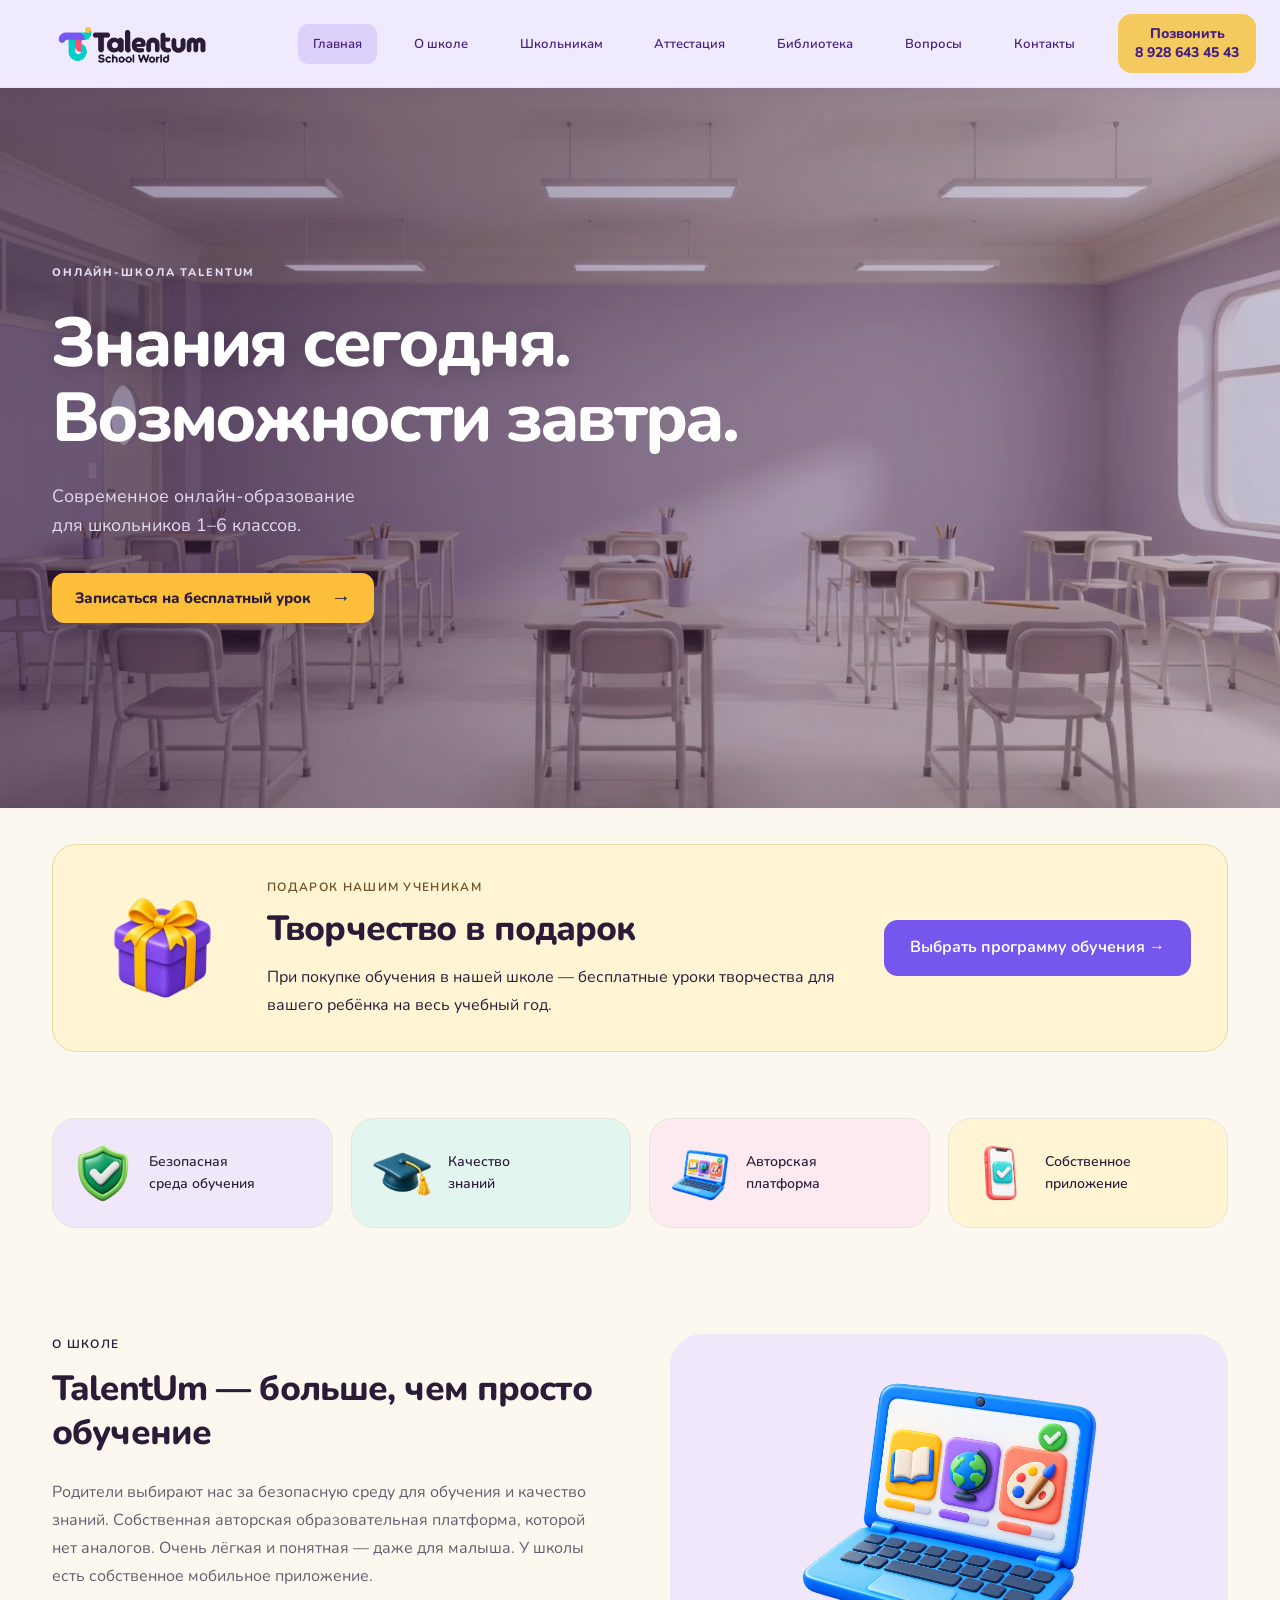
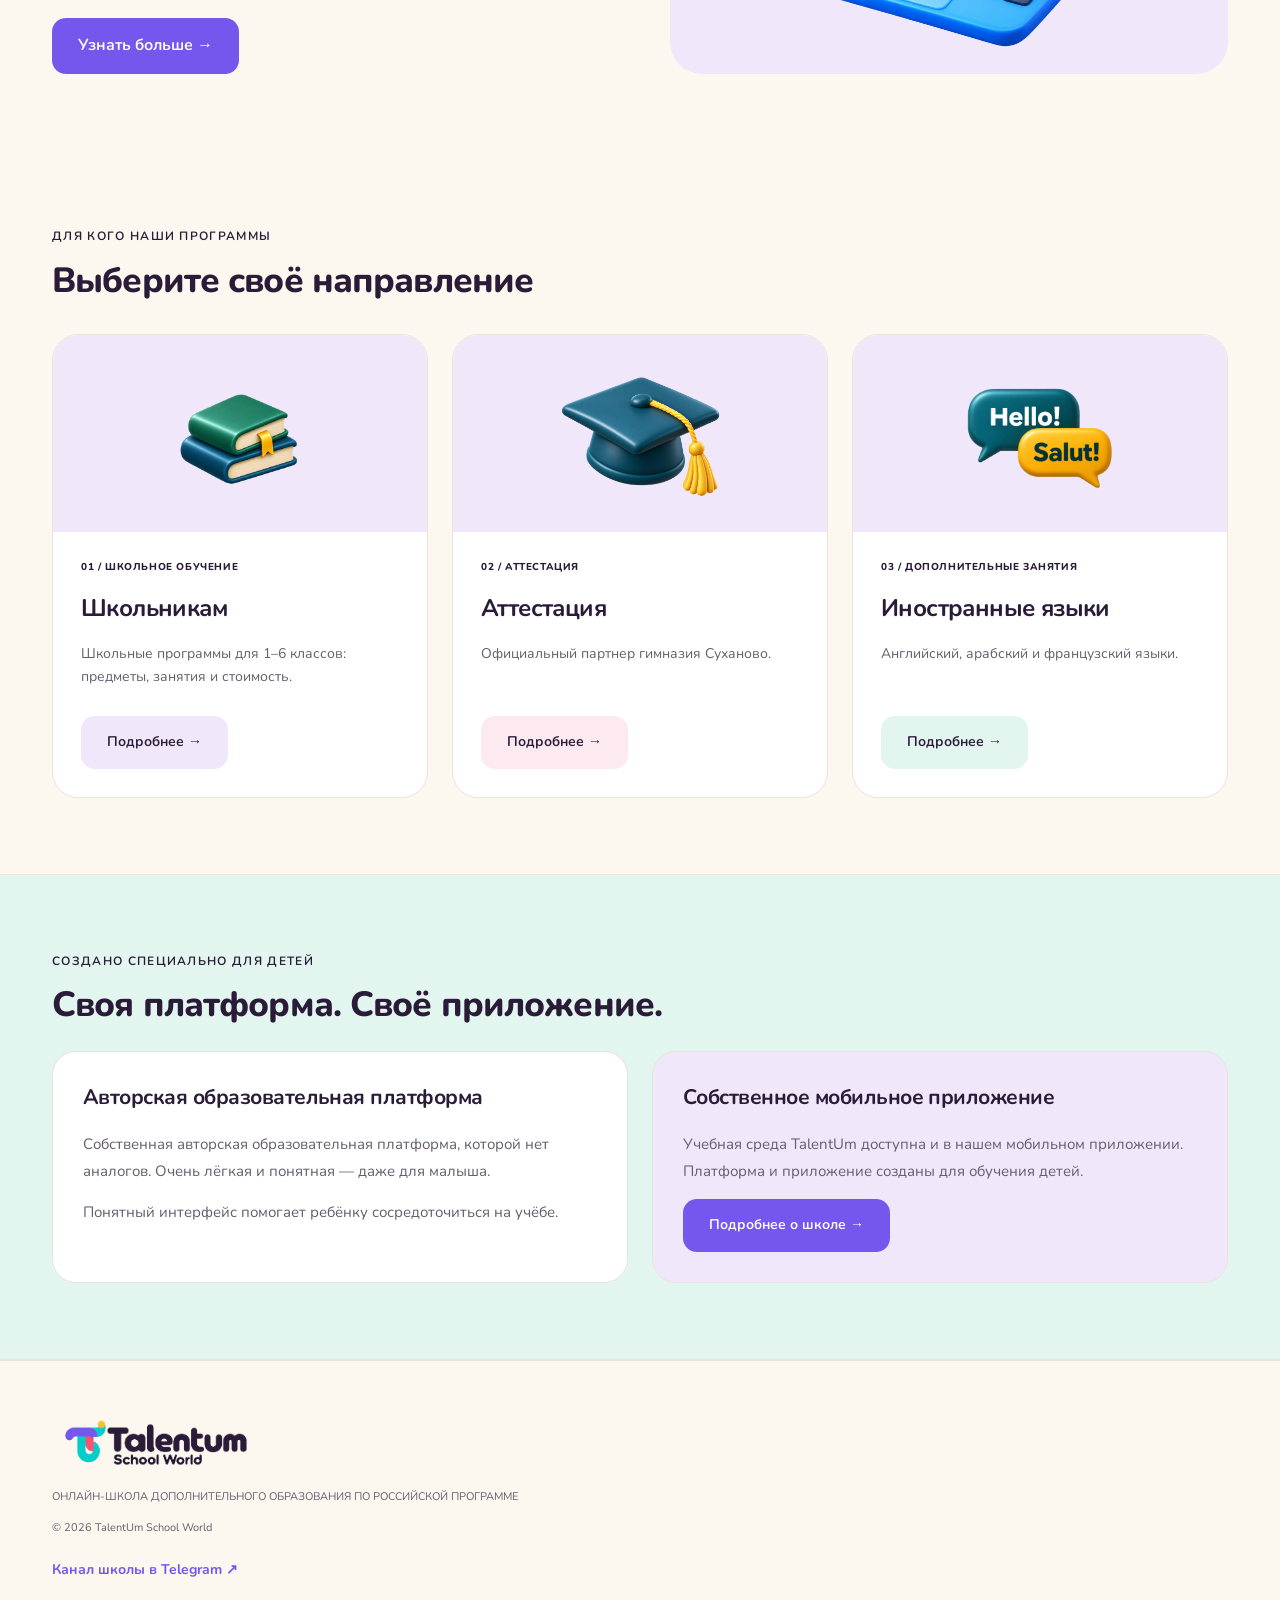
==== commit 0fcda59a: "Make partner badge larger and inset it from screen corner" ====
--- a/index.html
+++ b/index.html
@@ -1,6 +1,6 @@
 <!DOCTYPE html>
 
-<html lang="ru"><head><meta charset="utf-8"/><meta content="width=device-width,initial-scale=1,viewport-fit=cover" name="viewport"/><title>Главная — TalentUm</title><link href="style.css?v=lavender-header-26" rel="stylesheet"/></head><body class="home-page"><header class="header"><div class="wrap" style="display:flex;align-items:center;width:100%"><a aria-label="TalentUm School World — главная" class="logo" href="index.html"><img alt="TalentUm School World" height="724" src="logo.png" width="2172"/></a><input class="mobile-toggle" id="menu" type="checkbox"/><button aria-controls="primary-navigation" aria-expanded="false" aria-label="Открыть меню" class="burger" type="button"><svg width="24" height="24" viewBox="0 0 24 24" fill="none" aria-hidden="true"><path d="M4 7h16M4 12h16M4 17h16" stroke="currentColor" stroke-width="1.7" stroke-linecap="round"/></svg></button><nav aria-label="Основная навигация" class="nav" id="primary-navigation"><a class="active" href="index.html">Главная</a><a class="" href="o-shkole.html">О школе</a><a class="" href="shkolniki.html">Школьникам</a><a class="" href="attestaciya.html">Аттестация</a><a class="" href="biblioteka.html">Библиотека</a><a class="" href="voprosy.html">Вопросы</a><a class="" href="kontakty.html">Контакты</a><a class="mobile-menu-phone" href="tel:+79286434543">Позвонить <span>8 928 643 45 43</span></a></nav><a class="header-booking" href="tel:+79286434543" aria-label="Позвонить в школу: 8 928 643 45 43">Позвонить<br/>8 928 643 45 43</a></div></header><section class="hero hero-premium" aria-labelledby="hero-title"><video class="hero-school-video" data-desktop-src="hero-background.mp4" data-mobile-src="hero-background-mobile.mp4" autoplay muted loop playsinline preload="metadata" poster="hero-background.jpg" aria-hidden="true" tabindex="-1"></video><div class="wrap hero-grid"><div class="hero-copy"><p class="hero-eyebrow">ОНЛАЙН-ШКОЛА TALENTUM</p><h1 id="hero-title">Знания сегодня.<br/><span>Возможности завтра.</span></h1><p class="hero-subtitle">Современное онлайн-образование<br class="hero-desktop-break"/> для школьников 1–6 классов.</p><div class="hero-actions"><a class="btn lesson-cta" href="kontakty.html">Записаться на бесплатный урок <span aria-hidden="true">→</span></a></div></div></div></section>
+<html lang="ru"><head><meta charset="utf-8"/><meta content="width=device-width,initial-scale=1,viewport-fit=cover" name="viewport"/><title>Главная — TalentUm</title><link href="style.css?v=partner-visible-27" rel="stylesheet"/></head><body class="home-page"><header class="header"><div class="wrap" style="display:flex;align-items:center;width:100%"><a aria-label="TalentUm School World — главная" class="logo" href="index.html"><img alt="TalentUm School World" height="724" src="logo.png" width="2172"/></a><input class="mobile-toggle" id="menu" type="checkbox"/><button aria-controls="primary-navigation" aria-expanded="false" aria-label="Открыть меню" class="burger" type="button"><svg width="24" height="24" viewBox="0 0 24 24" fill="none" aria-hidden="true"><path d="M4 7h16M4 12h16M4 17h16" stroke="currentColor" stroke-width="1.7" stroke-linecap="round"/></svg></button><nav aria-label="Основная навигация" class="nav" id="primary-navigation"><a class="active" href="index.html">Главная</a><a class="" href="o-shkole.html">О школе</a><a class="" href="shkolniki.html">Школьникам</a><a class="" href="attestaciya.html">Аттестация</a><a class="" href="biblioteka.html">Библиотека</a><a class="" href="voprosy.html">Вопросы</a><a class="" href="kontakty.html">Контакты</a><a class="mobile-menu-phone" href="tel:+79286434543">Позвонить <span>8 928 643 45 43</span></a></nav><a class="header-booking" href="tel:+79286434543" aria-label="Позвонить в школу: 8 928 643 45 43">Позвонить<br/>8 928 643 45 43</a></div></header><section class="hero hero-premium" aria-labelledby="hero-title"><video class="hero-school-video" data-desktop-src="hero-background.mp4" data-mobile-src="hero-background-mobile.mp4" autoplay muted loop playsinline preload="metadata" poster="hero-background.jpg" aria-hidden="true" tabindex="-1"></video><div class="wrap hero-grid"><div class="hero-copy"><p class="hero-eyebrow">ОНЛАЙН-ШКОЛА TALENTUM</p><h1 id="hero-title">Знания сегодня.<br/><span>Возможности завтра.</span></h1><p class="hero-subtitle">Современное онлайн-образование<br class="hero-desktop-break"/> для школьников 1–6 классов.</p><div class="hero-actions"><a class="btn lesson-cta" href="kontakty.html">Записаться на бесплатный урок <span aria-hidden="true">→</span></a></div></div></div></section>
 <section class="section school-bonus"><div class="wrap"><div class="bonus-card"><img class="bonus-art" src="gift-art.png" alt="Фиолетовый подарок с золотым бантом" width="1312" height="1199" loading="lazy"/><div><div class="eyebrow">Подарок нашим ученикам</div><h2>Творчество в подарок</h2><p>При покупке обучения в нашей школе — бесплатные уроки творчества для вашего ребёнка на весь учебный год.</p></div><a class="btn" href="shkolniki.html">Выбрать программу обучения →</a></div></div></section><div class="wrap"><div class="features"><div class="feature" data-accent="0"><span aria-hidden="true" class="ico"><img alt="" height="1280" src="icon-shield.png" width="1280"/></span><span class="feature-label">Безопасная<br/>среда обучения</span></div><div class="feature" data-accent="1"><span aria-hidden="true" class="ico"><img alt="" height="1280" src="icon-cap.png" width="1280"/></span><span class="feature-label">Качество<br/>знаний</span></div><div class="feature" data-accent="2"><span aria-hidden="true" class="ico"><img alt="" height="1280" src="icon-laptop.png" width="1280"/></span><span class="feature-label">Авторская<br/>платформа</span></div><div class="feature" data-accent="3"><span aria-hidden="true" class="ico"><img alt="" height="1280" src="icon-phone.png" width="1280"/></span><span class="feature-label">Собственное<br/>приложение</span></div></div></div>
 <section class="section"><div class="wrap about"><div><div class="eyebrow">О школе</div><h2>TalentUm — больше, чем просто обучение</h2><p>Родители выбирают нас за безопасную среду для обучения и качество знаний. Собственная авторская образовательная платформа, которой нет аналогов. Очень лёгкая и понятная — даже для малыша. У школы есть собственное мобильное приложение.</p><a class="btn" href="o-shkole.html">Узнать больше →</a></div><img alt="Собственная образовательная платформа и мобильное приложение" height="1280" src="icon-laptop.png" width="1280"/></div></section>
 <section class="section"><div class="wrap"><div class="eyebrow">Для кого наши программы</div><h2>Выберите своё направление</h2><div class="cards"><a class="card" href="shkolniki.html"><div class="card-media"><img alt="Книги и школьные знания" loading="lazy" src="card-school.png" width="1448" height="1086" style="object-fit:contain;padding:12px;transform:none"/></div><div class="body"><span class="card-category">01 / Школьное обучение</span><h3>Школьникам</h3><p class="mini">Школьные программы для 1–6 классов: предметы, занятия и стоимость.</p><span class="btn">Подробнее →</span></div></a><a class="card" href="attestaciya.html"><div class="card-media"><img alt="Аттестация" loading="lazy" src="icon-cap.png"/></div><div class="body"><span class="card-category">02 / Аттестация</span><h3>Аттестация</h3><p class="mini">Официальный партнер гимназия Суханово.</p><span class="btn">Подробнее →</span></div></a><a class="card" href="shkolniki.html#languages"><div class="card-media"><img alt="Изучение иностранных языков" loading="lazy" src="card-languages.png" width="1536" height="1024" style="object-fit:contain;padding:12px;transform:none"/></div><div class="body"><span class="card-category">03 / Дополнительные занятия</span><h3>Иностранные языки</h3><p class="mini">Английский, арабский и французский языки.</p><span class="btn">Подробнее →</span></div></a></div></div></section><section class="section school-details"><div class="wrap"><div class="eyebrow">Создано специально для детей</div><h2>Своя платформа. Своё приложение.</h2><div class="grid2"><div class="info"><h3>Авторская образовательная платформа</h3><p>Собственная авторская образовательная платформа, которой нет аналогов. Очень лёгкая и понятная — даже для малыша.</p><p>Понятный интерфейс помогает ребёнку сосредоточиться на учёбе.</p></div><div class="info"><h3>Собственное мобильное приложение</h3><p>Учебная среда TalentUm доступна и в нашем мобильном приложении. Платформа и приложение созданы для обучения детей.</p><a class="btn" href="o-shkole.html">Подробнее о школе →</a></div></div></div></section><footer class="footer"><div class="wrap"><div class="logo"><img alt="TalentUm School World" height="724" src="logo.png" width="2172"/></div><p>ОНЛАЙН-ШКОЛА ДОПОЛНИТЕЛЬНОГО ОБРАЗОВАНИЯ ПО РОССИЙСКОЙ ПРОГРАММЕ</p><p>© 2026 TalentUm School World</p><a class="channel-link" href="https://t.me/schoolworldUmmSara" rel="noopener noreferrer" target="_blank">Канал школы в Telegram ↗</a></div></footer><script src="menu.js?v=hero-18"></script><script src="hero-video.js?v=restore-22"></script><script src="partner-banner.js?v=hero-18"></script><script src="scroll-reveal.js?v=3"></script></body></html>
--- a/style.css
+++ b/style.css
@@ -329,3 +329,13 @@
 .header .header-booking{background:#F4C95D;color:#452080;border-color:transparent;transition:background-color .25s ease,color .25s ease}
 .header .header-booking:hover,.header .header-booking:focus-visible{background:#F8D67E;color:#452080;border-color:transparent}
 @media(prefers-reduced-motion:reduce){.header .nav a,.header .header-booking{transition:none}}
+
+/* Larger partner badge, inset from the corner and clear of hosting widgets. */
+.partner-banner{right:clamp(40px,5vw,96px);bottom:88px;width:160px;animation:partner-badge-enter .45s ease-out both}
+.partner-banner-open{width:160px;height:160px;padding:20px 16px;gap:7px;background:#F0EAFEF5;border-color:#BBA3ED;box-shadow:0 8px 28px #45208026}
+.partner-banner-open span{font-size:14px;line-height:1.3}
+.partner-banner-open strong{font-size:32px;color:#6635C5}
+.partner-banner-hide{right:0;top:-2px;width:30px;height:30px}
+@keyframes partner-badge-enter{from{opacity:0;translate:18px 0}to{opacity:1;translate:0 0}}
+@media(max-width:550px){.partner-banner{right:max(24px,env(safe-area-inset-right));bottom:calc(76px + env(safe-area-inset-bottom));width:128px}.partner-banner-open{width:128px;height:128px;padding:16px 12px;gap:5px}.partner-banner-open span{font-size:12px}.partner-banner-open strong{font-size:26px}}
+@media(prefers-reduced-motion:reduce){.partner-banner{animation:none}}
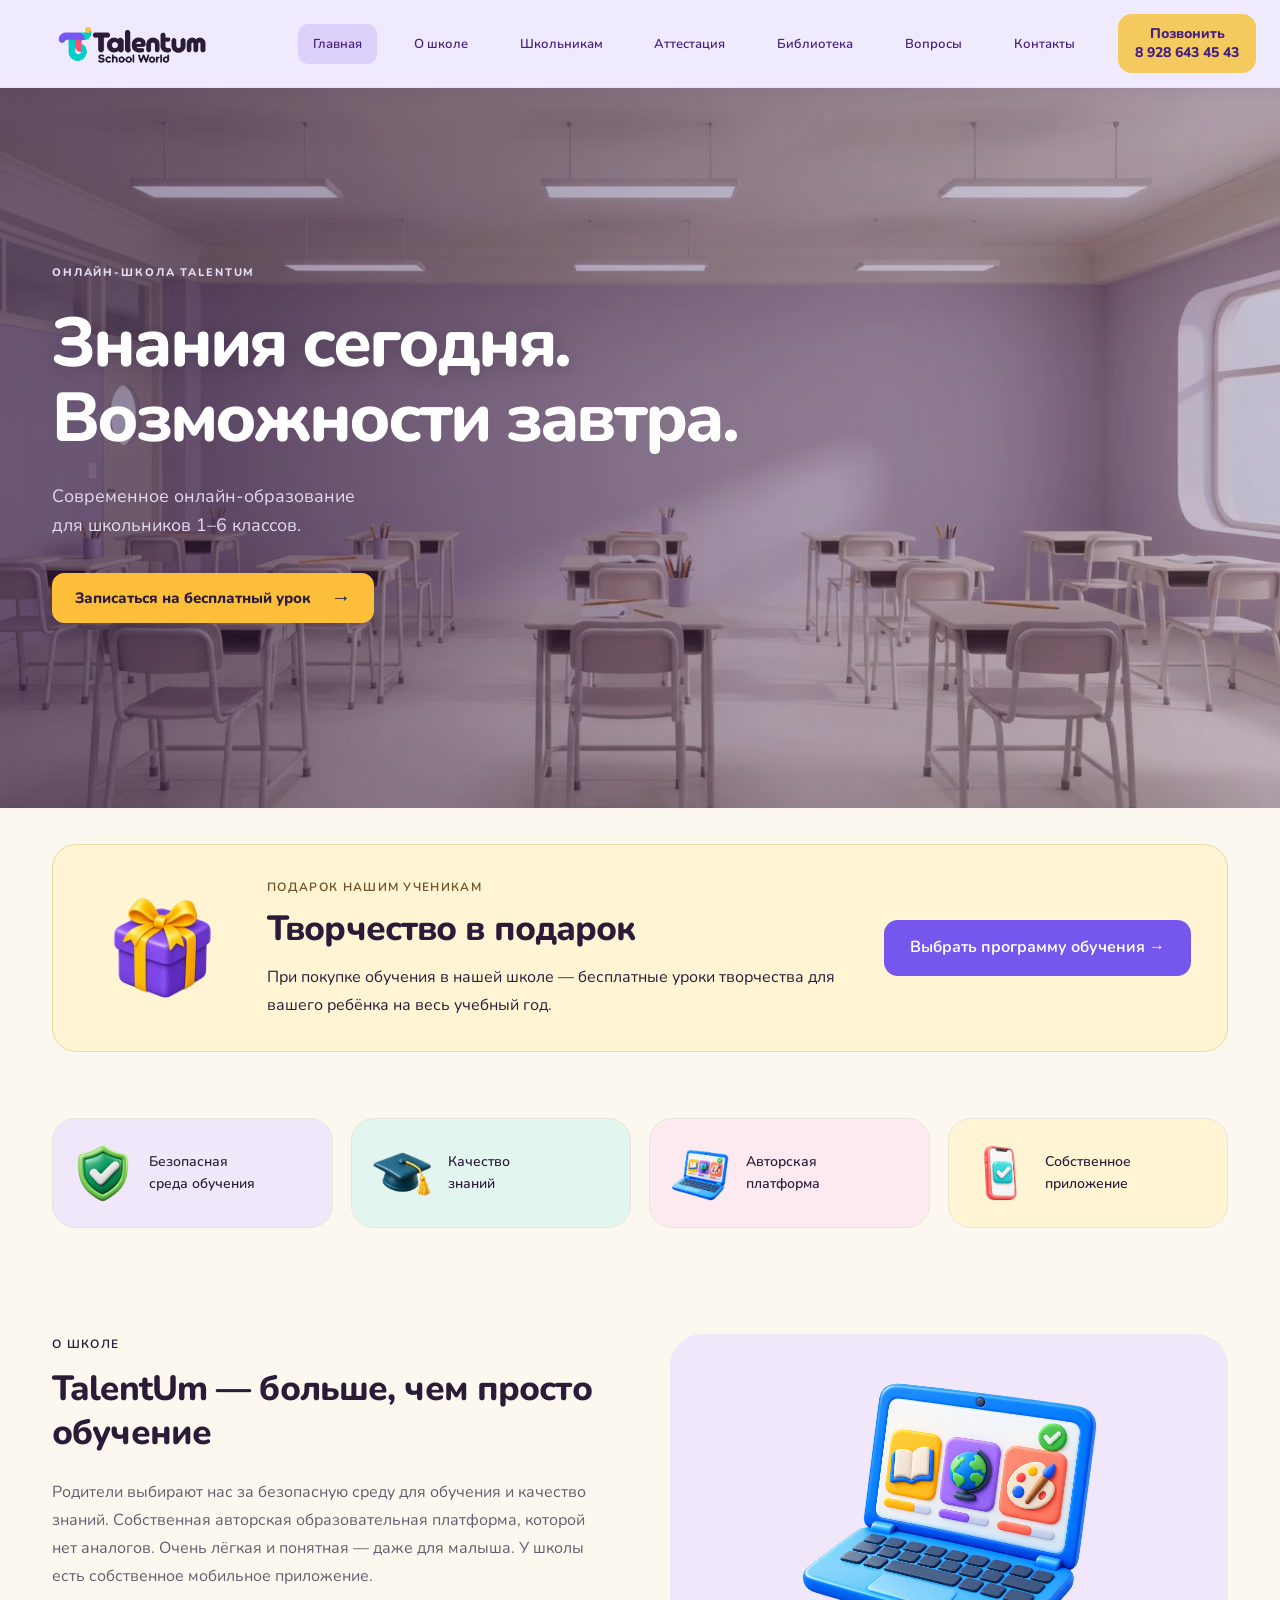
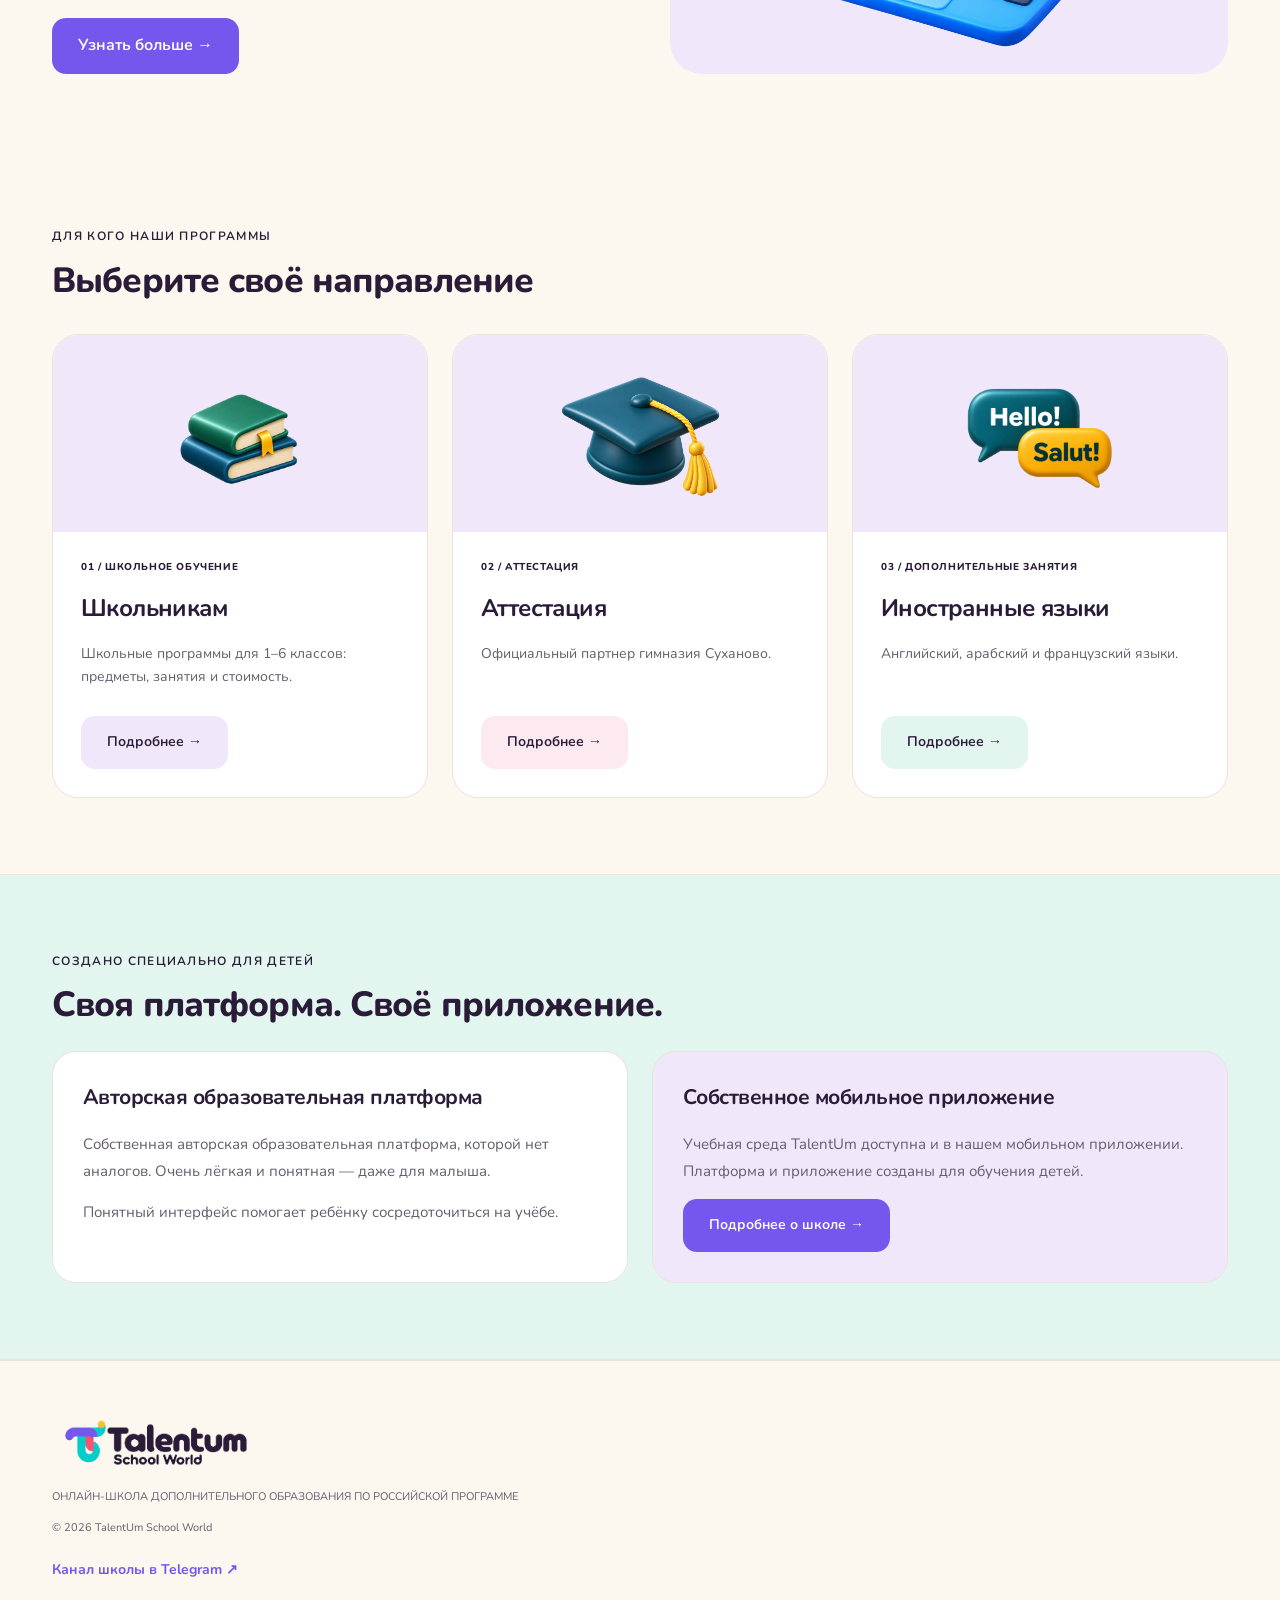
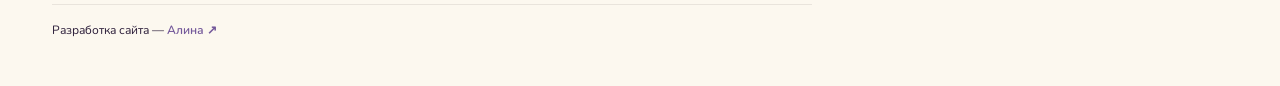
==== commit 92240f91: "Add Alina developer credit with Telegram link to page footers" ====
--- a/index.html
+++ b/index.html
@@ -1,6 +1,6 @@
 <!DOCTYPE html>
 
-<html lang="ru"><head><meta charset="utf-8"/><meta content="width=device-width,initial-scale=1,viewport-fit=cover" name="viewport"/><title>Главная — TalentUm</title><link href="style.css?v=partner-visible-27" rel="stylesheet"/></head><body class="home-page"><header class="header"><div class="wrap" style="display:flex;align-items:center;width:100%"><a aria-label="TalentUm School World — главная" class="logo" href="index.html"><img alt="TalentUm School World" height="724" src="logo.png" width="2172"/></a><input class="mobile-toggle" id="menu" type="checkbox"/><button aria-controls="primary-navigation" aria-expanded="false" aria-label="Открыть меню" class="burger" type="button"><svg width="24" height="24" viewBox="0 0 24 24" fill="none" aria-hidden="true"><path d="M4 7h16M4 12h16M4 17h16" stroke="currentColor" stroke-width="1.7" stroke-linecap="round"/></svg></button><nav aria-label="Основная навигация" class="nav" id="primary-navigation"><a class="active" href="index.html">Главная</a><a class="" href="o-shkole.html">О школе</a><a class="" href="shkolniki.html">Школьникам</a><a class="" href="attestaciya.html">Аттестация</a><a class="" href="biblioteka.html">Библиотека</a><a class="" href="voprosy.html">Вопросы</a><a class="" href="kontakty.html">Контакты</a><a class="mobile-menu-phone" href="tel:+79286434543">Позвонить <span>8 928 643 45 43</span></a></nav><a class="header-booking" href="tel:+79286434543" aria-label="Позвонить в школу: 8 928 643 45 43">Позвонить<br/>8 928 643 45 43</a></div></header><section class="hero hero-premium" aria-labelledby="hero-title"><video class="hero-school-video" data-desktop-src="hero-background.mp4" data-mobile-src="hero-background-mobile.mp4" autoplay muted loop playsinline preload="metadata" poster="hero-background.jpg" aria-hidden="true" tabindex="-1"></video><div class="wrap hero-grid"><div class="hero-copy"><p class="hero-eyebrow">ОНЛАЙН-ШКОЛА TALENTUM</p><h1 id="hero-title">Знания сегодня.<br/><span>Возможности завтра.</span></h1><p class="hero-subtitle">Современное онлайн-образование<br class="hero-desktop-break"/> для школьников 1–6 классов.</p><div class="hero-actions"><a class="btn lesson-cta" href="kontakty.html">Записаться на бесплатный урок <span aria-hidden="true">→</span></a></div></div></div></section>
+<html lang="ru"><head><meta charset="utf-8"/><meta content="width=device-width,initial-scale=1,viewport-fit=cover" name="viewport"/><title>Главная — TalentUm</title><link href="style.css?v=alina-credit-28" rel="stylesheet"/></head><body class="home-page"><header class="header"><div class="wrap" style="display:flex;align-items:center;width:100%"><a aria-label="TalentUm School World — главная" class="logo" href="index.html"><img alt="TalentUm School World" height="724" src="logo.png" width="2172"/></a><input class="mobile-toggle" id="menu" type="checkbox"/><button aria-controls="primary-navigation" aria-expanded="false" aria-label="Открыть меню" class="burger" type="button"><svg width="24" height="24" viewBox="0 0 24 24" fill="none" aria-hidden="true"><path d="M4 7h16M4 12h16M4 17h16" stroke="currentColor" stroke-width="1.7" stroke-linecap="round"/></svg></button><nav aria-label="Основная навигация" class="nav" id="primary-navigation"><a class="active" href="index.html">Главная</a><a class="" href="o-shkole.html">О школе</a><a class="" href="shkolniki.html">Школьникам</a><a class="" href="attestaciya.html">Аттестация</a><a class="" href="biblioteka.html">Библиотека</a><a class="" href="voprosy.html">Вопросы</a><a class="" href="kontakty.html">Контакты</a><a class="mobile-menu-phone" href="tel:+79286434543">Позвонить <span>8 928 643 45 43</span></a></nav><a class="header-booking" href="tel:+79286434543" aria-label="Позвонить в школу: 8 928 643 45 43">Позвонить<br/>8 928 643 45 43</a></div></header><section class="hero hero-premium" aria-labelledby="hero-title"><video class="hero-school-video" data-desktop-src="hero-background.mp4" data-mobile-src="hero-background-mobile.mp4" autoplay muted loop playsinline preload="metadata" poster="hero-background.jpg" aria-hidden="true" tabindex="-1"></video><div class="wrap hero-grid"><div class="hero-copy"><p class="hero-eyebrow">ОНЛАЙН-ШКОЛА TALENTUM</p><h1 id="hero-title">Знания сегодня.<br/><span>Возможности завтра.</span></h1><p class="hero-subtitle">Современное онлайн-образование<br class="hero-desktop-break"/> для школьников 1–6 классов.</p><div class="hero-actions"><a class="btn lesson-cta" href="kontakty.html">Записаться на бесплатный урок <span aria-hidden="true">→</span></a></div></div></div></section>
 <section class="section school-bonus"><div class="wrap"><div class="bonus-card"><img class="bonus-art" src="gift-art.png" alt="Фиолетовый подарок с золотым бантом" width="1312" height="1199" loading="lazy"/><div><div class="eyebrow">Подарок нашим ученикам</div><h2>Творчество в подарок</h2><p>При покупке обучения в нашей школе — бесплатные уроки творчества для вашего ребёнка на весь учебный год.</p></div><a class="btn" href="shkolniki.html">Выбрать программу обучения →</a></div></div></section><div class="wrap"><div class="features"><div class="feature" data-accent="0"><span aria-hidden="true" class="ico"><img alt="" height="1280" src="icon-shield.png" width="1280"/></span><span class="feature-label">Безопасная<br/>среда обучения</span></div><div class="feature" data-accent="1"><span aria-hidden="true" class="ico"><img alt="" height="1280" src="icon-cap.png" width="1280"/></span><span class="feature-label">Качество<br/>знаний</span></div><div class="feature" data-accent="2"><span aria-hidden="true" class="ico"><img alt="" height="1280" src="icon-laptop.png" width="1280"/></span><span class="feature-label">Авторская<br/>платформа</span></div><div class="feature" data-accent="3"><span aria-hidden="true" class="ico"><img alt="" height="1280" src="icon-phone.png" width="1280"/></span><span class="feature-label">Собственное<br/>приложение</span></div></div></div>
 <section class="section"><div class="wrap about"><div><div class="eyebrow">О школе</div><h2>TalentUm — больше, чем просто обучение</h2><p>Родители выбирают нас за безопасную среду для обучения и качество знаний. Собственная авторская образовательная платформа, которой нет аналогов. Очень лёгкая и понятная — даже для малыша. У школы есть собственное мобильное приложение.</p><a class="btn" href="o-shkole.html">Узнать больше →</a></div><img alt="Собственная образовательная платформа и мобильное приложение" height="1280" src="icon-laptop.png" width="1280"/></div></section>
-<section class="section"><div class="wrap"><div class="eyebrow">Для кого наши программы</div><h2>Выберите своё направление</h2><div class="cards"><a class="card" href="shkolniki.html"><div class="card-media"><img alt="Книги и школьные знания" loading="lazy" src="card-school.png" width="1448" height="1086" style="object-fit:contain;padding:12px;transform:none"/></div><div class="body"><span class="card-category">01 / Школьное обучение</span><h3>Школьникам</h3><p class="mini">Школьные программы для 1–6 классов: предметы, занятия и стоимость.</p><span class="btn">Подробнее →</span></div></a><a class="card" href="attestaciya.html"><div class="card-media"><img alt="Аттестация" loading="lazy" src="icon-cap.png"/></div><div class="body"><span class="card-category">02 / Аттестация</span><h3>Аттестация</h3><p class="mini">Официальный партнер гимназия Суханово.</p><span class="btn">Подробнее →</span></div></a><a class="card" href="shkolniki.html#languages"><div class="card-media"><img alt="Изучение иностранных языков" loading="lazy" src="card-languages.png" width="1536" height="1024" style="object-fit:contain;padding:12px;transform:none"/></div><div class="body"><span class="card-category">03 / Дополнительные занятия</span><h3>Иностранные языки</h3><p class="mini">Английский, арабский и французский языки.</p><span class="btn">Подробнее →</span></div></a></div></div></section><section class="section school-details"><div class="wrap"><div class="eyebrow">Создано специально для детей</div><h2>Своя платформа. Своё приложение.</h2><div class="grid2"><div class="info"><h3>Авторская образовательная платформа</h3><p>Собственная авторская образовательная платформа, которой нет аналогов. Очень лёгкая и понятная — даже для малыша.</p><p>Понятный интерфейс помогает ребёнку сосредоточиться на учёбе.</p></div><div class="info"><h3>Собственное мобильное приложение</h3><p>Учебная среда TalentUm доступна и в нашем мобильном приложении. Платформа и приложение созданы для обучения детей.</p><a class="btn" href="o-shkole.html">Подробнее о школе →</a></div></div></div></section><footer class="footer"><div class="wrap"><div class="logo"><img alt="TalentUm School World" height="724" src="logo.png" width="2172"/></div><p>ОНЛАЙН-ШКОЛА ДОПОЛНИТЕЛЬНОГО ОБРАЗОВАНИЯ ПО РОССИЙСКОЙ ПРОГРАММЕ</p><p>© 2026 TalentUm School World</p><a class="channel-link" href="https://t.me/schoolworldUmmSara" rel="noopener noreferrer" target="_blank">Канал школы в Telegram ↗</a></div></footer><script src="menu.js?v=hero-18"></script><script src="hero-video.js?v=restore-22"></script><script src="partner-banner.js?v=hero-18"></script><script src="scroll-reveal.js?v=3"></script></body></html>+<section class="section"><div class="wrap"><div class="eyebrow">Для кого наши программы</div><h2>Выберите своё направление</h2><div class="cards"><a class="card" href="shkolniki.html"><div class="card-media"><img alt="Книги и школьные знания" loading="lazy" src="card-school.png" width="1448" height="1086" style="object-fit:contain;padding:12px;transform:none"/></div><div class="body"><span class="card-category">01 / Школьное обучение</span><h3>Школьникам</h3><p class="mini">Школьные программы для 1–6 классов: предметы, занятия и стоимость.</p><span class="btn">Подробнее →</span></div></a><a class="card" href="attestaciya.html"><div class="card-media"><img alt="Аттестация" loading="lazy" src="icon-cap.png"/></div><div class="body"><span class="card-category">02 / Аттестация</span><h3>Аттестация</h3><p class="mini">Официальный партнер гимназия Суханово.</p><span class="btn">Подробнее →</span></div></a><a class="card" href="shkolniki.html#languages"><div class="card-media"><img alt="Изучение иностранных языков" loading="lazy" src="card-languages.png" width="1536" height="1024" style="object-fit:contain;padding:12px;transform:none"/></div><div class="body"><span class="card-category">03 / Дополнительные занятия</span><h3>Иностранные языки</h3><p class="mini">Английский, арабский и французский языки.</p><span class="btn">Подробнее →</span></div></a></div></div></section><section class="section school-details"><div class="wrap"><div class="eyebrow">Создано специально для детей</div><h2>Своя платформа. Своё приложение.</h2><div class="grid2"><div class="info"><h3>Авторская образовательная платформа</h3><p>Собственная авторская образовательная платформа, которой нет аналогов. Очень лёгкая и понятная — даже для малыша.</p><p>Понятный интерфейс помогает ребёнку сосредоточиться на учёбе.</p></div><div class="info"><h3>Собственное мобильное приложение</h3><p>Учебная среда TalentUm доступна и в нашем мобильном приложении. Платформа и приложение созданы для обучения детей.</p><a class="btn" href="o-shkole.html">Подробнее о школе →</a></div></div></div></section><footer class="footer"><div class="wrap"><div class="logo"><img alt="TalentUm School World" height="724" src="logo.png" width="2172"/></div><p>ОНЛАЙН-ШКОЛА ДОПОЛНИТЕЛЬНОГО ОБРАЗОВАНИЯ ПО РОССИЙСКОЙ ПРОГРАММЕ</p><p>© 2026 TalentUm School World</p><a class="channel-link" href="https://t.me/schoolworldUmmSara" rel="noopener noreferrer" target="_blank">Канал школы в Telegram ↗</a><p class="developer-credit">Разработка сайта — <a href="https://t.me/malinka_vo" target="_blank" rel="noopener noreferrer">Алина ↗</a></p></div></footer><script src="menu.js?v=hero-18"></script><script src="hero-video.js?v=restore-22"></script><script src="partner-banner.js?v=hero-18"></script><script src="scroll-reveal.js?v=3"></script></body></html>
--- a/style.css
+++ b/style.css
@@ -339,3 +339,9 @@
 @keyframes partner-badge-enter{from{opacity:0;translate:18px 0}to{opacity:1;translate:0 0}}
 @media(max-width:550px){.partner-banner{right:max(24px,env(safe-area-inset-right));bottom:calc(76px + env(safe-area-inset-bottom));width:128px}.partner-banner-open{width:128px;height:128px;padding:16px 12px;gap:5px}.partner-banner-open span{font-size:12px}.partner-banner-open strong{font-size:26px}}
 @media(prefers-reduced-motion:reduce){.partner-banner{animation:none}}
+
+/* Subtle developer attribution at the foot of each page. */
+.footer .developer-credit{margin:24px 0 0;padding-top:16px;border-top:1px solid var(--line);font-size:12px;line-height:1.6;color:#756A82}
+.footer .developer-credit a{color:#73589A;font-weight:600;transition:color .25s}
+.footer .developer-credit a:hover,.footer .developer-credit a:focus-visible{color:#6635C5;text-decoration:underline;text-underline-offset:3px}
+@media(prefers-reduced-motion:reduce){.footer .developer-credit a{transition:none}}
